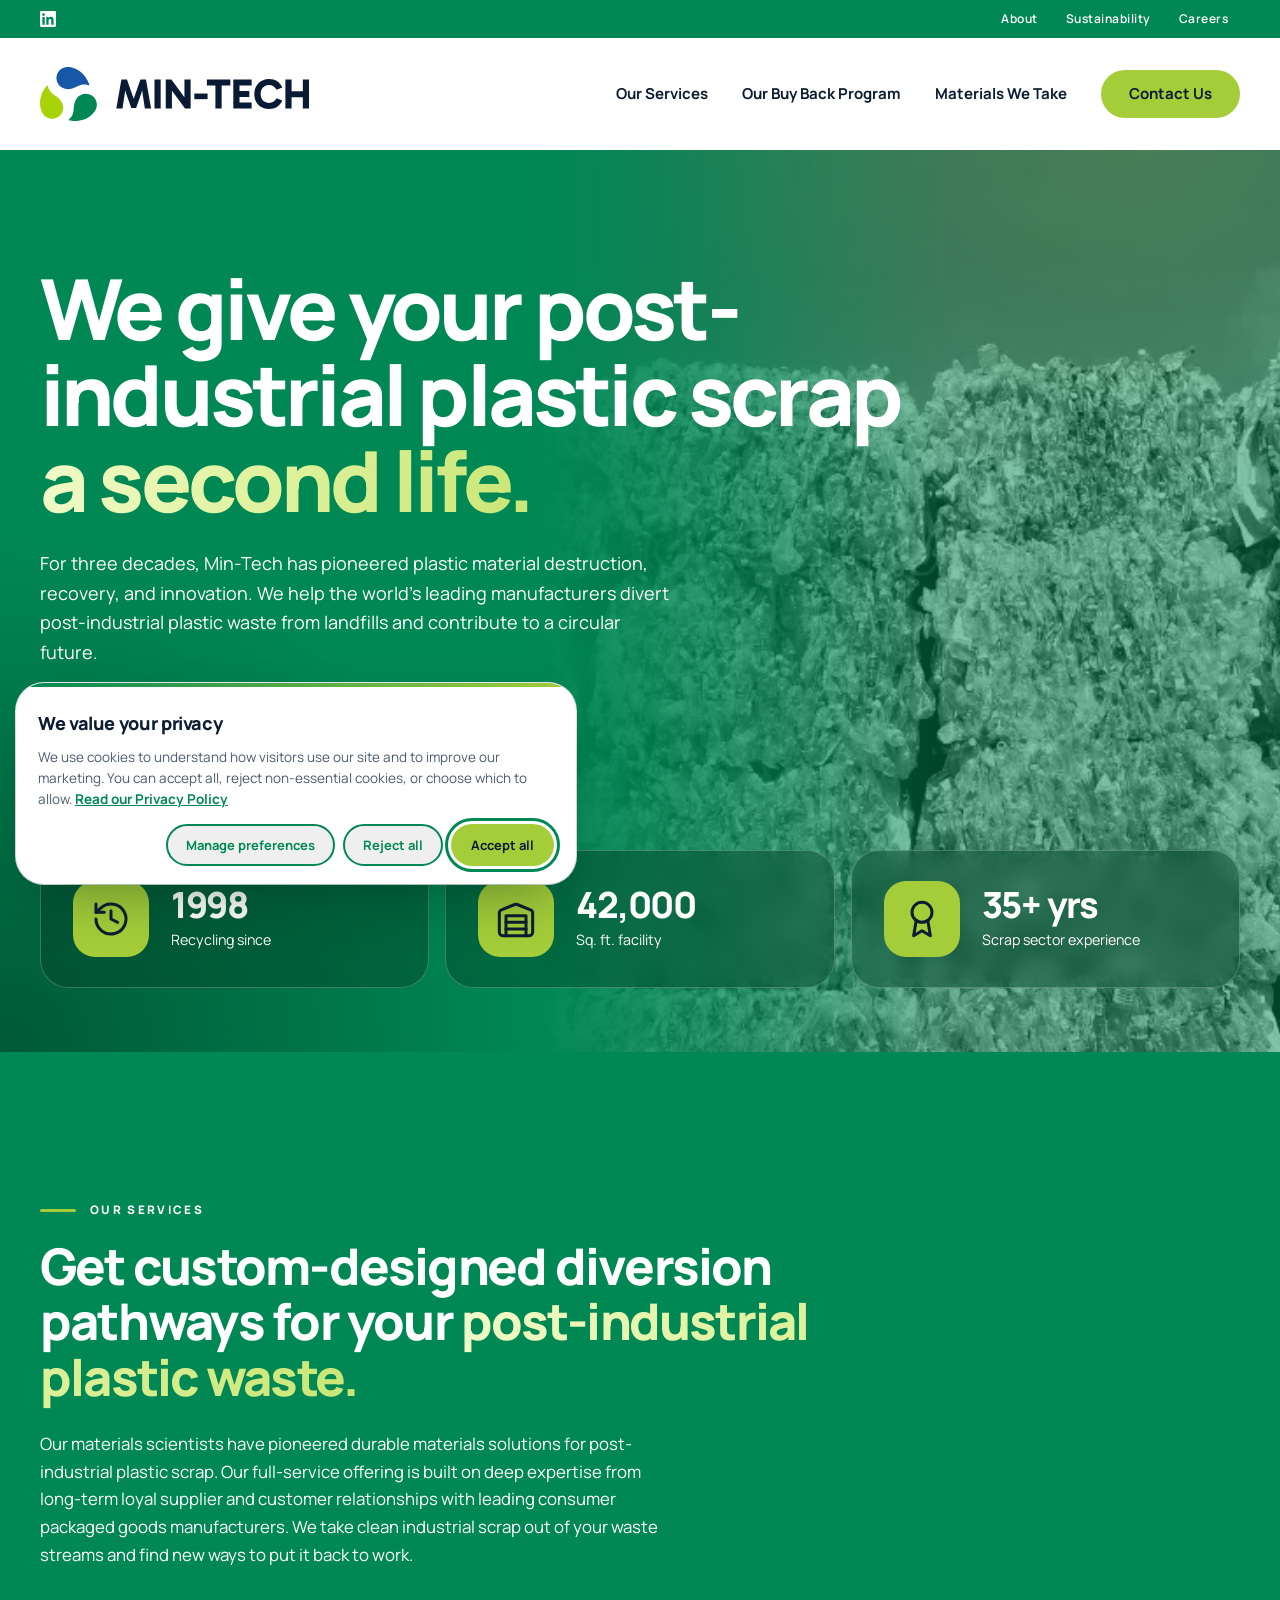
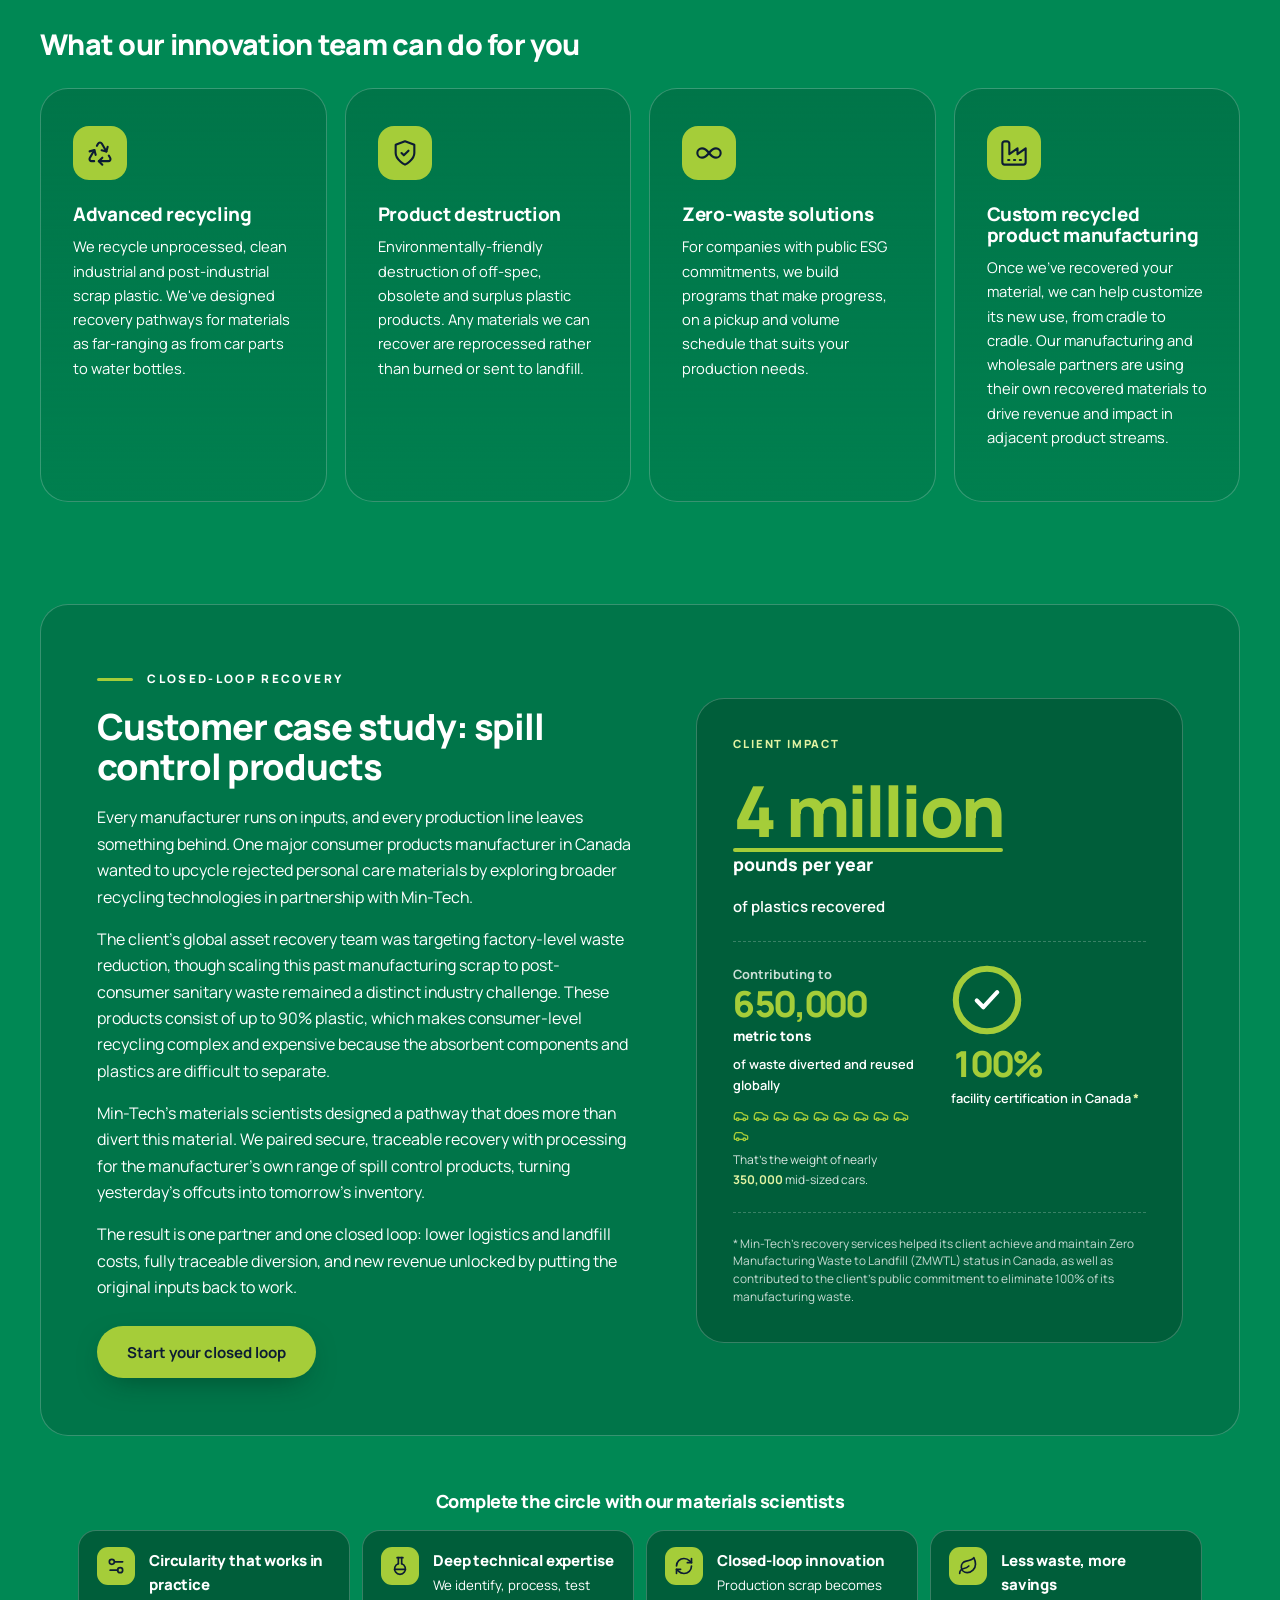
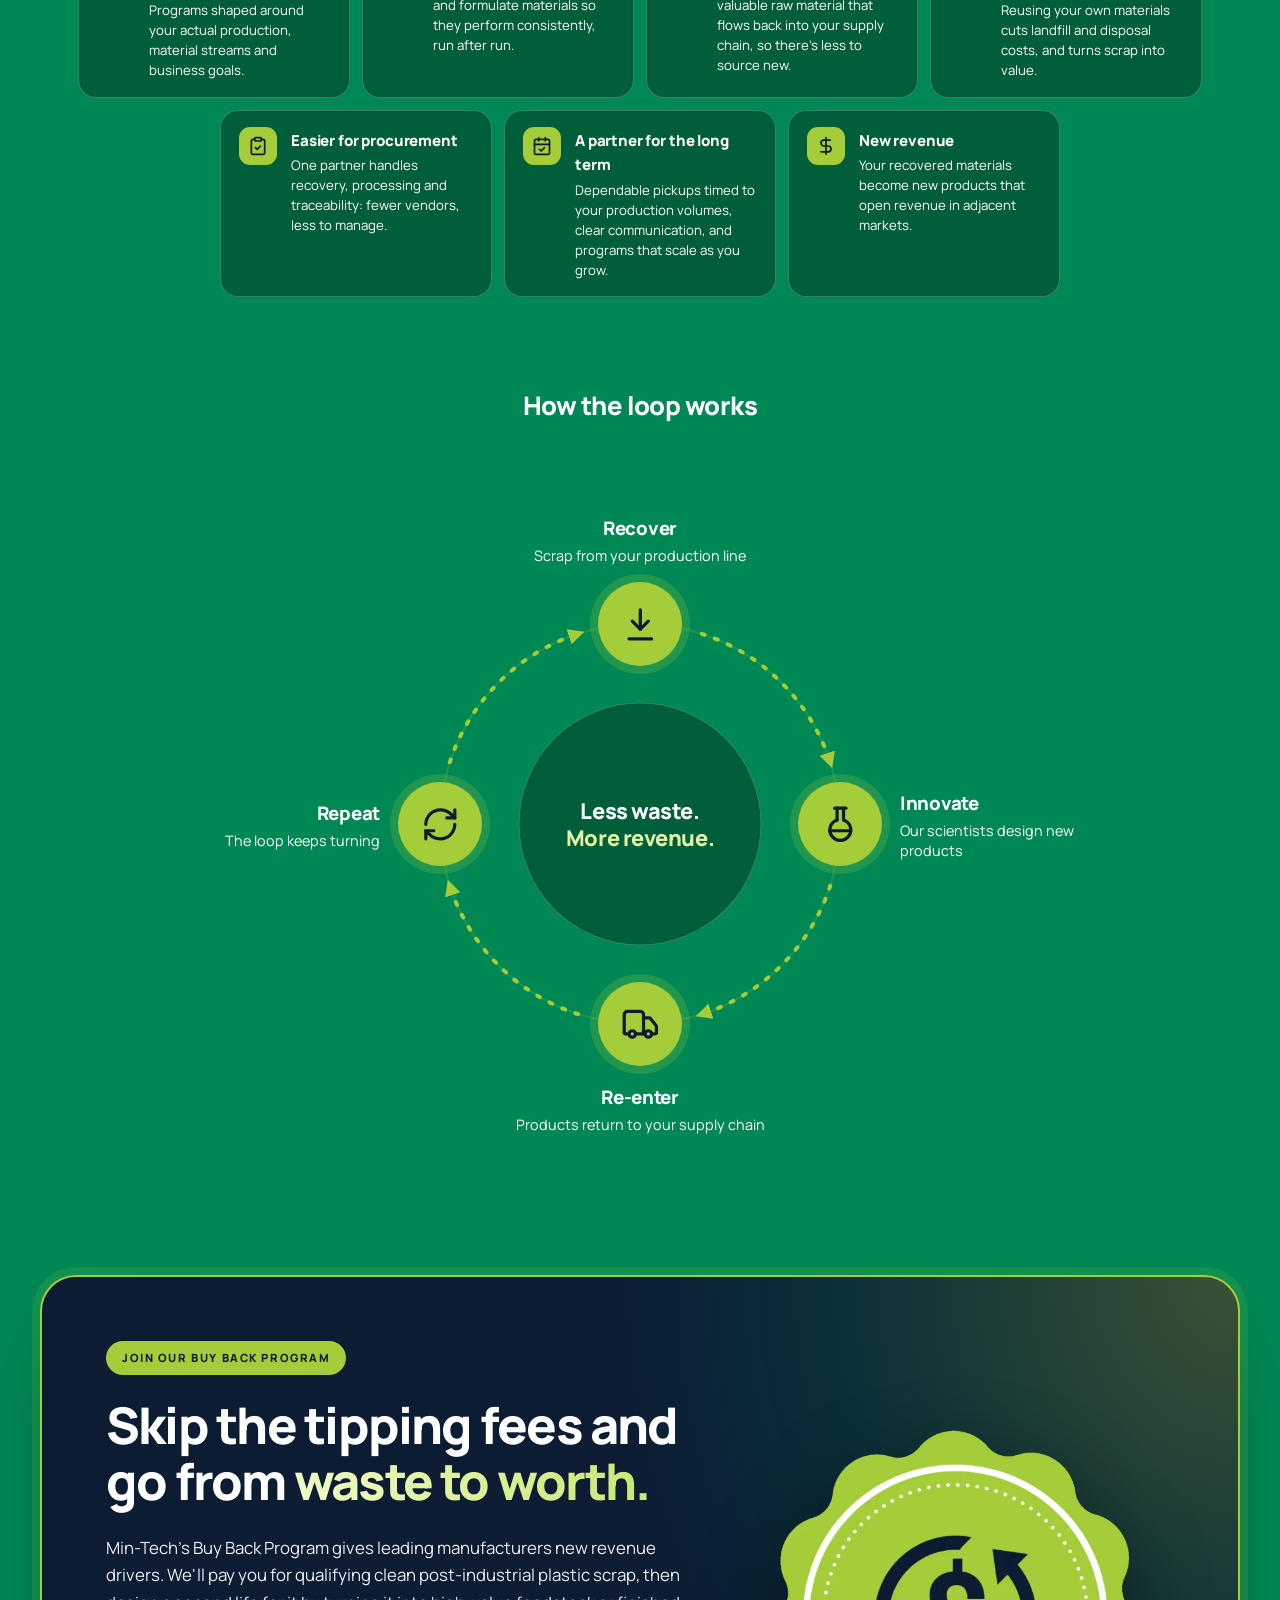
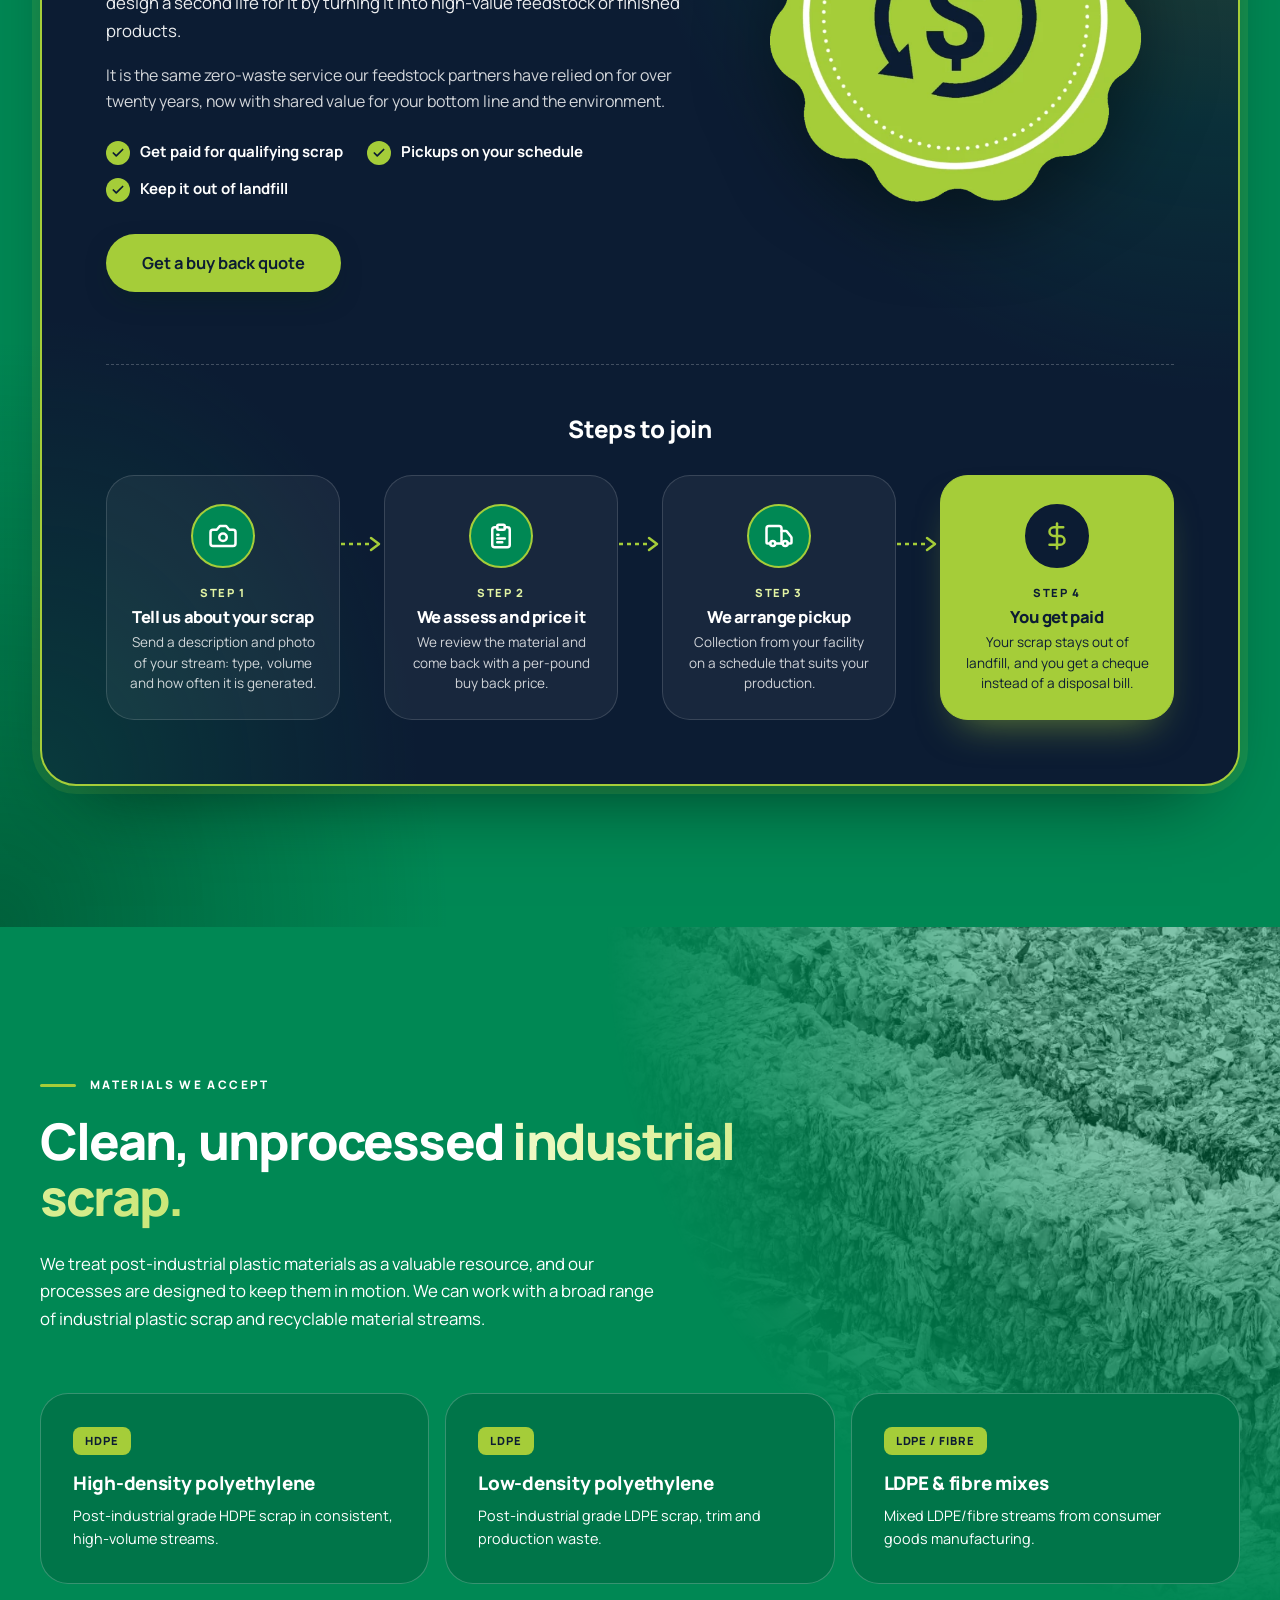
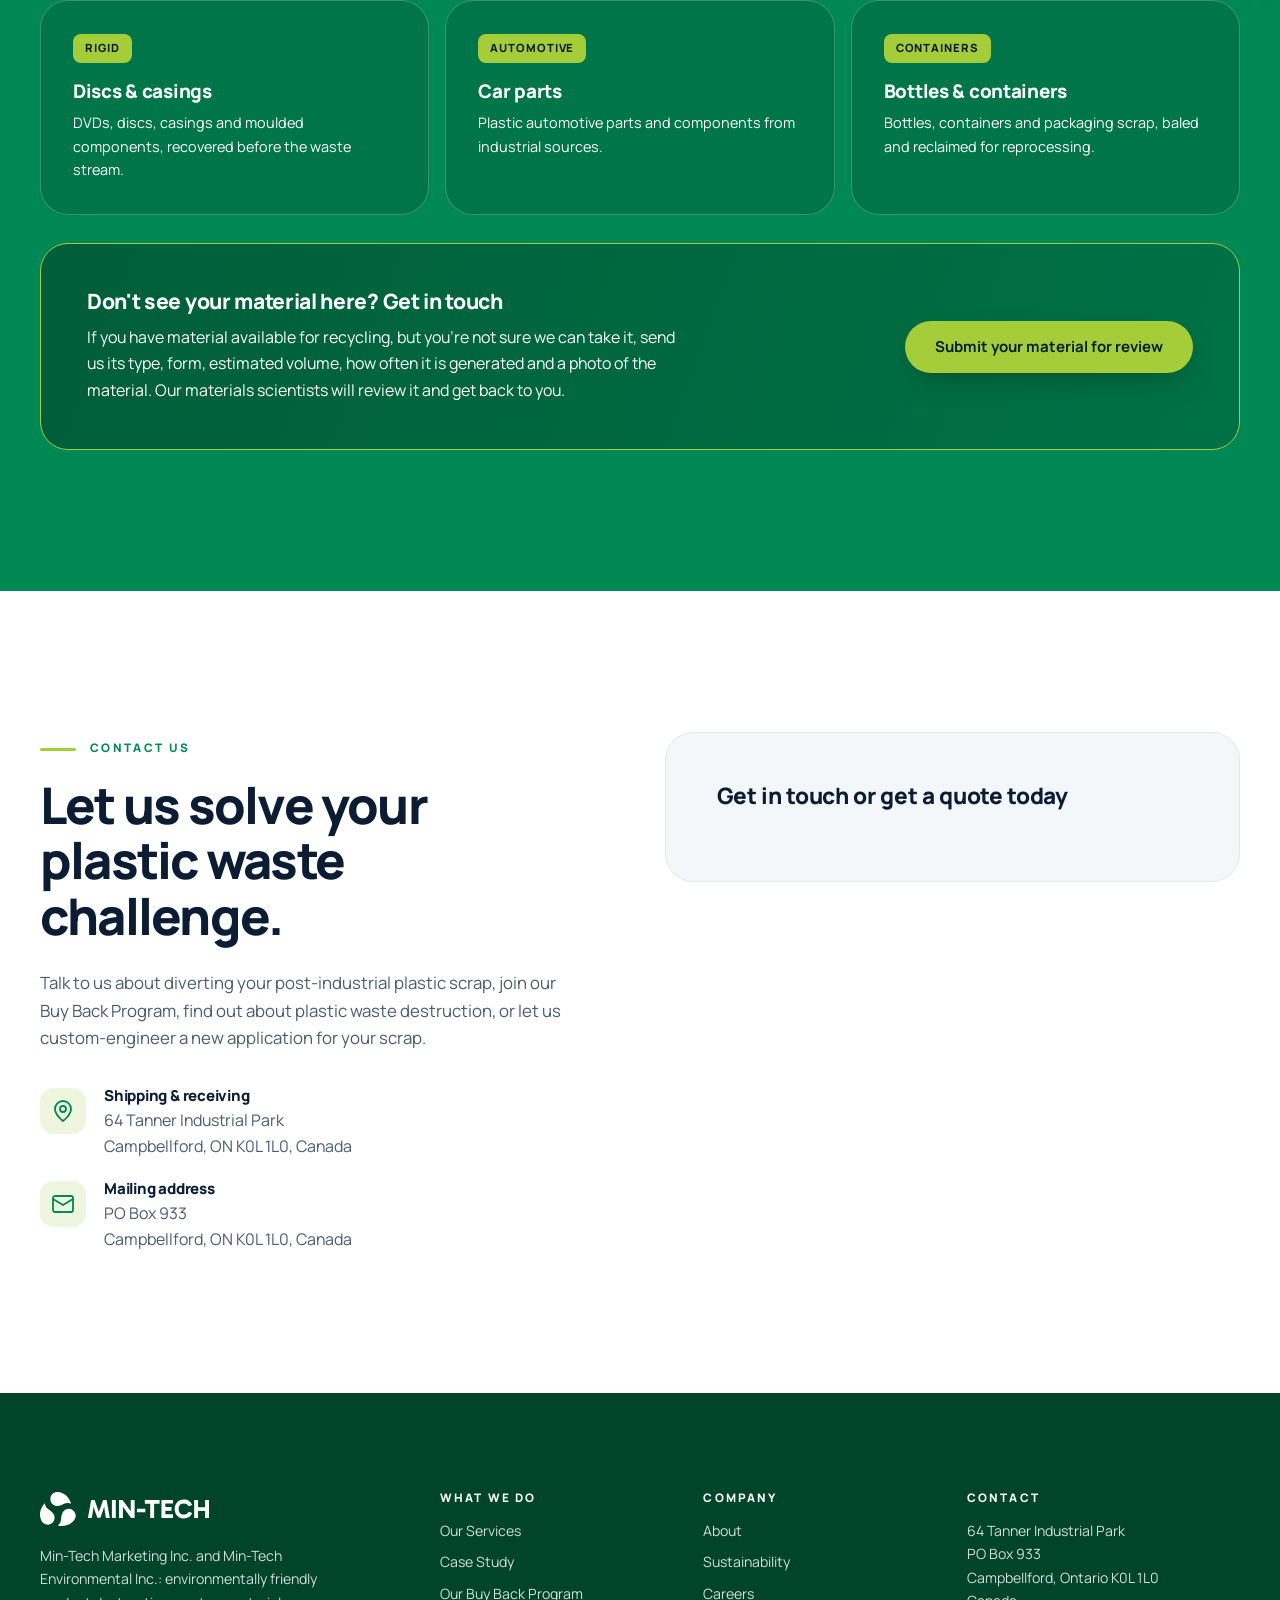
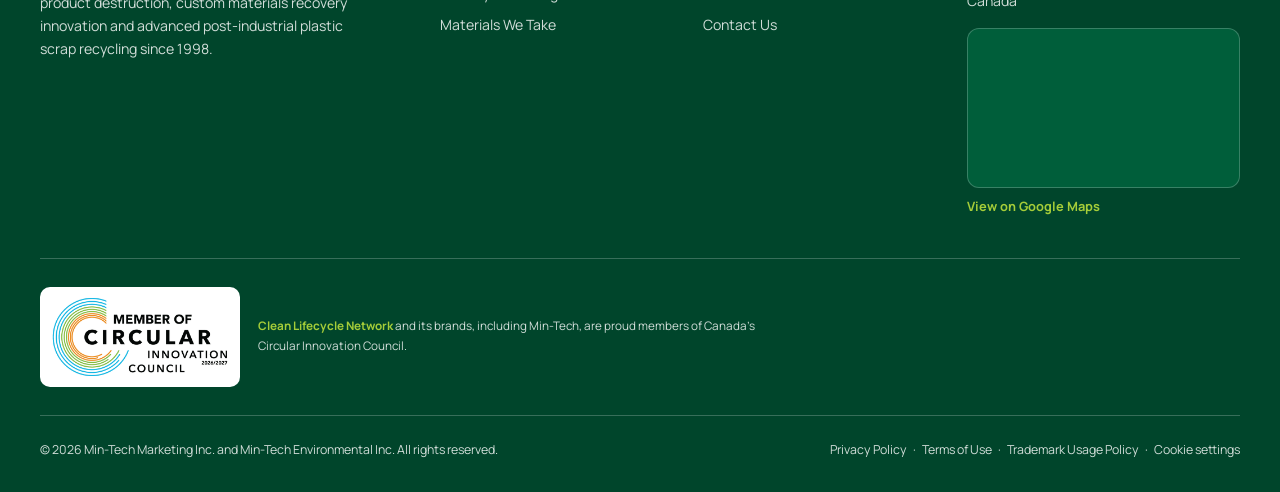
==== index.html @ 37ffe0da "Impact box: updated footnote wording Co-Authored-By: Claude Opus 5.5 <noreply@anthropic.com>" ====
<!DOCTYPE html>
<html lang="en">
<head>
<meta charset="utf-8">
<meta name="viewport" content="width=device-width, initial-scale=1">
<title>Min-Tech | Post-Industrial Plastic Recycling &amp; Buy Back Program</title>
<meta name="description" content="Min-Tech diverts post-industrial plastic scrap from landfill with advanced recycling, product destruction, custom materials recovery and a Buy Back Program.">
<link rel="canonical" href="https://www.min-tech.ca/">
<meta name="theme-color" content="#008854">
<meta property="og:type" content="website">
<meta property="og:site_name" content="Min-Tech">
<meta property="og:locale" content="en_CA">
<meta property="og:title" content="Min-Tech | Post-Industrial Plastic Recycling &amp; Buy Back Program">
<meta property="og:description" content="Min-Tech diverts post-industrial plastic scrap from landfill with advanced recycling, product destruction, custom materials recovery and a Buy Back Program.">
<meta property="og:url" content="https://www.min-tech.ca/">
<meta property="og:image" content="https://www.min-tech.ca/assets/img/og-image.jpg">
<meta property="og:image:width" content="1200">
<meta property="og:image:height" content="630">
<meta property="og:image:alt" content="Min-Tech: we give your post-industrial plastic scrap a second life.">
<meta name="twitter:card" content="summary_large_image">
<meta name="twitter:title" content="Min-Tech | Post-Industrial Plastic Recycling &amp; Buy Back Program">
<meta name="twitter:description" content="Min-Tech diverts post-industrial plastic scrap from landfill with advanced recycling, product destruction, custom materials recovery and a Buy Back Program.">
<meta name="twitter:image" content="https://www.min-tech.ca/assets/img/og-image.jpg">
<meta name="twitter:image:alt" content="Min-Tech: we give your post-industrial plastic scrap a second life.">
<script type="application/ld+json">
{
  "@context": "https://schema.org",
  "@graph": [
    {
      "@type": [
        "Organization",
        "LocalBusiness"
      ],
      "@id": "https://www.min-tech.ca/#organization",
      "name": "Min-Tech",
      "legalName": "Min-Tech Marketing Inc.",
      "alternateName": [
        "Min-Tech Marketing Inc.",
        "Min-Tech Environmental Inc."
      ],
      "url": "https://www.min-tech.ca/",
      "logo": "https://www.min-tech.ca/assets/img/icon-512.png",
      "image": "https://www.min-tech.ca/assets/img/og-image.jpg",
      "description": "Post-industrial plastic materials recovery and advanced recycling: diversion pathway design, product destruction, custom materials recovery and a Buy Back Program for manufacturers.",
      "foundingDate": "1998",
      "founder": {
        "@type": "Person",
        "name": "Dale McLellan"
      },
      "address": {
        "@type": "PostalAddress",
        "streetAddress": "64 Tanner Industrial Park",
        "addressLocality": "Campbellford",
        "addressRegion": "ON",
        "postalCode": "K0L 1L0",
        "addressCountry": "CA"
      },
      "geo": {
        "@type": "GeoCoordinates",
        "latitude": 44.3025667,
        "longitude": -77.8213663
      },
      "areaServed": "North America",
      "sameAs": [
        "https://maps.app.goo.gl/rVKnXMCXPVEDpiKJ8",
        "https://ca.indeed.com/cmp/Min-Tech",
        "https://linkedin.com/company/min-techmaterialsrecovery"
      ],
      "parentOrganization": {
        "@type": "Organization",
        "name": "CLN Global Inc.",
        "alternateName": "Clean Lifecycle Network",
        "url": "https://www.clnenv.com"
      }
    },
    {
      "@type": "WebSite",
      "@id": "https://www.min-tech.ca/#website",
      "url": "https://www.min-tech.ca/",
      "name": "Min-Tech",
      "inLanguage": "en-CA",
      "publisher": {
        "@id": "https://www.min-tech.ca/#organization"
      }
    }
  ]
}
</script>
<link rel="preconnect" href="https://fonts.googleapis.com">
<link rel="preconnect" href="https://fonts.gstatic.com" crossorigin>
<link href="https://fonts.googleapis.com/css2?family=Manrope:wght@400;500;600;700;800&display=swap" rel="stylesheet">
<link rel="stylesheet" href="assets/css/styles.css?v=24">
<link rel="icon" href="assets/img/favicon.svg" type="image/svg+xml">
<link rel="icon" href="assets/img/favicon-32.png" sizes="32x32" type="image/png">
<link rel="apple-touch-icon" href="assets/img/apple-touch-icon.png">
<!-- Cookie consent: must load before the Google tag. Clarity and HubSpot tracking load from here after opt-in. -->
<script src="assets/js/consent.js?v=4"></script>
<!-- Google tag (gtag.js) -->
<script async src="https://www.googletagmanager.com/gtag/js?id=G-H6K106D1BN"></script>
<script>
  window.dataLayer = window.dataLayer || [];
  function gtag(){dataLayer.push(arguments);}
  gtag('js', new Date());

  gtag('config', 'G-H6K106D1BN');
</script>
</head>
<body>

<a class="skip-link" href="#main">Skip to main content</a>

<!-- ================= HEADER ================= -->
<header class="site-header">
  <div class="topbar">
    <div class="wrap topbar__inner">
      <a class="topbar__social" href="https://linkedin.com/company/min-techmaterialsrecovery" target="_blank" rel="noopener" aria-label="Min-Tech on LinkedIn (opens in a new window)"><svg viewBox="0 0 24 24" aria-hidden="true"><path fill="currentColor" d="M20.447 20.452h-3.554v-5.569c0-1.328-.027-3.037-1.852-3.037-1.853 0-2.136 1.445-2.136 2.939v5.667H9.351V9h3.414v1.561h.046c.477-.9 1.637-1.85 3.37-1.85 3.601 0 4.267 2.37 4.267 5.455v6.286zM5.337 7.433a2.062 2.062 0 1 1 0-4.125 2.062 2.062 0 0 1 0 4.125zM7.119 20.452H3.555V9h3.564v11.452zM22.225 0H1.771C.792 0 0 .774 0 1.729v20.542C0 23.227.792 24 1.771 24h20.451C23.2 24 24 23.227 24 22.271V1.729C24 .774 23.2 0 22.222 0h.003z"/></svg></a>
      <nav class="topbar__nav" aria-label="Company">
        <ul>
          <li><a href="about.html">About</a></li>
          <li><a href="about.html#sustainability">Sustainability</a></li>
          <li><a href="about.html#careers">Careers</a></li>
        </ul>
      </nav>
    </div>
  </div>

  <div class="mainbar">
    <div class="wrap mainbar__inner">
      <a class="brand" href="index.html#home" aria-label="Min-Tech — home"><img src="assets/img/logo.svg" alt="Min-Tech" width="270" height="54"></a>

      <button class="nav__toggle" type="button" aria-expanded="false" aria-controls="site-nav" aria-label="Toggle navigation menu">
        <svg class="icon-open" viewBox="0 0 24 24" fill="none" stroke="currentColor" stroke-width="2" stroke-linecap="round" aria-hidden="true"><path d="M3 6h18M3 12h18M3 18h18"/></svg>
        <svg class="icon-close" viewBox="0 0 24 24" fill="none" stroke="currentColor" stroke-width="2" stroke-linecap="round" aria-hidden="true"><path d="M6 6l12 12M18 6L6 18"/></svg>
      </button>

      <nav class="site-nav" id="site-nav" aria-label="Main">
        <ul class="nav__list">
          <li><a href="#services">Our Services</a></li>
          <li><a href="#buy-back">Our Buy Back Program</a></li>
          <li><a href="#materials">Materials We Take</a></li>
        </ul>
        <ul class="nav__list nav__list--company">
          <li><a href="about.html">About</a></li>
          <li><a href="about.html#sustainability">Sustainability</a></li>
          <li><a href="about.html#careers">Careers</a></li>
        </ul>
        <a class="nav__social" href="https://linkedin.com/company/min-techmaterialsrecovery" target="_blank" rel="noopener"><svg viewBox="0 0 24 24" aria-hidden="true"><path fill="currentColor" d="M20.447 20.452h-3.554v-5.569c0-1.328-.027-3.037-1.852-3.037-1.853 0-2.136 1.445-2.136 2.939v5.667H9.351V9h3.414v1.561h.046c.477-.9 1.637-1.85 3.37-1.85 3.601 0 4.267 2.37 4.267 5.455v6.286zM5.337 7.433a2.062 2.062 0 1 1 0-4.125 2.062 2.062 0 0 1 0 4.125zM7.119 20.452H3.555V9h3.564v11.452zM22.225 0H1.771C.792 0 0 .774 0 1.729v20.542C0 23.227.792 24 1.771 24h20.451C23.2 24 24 23.227 24 22.271V1.729C24 .774 23.2 0 22.222 0h.003z"/></svg><span>Min-Tech on LinkedIn</span><span class="visually-hidden"> (opens in a new window)</span></a>
        <a class="btn btn--primary nav__cta" href="#contact">Contact Us</a>
      </nav>
    </div>
  </div>
</header>

<main id="main">

  <!-- ================= HERO ================= -->
  <section class="hero" id="home">
    <div class="hero__media" aria-hidden="true">
      <img src="assets/img/recycle-bales.webp" alt="" width="800" height="600">
    </div>
    <div class="wrap">
      <div class="hero__inner">
        <h1>We give your post-industrial plastic scrap <span class="grad">a second life.</span></h1>
        <p class="hero__sub">For three decades, Min-Tech has pioneered plastic material destruction, recovery, and innovation. We help the world's leading manufacturers divert post-industrial plastic waste from landfills and contribute to a circular future.</p>
        <div class="hero__actions">
          <a class="btn btn--primary" href="#services">See our Services</a>
          <a class="btn btn--ghost" href="#buy-back" data-topic="buyback">Join our Buy Back Program</a>
        </div>
      </div>

      <ul class="highlights">
        <li class="highlight">
          <span class="highlight__icon"><svg viewBox="0 0 24 24" fill="none" stroke="currentColor" stroke-width="1.8" stroke-linecap="round" stroke-linejoin="round" aria-hidden="true"><path d="M3 12a9 9 0 1 0 3-6.7L3 8"/><path d="M3 3v5h5"/><path d="M12 7v5l4 2"/></svg></span>
          <div><strong>1998</strong><span>Recycling since</span></div>
        </li>
        <li class="highlight">
          <span class="highlight__icon"><svg viewBox="0 0 24 24" fill="none" stroke="currentColor" stroke-width="1.8" stroke-linecap="round" stroke-linejoin="round" aria-hidden="true"><path d="M22 8.35V20a2 2 0 0 1-2 2H4a2 2 0 0 1-2-2V8.35A2 2 0 0 1 3.26 6.5l8-3.2a2 2 0 0 1 1.48 0l8 3.2A2 2 0 0 1 22 8.35Z"/><path d="M6 18h12M6 14h12"/><path d="M6 22V10h12v12"/></svg></span>
          <div><strong>42,000</strong><span>Sq. ft. facility</span></div>
        </li>
        <li class="highlight">
          <span class="highlight__icon"><svg viewBox="0 0 24 24" fill="none" stroke="currentColor" stroke-width="1.8" stroke-linecap="round" stroke-linejoin="round" aria-hidden="true"><circle cx="12" cy="8" r="6"/><path d="M15.477 12.89 17 22l-5-3-5 3 1.523-9.11"/></svg></span>
          <div><strong>35+ yrs</strong><span>Scrap sector experience</span></div>
        </li>
      </ul>
    </div>
  </section>

  <!-- ================= SERVICES ================= -->
  <section class="section" id="services">
    <div class="wrap">
      <div class="section-head">
        <span class="eyebrow">Our services</span>
        <h2>Get custom-designed diversion pathways for your <span class="grad">post-industrial plastic waste.</span></h2>
        <p class="lede">Our materials scientists have pioneered durable materials solutions for post-industrial plastic scrap. Our full-service offering is built on deep expertise from long-term loyal supplier and customer relationships with leading consumer packaged goods manufacturers. We take clean industrial scrap out of your waste streams and find new ways to put it back to work.</p>
      </div>

      <h3 class="subhead">What our innovation team can do for you</h3>
      <div class="service-grid">
        <article class="service">
          <div class="service__icon"><svg viewBox="0 0 24 24" fill="none" stroke="currentColor" stroke-width="1.8" stroke-linecap="round" stroke-linejoin="round" aria-hidden="true"><path d="M7 19H4.815a1.83 1.83 0 0 1-1.57-.881 1.785 1.785 0 0 1-.004-1.784L7.196 9.5"/><path d="M11 19h8.203a1.83 1.83 0 0 0 1.556-.89 1.784 1.784 0 0 0 0-1.775l-1.226-2.12"/><path d="m14 16-3 3 3 3"/><path d="M8.293 13.596 7.196 9.5 3.1 10.598"/><path d="m9.344 5.811 1.093-1.892A1.83 1.83 0 0 1 11.985 3a1.784 1.784 0 0 1 1.546.888l3.943 6.843"/><path d="m13.378 9.633 4.096 1.098 1.097-4.096"/></svg></div>
          <h3>Advanced recycling</h3>
          <p>We recycle unprocessed, clean industrial and post-industrial scrap plastic. We've designed recovery pathways for materials as far-ranging as from car parts to water bottles.</p>
        </article>

        <article class="service">
          <div class="service__icon"><svg viewBox="0 0 24 24" fill="none" stroke="currentColor" stroke-width="1.8" stroke-linecap="round" stroke-linejoin="round" aria-hidden="true"><path d="M12 22s8-4 8-10V5l-8-3-8 3v7c0 6 8 10 8 10z"/><path d="M9 12l2 2 4-4"/></svg></div>
          <h3>Product destruction</h3>
          <p>Environmentally-friendly destruction of off-spec, obsolete and surplus plastic products. Any materials we can recover are reprocessed rather than burned or sent to landfill.</p>
        </article>

        <article class="service">
          <div class="service__icon"><svg viewBox="0 0 24 24" fill="none" stroke="currentColor" stroke-width="1.8" stroke-linecap="round" stroke-linejoin="round" aria-hidden="true"><path d="M12 12c-2-2.67-4-4-6-4a4 4 0 1 0 0 8c2 0 4-1.33 6-4Zm0 0c2 2.67 4 4 6 4a4 4 0 0 0 0-8c-2 0-4 1.33-6 4Z"/></svg></div>
          <h3>Zero-waste solutions</h3>
          <p>For companies with public ESG commitments, we build programs that make progress, on a pickup and volume schedule that suits your production needs.</p>
        </article>

        <article class="service">
          <div class="service__icon"><svg viewBox="0 0 24 24" fill="none" stroke="currentColor" stroke-width="1.8" stroke-linecap="round" stroke-linejoin="round" aria-hidden="true"><path d="M2 20a2 2 0 0 0 2 2h16a2 2 0 0 0 2-2V8l-7 5V8l-7 5V4a2 2 0 0 0-2-2H4a2 2 0 0 0-2 2Z"/><path d="M17 18h1M12 18h1M7 18h1"/></svg></div>
          <h3>Custom recycled product manufacturing</h3>
          <p>Once we've recovered your material, we can help customize its new use, from cradle to cradle. Our manufacturing and wholesale partners are using their own recovered materials to drive revenue and impact in adjacent product streams.</p>
        </article>
      </div>

      <!-- Case study: closed loop -->
      <div class="case" id="case-study">
        <div class="case__intro">
          <div>
            <span class="eyebrow">Closed-loop recovery</span>
            <h3>Customer case study: spill control products</h3>
            <p>Every manufacturer runs on inputs, and every production line leaves something behind. One major consumer products manufacturer in Canada wanted to upcycle rejected personal care materials by exploring broader recycling technologies in partnership with Min-Tech.</p>
            <p>The client's global asset recovery team was targeting factory-level waste reduction, though scaling this past manufacturing scrap to post-consumer sanitary waste remained a distinct industry challenge. These products consist of up to 90% plastic, which makes consumer-level recycling complex and expensive because the absorbent components and plastics are difficult to separate.</p>
            <p>Min-Tech's materials scientists designed a pathway that does more than divert this material. We paired secure, traceable recovery with processing for the manufacturer's own range of spill control products, turning yesterday's offcuts into tomorrow's inventory.</p>
            <p>The result is one partner and one closed loop: lower logistics and landfill costs, fully traceable diversion, and new revenue unlocked by putting the original inputs back to work.</p>
            <a class="btn btn--primary" href="#contact" data-topic="custom">Start your closed loop</a>
          </div>

          <figure class="impact">
            <figcaption class="impact__kicker">Client impact</figcaption>
            <div class="impact__stat impact__stat--lead">
              <p class="impact__big"><strong data-count="4" data-decimals="1" data-suffix=" million">4 million</strong> <span>pounds per year</span></p>
              <p class="impact__label">of plastics recovered</p>
            </div>
            <div class="impact__row">
            <div class="impact__stat impact__stat--sm">
              <span class="impact__pre">Contributing to</span>
              <p class="impact__big"><strong data-count="650000">650,000</strong> <span>metric tons</span></p>
              <p class="impact__label">of waste diverted and reused globally</p>
              <div class="impact__cars" aria-hidden="true"><svg viewBox="0 0 24 24" fill="none" stroke="currentColor" stroke-width="2" stroke-linecap="round" stroke-linejoin="round"><path d="M19 17h2c.6 0 1-.4 1-1v-3c0-.9-.7-1.7-1.5-1.9C18.7 10.6 16 10 16 10s-1.3-1.4-2.2-2.3c-.5-.4-1.1-.7-1.8-.7H5c-.6 0-1.1.4-1.4.9l-1.4 2.9A3.7 3.7 0 0 0 2 12v4c0 .6.4 1 1 1h2"/><circle cx="7" cy="17" r="2"/><path d="M9 17h6"/><circle cx="17" cy="17" r="2"/></svg><svg viewBox="0 0 24 24" fill="none" stroke="currentColor" stroke-width="2" stroke-linecap="round" stroke-linejoin="round"><path d="M19 17h2c.6 0 1-.4 1-1v-3c0-.9-.7-1.7-1.5-1.9C18.7 10.6 16 10 16 10s-1.3-1.4-2.2-2.3c-.5-.4-1.1-.7-1.8-.7H5c-.6 0-1.1.4-1.4.9l-1.4 2.9A3.7 3.7 0 0 0 2 12v4c0 .6.4 1 1 1h2"/><circle cx="7" cy="17" r="2"/><path d="M9 17h6"/><circle cx="17" cy="17" r="2"/></svg><svg viewBox="0 0 24 24" fill="none" stroke="currentColor" stroke-width="2" stroke-linecap="round" stroke-linejoin="round"><path d="M19 17h2c.6 0 1-.4 1-1v-3c0-.9-.7-1.7-1.5-1.9C18.7 10.6 16 10 16 10s-1.3-1.4-2.2-2.3c-.5-.4-1.1-.7-1.8-.7H5c-.6 0-1.1.4-1.4.9l-1.4 2.9A3.7 3.7 0 0 0 2 12v4c0 .6.4 1 1 1h2"/><circle cx="7" cy="17" r="2"/><path d="M9 17h6"/><circle cx="17" cy="17" r="2"/></svg><svg viewBox="0 0 24 24" fill="none" stroke="currentColor" stroke-width="2" stroke-linecap="round" stroke-linejoin="round"><path d="M19 17h2c.6 0 1-.4 1-1v-3c0-.9-.7-1.7-1.5-1.9C18.7 10.6 16 10 16 10s-1.3-1.4-2.2-2.3c-.5-.4-1.1-.7-1.8-.7H5c-.6 0-1.1.4-1.4.9l-1.4 2.9A3.7 3.7 0 0 0 2 12v4c0 .6.4 1 1 1h2"/><circle cx="7" cy="17" r="2"/><path d="M9 17h6"/><circle cx="17" cy="17" r="2"/></svg><svg viewBox="0 0 24 24" fill="none" stroke="currentColor" stroke-width="2" stroke-linecap="round" stroke-linejoin="round"><path d="M19 17h2c.6 0 1-.4 1-1v-3c0-.9-.7-1.7-1.5-1.9C18.7 10.6 16 10 16 10s-1.3-1.4-2.2-2.3c-.5-.4-1.1-.7-1.8-.7H5c-.6 0-1.1.4-1.4.9l-1.4 2.9A3.7 3.7 0 0 0 2 12v4c0 .6.4 1 1 1h2"/><circle cx="7" cy="17" r="2"/><path d="M9 17h6"/><circle cx="17" cy="17" r="2"/></svg><svg viewBox="0 0 24 24" fill="none" stroke="currentColor" stroke-width="2" stroke-linecap="round" stroke-linejoin="round"><path d="M19 17h2c.6 0 1-.4 1-1v-3c0-.9-.7-1.7-1.5-1.9C18.7 10.6 16 10 16 10s-1.3-1.4-2.2-2.3c-.5-.4-1.1-.7-1.8-.7H5c-.6 0-1.1.4-1.4.9l-1.4 2.9A3.7 3.7 0 0 0 2 12v4c0 .6.4 1 1 1h2"/><circle cx="7" cy="17" r="2"/><path d="M9 17h6"/><circle cx="17" cy="17" r="2"/></svg><svg viewBox="0 0 24 24" fill="none" stroke="currentColor" stroke-width="2" stroke-linecap="round" stroke-linejoin="round"><path d="M19 17h2c.6 0 1-.4 1-1v-3c0-.9-.7-1.7-1.5-1.9C18.7 10.6 16 10 16 10s-1.3-1.4-2.2-2.3c-.5-.4-1.1-.7-1.8-.7H5c-.6 0-1.1.4-1.4.9l-1.4 2.9A3.7 3.7 0 0 0 2 12v4c0 .6.4 1 1 1h2"/><circle cx="7" cy="17" r="2"/><path d="M9 17h6"/><circle cx="17" cy="17" r="2"/></svg><svg viewBox="0 0 24 24" fill="none" stroke="currentColor" stroke-width="2" stroke-linecap="round" stroke-linejoin="round"><path d="M19 17h2c.6 0 1-.4 1-1v-3c0-.9-.7-1.7-1.5-1.9C18.7 10.6 16 10 16 10s-1.3-1.4-2.2-2.3c-.5-.4-1.1-.7-1.8-.7H5c-.6 0-1.1.4-1.4.9l-1.4 2.9A3.7 3.7 0 0 0 2 12v4c0 .6.4 1 1 1h2"/><circle cx="7" cy="17" r="2"/><path d="M9 17h6"/><circle cx="17" cy="17" r="2"/></svg><svg viewBox="0 0 24 24" fill="none" stroke="currentColor" stroke-width="2" stroke-linecap="round" stroke-linejoin="round"><path d="M19 17h2c.6 0 1-.4 1-1v-3c0-.9-.7-1.7-1.5-1.9C18.7 10.6 16 10 16 10s-1.3-1.4-2.2-2.3c-.5-.4-1.1-.7-1.8-.7H5c-.6 0-1.1.4-1.4.9l-1.4 2.9A3.7 3.7 0 0 0 2 12v4c0 .6.4 1 1 1h2"/><circle cx="7" cy="17" r="2"/><path d="M9 17h6"/><circle cx="17" cy="17" r="2"/></svg><svg viewBox="0 0 24 24" fill="none" stroke="currentColor" stroke-width="2" stroke-linecap="round" stroke-linejoin="round"><path d="M19 17h2c.6 0 1-.4 1-1v-3c0-.9-.7-1.7-1.5-1.9C18.7 10.6 16 10 16 10s-1.3-1.4-2.2-2.3c-.5-.4-1.1-.7-1.8-.7H5c-.6 0-1.1.4-1.4.9l-1.4 2.9A3.7 3.7 0 0 0 2 12v4c0 .6.4 1 1 1h2"/><circle cx="7" cy="17" r="2"/><path d="M9 17h6"/><circle cx="17" cy="17" r="2"/></svg></div>
              <p class="impact__equiv">That's the weight of nearly <strong>350,000</strong> mid-sized cars.</p>
            </div>
            <div class="impact__stat impact__stat--sm impact__stat--ring">
              <svg class="impact__ring" viewBox="0 0 120 120" aria-hidden="true">
                <circle cx="60" cy="60" r="52" class="impact__ring-track"/>
                <circle cx="60" cy="60" r="52" class="impact__ring-fill" pathLength="100"/>
                <path d="M43 61l11 11 23-25" class="impact__check"/>
              </svg>
              <div>
                <p class="impact__big"><strong data-count="100">100%</strong></p>
                <p class="impact__label">facility certification in Canada<a href="#impact-note" class="impact__ref">*</a></p>
              </div>
            </div>
            </div>
            <p class="impact__note" id="impact-note">* Min-Tech's recovery services helped its client achieve and maintain Zero Manufacturing Waste to Landfill (ZMWTL) status in Canada, as well as contributed to the client's public commitment to eliminate 100% of its manufacturing waste.</p>
          </figure>
        </div>
      </div>

      <div class="benefits">
        <h4>Complete the circle with our materials scientists</h4>
        <ul class="benefits__grid">
          <li class="benefit"><span class="benefit__icon"><svg viewBox="0 0 24 24" fill="none" stroke="currentColor" stroke-width="2" stroke-linecap="round" stroke-linejoin="round" aria-hidden="true"><path d="M20 7h-9"/><path d="M14 17H5"/><circle cx="17" cy="17" r="3"/><circle cx="7" cy="7" r="3"/></svg></span><div><h5>Circularity that works in practice</h5><p>Programs shaped around your actual production, material streams and business goals.</p></div></li>
          <li class="benefit"><span class="benefit__icon"><svg viewBox="0 0 24 24" fill="none" stroke="currentColor" stroke-width="2" stroke-linecap="round" stroke-linejoin="round" aria-hidden="true"><path d="M10 2v7.31"/><path d="M14 9.3V1.99"/><path d="M8.5 2h7"/><path d="M14 9.3a6.5 6.5 0 1 1-4 0"/><path d="M5.52 16h12.96"/></svg></span><div><h5>Deep technical expertise</h5><p>We identify, process, test and formulate materials so they perform consistently, run after run.</p></div></li>
          <li class="benefit"><span class="benefit__icon"><svg viewBox="0 0 24 24" fill="none" stroke="currentColor" stroke-width="2" stroke-linecap="round" stroke-linejoin="round" aria-hidden="true"><path d="M3 12a9 9 0 0 1 9-9 9.75 9.75 0 0 1 6.74 2.74L21 8"/><path d="M21 3v5h-5"/><path d="M21 12a9 9 0 0 1-9 9 9.75 9.75 0 0 1-6.74-2.74L3 16"/><path d="M8 16H3v5"/></svg></span><div><h5>Closed-loop innovation</h5><p>Production scrap becomes valuable raw material that flows back into your supply chain, so there's less to source new.</p></div></li>
          <li class="benefit"><span class="benefit__icon"><svg viewBox="0 0 24 24" fill="none" stroke="currentColor" stroke-width="2" stroke-linecap="round" stroke-linejoin="round" aria-hidden="true"><path d="M11 20A7 7 0 0 1 9.8 6.1C15.5 5 17 4.48 19 2c1 2 2 4.18 2 8 0 5.5-4.78 10-10 10Z"/><path d="M2 21c0-3 1.85-5.36 5.08-6C9.5 14.52 12 13 13 12"/></svg></span><div><h5>Less waste, more savings</h5><p>Reusing your own materials cuts landfill and disposal costs, and turns scrap into value.</p></div></li>
          <li class="benefit"><span class="benefit__icon"><svg viewBox="0 0 24 24" fill="none" stroke="currentColor" stroke-width="2" stroke-linecap="round" stroke-linejoin="round" aria-hidden="true"><rect x="8" y="2" width="8" height="4" rx="1"/><path d="M16 4h2a2 2 0 0 1 2 2v14a2 2 0 0 1-2 2H6a2 2 0 0 1-2-2V6a2 2 0 0 1 2-2h2"/><path d="m9 14 2 2 4-4"/></svg></span><div><h5>Easier for procurement</h5><p>One partner handles recovery, processing and traceability: fewer vendors, less to manage.</p></div></li>
          <li class="benefit"><span class="benefit__icon"><svg viewBox="0 0 24 24" fill="none" stroke="currentColor" stroke-width="2" stroke-linecap="round" stroke-linejoin="round" aria-hidden="true"><rect x="3" y="4" width="18" height="18" rx="2"/><path d="M16 2v4M8 2v4M3 10h18"/><path d="m9 16 2 2 4-4"/></svg></span><div><h5>A partner for the long term</h5><p>Dependable pickups timed to your production volumes, clear communication, and programs that scale as you grow.</p></div></li>
          <li class="benefit"><span class="benefit__icon"><svg viewBox="0 0 24 24" fill="none" stroke="currentColor" stroke-width="2" stroke-linecap="round" stroke-linejoin="round" aria-hidden="true"><path d="M12 2v20"/><path d="M17 5H9.5a3.5 3.5 0 0 0 0 7h5a3.5 3.5 0 0 1 0 7H6"/></svg></span><div><h5>New revenue</h5><p>Your recovered materials become new products that open revenue in adjacent markets.</p></div></li>
        </ul>
      </div>

      <figure class="loop">
        <figcaption class="loop__title">How the loop works</figcaption>
        <div class="loop__graphic">
          <svg class="loop__ring" viewBox="0 0 900 600" aria-hidden="true">
            <defs><marker id="loop-arrow" viewBox="0 0 10 10" refX="6" refY="5" markerWidth="4" markerHeight="4" orient="auto"><path d="M0 0 10 5 0 10z" fill="currentColor"/></marker></defs>
            <circle cx="450" cy="300" r="200" fill="none" stroke="currentColor" stroke-opacity=".18" stroke-width="2"/>
            <g fill="none" stroke="currentColor" stroke-width="4" stroke-linecap="round" stroke-dasharray="3 11" marker-end="url(#loop-arrow)">
              <path d="M511.8 109.8 A200 200 0 0 1 640.2 238.2"/>
              <path d="M640.2 361.8 A200 200 0 0 1 511.8 490.2"/>
              <path d="M388.2 490.2 A200 200 0 0 1 259.8 361.8"/>
              <path d="M259.8 238.2 A200 200 0 0 1 388.2 109.8"/>
            </g>
          </svg>
          <ol class="loop__nodes">
            <li class="loop__node loop__node--top">
              <span class="loop__icon"><svg viewBox="0 0 24 24" fill="none" stroke="currentColor" stroke-width="2" stroke-linecap="round" stroke-linejoin="round" aria-hidden="true"><path d="M12 3v12"/><path d="m7 10 5 5 5-5"/><path d="M5 21h14"/></svg></span>
              <div class="loop__text"><h5>Recover</h5><p>Scrap from your production line</p></div>
            </li>
            <li class="loop__node loop__node--right">
              <span class="loop__icon"><svg viewBox="0 0 24 24" fill="none" stroke="currentColor" stroke-width="2" stroke-linecap="round" stroke-linejoin="round" aria-hidden="true"><path d="M10 2v7.31"/><path d="M14 9.3V1.99"/><path d="M8.5 2h7"/><path d="M14 9.3a6.5 6.5 0 1 1-4 0"/><path d="M5.52 16h12.96"/></svg></span>
              <div class="loop__text"><h5>Innovate</h5><p>Our scientists design new products</p></div>
            </li>
            <li class="loop__node loop__node--bottom">
              <span class="loop__icon"><svg viewBox="0 0 24 24" fill="none" stroke="currentColor" stroke-width="2" stroke-linecap="round" stroke-linejoin="round" aria-hidden="true"><path d="M14 18V6a2 2 0 0 0-2-2H4a2 2 0 0 0-2 2v11a1 1 0 0 0 1 1h2"/><path d="M15 18H9"/><path d="M19 18h2a1 1 0 0 0 1-1v-3.65a1 1 0 0 0-.22-.62l-3.48-4.35A1 1 0 0 0 17.52 8H14"/><circle cx="17" cy="18" r="2"/><circle cx="7" cy="18" r="2"/></svg></span>
              <div class="loop__text"><h5>Re-enter</h5><p>Products return to your supply chain</p></div>
            </li>
            <li class="loop__node loop__node--left">
              <span class="loop__icon"><svg viewBox="0 0 24 24" fill="none" stroke="currentColor" stroke-width="2" stroke-linecap="round" stroke-linejoin="round" aria-hidden="true"><path d="M3 12a9 9 0 0 1 9-9 9.75 9.75 0 0 1 6.74 2.74L21 8"/><path d="M21 3v5h-5"/><path d="M21 12a9 9 0 0 1-9 9 9.75 9.75 0 0 1-6.74-2.74L3 16"/><path d="M8 16H3v5"/></svg></span>
              <div class="loop__text"><h5>Repeat</h5><p>The loop keeps turning</p></div>
            </li>
          </ol>
          <p class="loop__hub">Less waste.<br><span>More revenue.</span></p>
        </div>
      </figure>
    </div>
  </section>

  <!-- ================= BUY BACK PROGRAM ================= -->
  <section class="section buyback-section" id="buy-back">
    <div class="wrap">
      <div class="buyback-panel">
        <div class="buyback-panel__top">
          <div class="buyback-panel__copy">
            <span class="pill">Join our Buy Back Program</span>
            <h2>Skip the tipping fees and go from <span class="grad">waste to worth.</span></h2>
            <p class="lede">Min-Tech's Buy Back Program gives leading manufacturers new revenue drivers. We'll pay you for qualifying clean post-industrial plastic scrap, then design a second life for it by turning it into high-value feedstock or finished products.</p>
            <p>It is the same zero-waste service our feedstock partners have relied on for over twenty years, now with shared value for your bottom line and the environment.</p>
            <ul class="perks">
              <li><svg viewBox="0 0 24 24" fill="none" stroke="currentColor" stroke-width="3" stroke-linecap="round" stroke-linejoin="round" aria-hidden="true"><path d="M20 6 9 17l-5-5"/></svg>Get paid for qualifying scrap</li>
              <li><svg viewBox="0 0 24 24" fill="none" stroke="currentColor" stroke-width="3" stroke-linecap="round" stroke-linejoin="round" aria-hidden="true"><path d="M20 6 9 17l-5-5"/></svg>Pickups on your schedule</li>
              <li><svg viewBox="0 0 24 24" fill="none" stroke="currentColor" stroke-width="3" stroke-linecap="round" stroke-linejoin="round" aria-hidden="true"><path d="M20 6 9 17l-5-5"/></svg>Keep it out of landfill</li>
            </ul>
            <a class="btn btn--primary btn--lg" href="#contact" data-topic="buyback">Get a buy back quote</a>
          </div>
          <div class="buyback-panel__badge">
            <picture>
              <source srcset="assets/img/buyback-badge-v3.webp" type="image/webp">
              <img src="assets/img/buyback-badge-v3.png" alt="" width="579" height="600" loading="lazy">
            </picture>
          </div>
        </div>

        <div class="flow">
          <h3 class="flow__title">Steps to join</h3>
          <ol class="flow__steps">
            <li class="flow__step"><span class="flow__icon"><svg viewBox="0 0 24 24" fill="none" stroke="currentColor" stroke-width="2" stroke-linecap="round" stroke-linejoin="round" aria-hidden="true"><path d="M14.5 4h-5L7 7H4a2 2 0 0 0-2 2v9a2 2 0 0 0 2 2h16a2 2 0 0 0 2-2V9a2 2 0 0 0-2-2h-3l-2.5-3z"/><circle cx="12" cy="13" r="3"/></svg></span><b>Step 1</b><h4>Tell us about your scrap</h4><p>Send a description and photo of your stream: type, volume and how often it is generated.</p></li>
            <li class="flow__step"><span class="flow__icon"><svg viewBox="0 0 24 24" fill="none" stroke="currentColor" stroke-width="2" stroke-linecap="round" stroke-linejoin="round" aria-hidden="true"><path d="M9 5H7a2 2 0 0 0-2 2v12a2 2 0 0 0 2 2h10a2 2 0 0 0 2-2V7a2 2 0 0 0-2-2h-2"/><rect x="9" y="3" width="6" height="4" rx="1"/><path d="M9 14h6M9 17h4M9 11h1"/></svg></span><b>Step 2</b><h4>We assess and price it</h4><p>We review the material and come back with a per-pound buy back price.</p></li>
            <li class="flow__step"><span class="flow__icon"><svg viewBox="0 0 24 24" fill="none" stroke="currentColor" stroke-width="2" stroke-linecap="round" stroke-linejoin="round" aria-hidden="true"><path d="M14 18V6a2 2 0 0 0-2-2H4a2 2 0 0 0-2 2v11a1 1 0 0 0 1 1h2"/><path d="M15 18H9"/><path d="M19 18h2a1 1 0 0 0 1-1v-3.65a1 1 0 0 0-.22-.62l-3.48-4.35A1 1 0 0 0 17.52 8H14"/><circle cx="17" cy="18" r="2"/><circle cx="7" cy="18" r="2"/></svg></span><b>Step 3</b><h4>We arrange pickup</h4><p>Collection from your facility on a schedule that suits your production.</p></li>
            <li class="flow__step flow__step--goal"><span class="flow__icon"><svg viewBox="0 0 24 24" fill="none" stroke="currentColor" stroke-width="2" stroke-linecap="round" stroke-linejoin="round" aria-hidden="true"><path d="M12 2v20"/><path d="M17 5H9.5a3.5 3.5 0 0 0 0 7h5a3.5 3.5 0 0 1 0 7H6"/></svg></span><b>Step 4</b><h4>You get paid</h4><p>Your scrap stays out of landfill, and you get a cheque instead of a disposal bill.</p></li>
          </ol>
        </div>
      </div>
    </div>
  </section>

  <!-- ================= MATERIALS ================= -->
  <section class="section section--media" id="materials">
    <div class="section__media" aria-hidden="true">
      <img src="assets/img/plastic-bales.webp" alt="" width="1500" height="1125" loading="lazy" decoding="async">
    </div>
    <div class="wrap">
      <div class="section-head">
        <span class="eyebrow">Materials we accept</span>
        <h2>Clean, unprocessed <span class="grad">industrial scrap.</span></h2>
        <p class="lede">We treat post-industrial plastic materials as a valuable resource, and our processes are designed to keep them in motion. We can work with a broad range of industrial plastic scrap and recyclable material streams.</p>
      </div>

      <div class="material-grid">
        <article class="material"><span class="material__tag">HDPE</span><h3>High-density polyethylene</h3><p>Post-industrial grade HDPE scrap in consistent, high-volume streams.</p></article>
        <article class="material"><span class="material__tag">LDPE</span><h3>Low-density polyethylene</h3><p>Post-industrial grade LDPE scrap, trim and production waste.</p></article>
        <article class="material"><span class="material__tag">LDPE / Fibre</span><h3>LDPE &amp; fibre mixes</h3><p>Mixed LDPE/fibre streams from consumer goods manufacturing.</p></article>
        <article class="material"><span class="material__tag">Rigid</span><h3>Discs &amp; casings</h3><p>DVDs, discs, casings and moulded components, recovered before the waste stream.</p></article>
        <article class="material"><span class="material__tag">Automotive</span><h3>Car parts</h3><p>Plastic automotive parts and components from industrial sources.</p></article>
        <article class="material"><span class="material__tag">Containers</span><h3>Bottles &amp; containers</h3><p>Bottles, containers and packaging scrap, baled and reclaimed for reprocessing.</p></article>
      </div>

      <div class="callout">
        <div>
          <h3>Don't see your material here? Get in touch</h3>
          <p>If you have material available for recycling, but you're not sure we can take it, send us its type, form, estimated volume, how often it is generated and a photo of the material. Our materials scientists will review it and get back to you.</p>
        </div>
        <a class="btn btn--primary" href="#contact" data-topic="recycling">Submit your material for review</a>
      </div>
    </div>
  </section>

  <!-- ================= CONTACT ================= -->
  <section class="section section--light" id="contact">
    <div class="wrap">
      <div class="contact">
        <div class="contact__info">
          <span class="eyebrow">Contact us</span>
          <h2>Let us solve your plastic waste challenge.</h2>
          <p class="lede">Talk to us about diverting your post-industrial plastic scrap, join our Buy Back Program, find out about plastic waste destruction, or let us custom-engineer a new application for your scrap.</p>

          <ul class="info-list">
            <li><svg viewBox="0 0 24 24" fill="none" stroke="currentColor" stroke-width="1.8" stroke-linecap="round" stroke-linejoin="round" aria-hidden="true"><path d="M20 10c0 6-8 12-8 12s-8-6-8-12a8 8 0 0 1 16 0Z"/><circle cx="12" cy="10" r="3"/></svg><div><h3>Shipping &amp; receiving</h3><address>64 Tanner Industrial Park<br>Campbellford, ON K0L 1L0, Canada</address></div></li>
            <li><svg viewBox="0 0 24 24" fill="none" stroke="currentColor" stroke-width="1.8" stroke-linecap="round" stroke-linejoin="round" aria-hidden="true"><rect x="2" y="4" width="20" height="16" rx="2"/><path d="m22 7-10 6L2 7"/></svg><div><h3>Mailing address</h3><address>PO Box 933<br>Campbellford, ON K0L 1L0, Canada</address></div></li>
          </ul>
        </div>

        <div class="form-card">
          <h3>Get in touch or get a quote today</h3>
          <script charset="utf-8" type="text/javascript" src="//js-na3.hsforms.net/forms/embed/v2.js"></script>
          <div id="hubspot-contact-form">
            <script>
              hbspt.forms.create({
                portalId: "343635070",
                formId: "56630246-94c3-4225-bcff-4cb180966b48",
                region: "na3",
                // Let the site's buttons pre-select "How can we help?" (see main.js).
                onFormReady: function (form) {
                  if (window.mtContactFormReady) window.mtContactFormReady(form);
                },
                // Record each successful submission as a GA4 lead (mark generate_lead as a key event in GA4).
                onFormSubmitted: function () {
                  var prev = "";
                  try {
                    var ref = document.referrer && new URL(document.referrer);
                    if (ref && ref.hostname === location.hostname) prev = ref.pathname;
                  } catch (e) {}
                  if (window.gtag) {
                    gtag("event", "generate_lead", {
                      form_name: "contact",
                      form_id: "56630246-94c3-4225-bcff-4cb180966b48",
                      previous_page: prev || "(direct)"
                    });
                  }
                }
              });
            </script>
          </div>
        </div>
      </div>
    </div>
  </section>

</main>

<!-- ================= FOOTER ================= -->
<footer class="site-footer">
  <div class="wrap">
    <div class="footer__grid">
      <div class="footer__brand">
        <img src="assets/img/logo-white.svg" alt="Min-Tech" width="180" height="36" loading="lazy">
        <p>Min-Tech Marketing Inc. and Min-Tech Environmental Inc.: environmentally friendly product destruction, custom materials recovery innovation and advanced post-industrial plastic scrap recycling since 1998.</p>
      </div>
      <nav aria-label="Footer — services">
        <h4>What we do</h4>
        <ul>
          <li><a href="#services">Our Services</a></li>
          <li><a href="#case-study">Case Study</a></li>
          <li><a href="#buy-back">Our Buy Back Program</a></li>
          <li><a href="#materials">Materials We Take</a></li>
        </ul>
      </nav>
      <nav aria-label="Footer — company">
        <h4>Company</h4>
        <ul>
          <li><a href="about.html">About</a></li>
          <li><a href="about.html#sustainability">Sustainability</a></li>
          <li><a href="about.html#careers">Careers</a></li>
          <li><a href="#contact">Contact Us</a></li>
        </ul>
      </nav>
      <div>
        <h4>Contact</h4>
        <address>64 Tanner Industrial Park<br>PO Box 933<br>Campbellford, Ontario K0L 1L0<br>Canada</address>
        <iframe class="footer__map" title="Map of Min-Tech, 64 Tanner Industrial Park, Campbellford, Ontario" src="https://maps.google.com/maps?q=Min-Tech,+64+Tanner+Industrial+Park,+Campbellford,+ON+K0L+1L0&amp;ll=44.3025667,-77.8213663&amp;z=15&amp;output=embed" loading="lazy" referrerpolicy="no-referrer-when-downgrade"></iframe>
        <a class="footer__map-link" href="https://maps.app.goo.gl/rVKnXMCXPVEDpiKJ8" target="_blank" rel="noopener">View on Google Maps<span class="visually-hidden"> (opens in a new window)</span></a>
      </div>
    </div>

    <div class="footer__network">
      <img src="assets/img/circular-innovation-council-member.png" alt="Member of Circular Innovation Council 2026/2027" width="640" height="300" loading="lazy">
      <p><a href="https://clnenv.com" target="_blank" rel="noopener">Clean Lifecycle Network<span class="visually-hidden"> (opens in a new window)</span></a> and its brands, including Min-Tech, are proud members of Canada's Circular Innovation Council.</p>
    </div>

    <div class="footer__bottom">
      <span>&copy; <span id="year">2026</span> Min-Tech Marketing Inc. and Min-Tech Environmental Inc. All rights reserved.</span>
      <span class="footer__legal"><a href="privacy-policy.html">Privacy Policy</a> &middot; <a href="terms-of-use.html">Terms of Use</a> &middot; <a href="trademark-usage-policy.html">Trademark Usage Policy</a> &middot; <button type="button" class="footer__cookie-link" data-cookie-settings>Cookie settings</button></span>
    </div>
  </div>
</footer>

<script src="assets/js/main.js?v=5"></script>
</body>
</html>
---- assets/css/styles.css ----
/* Min-Tech — dark two-page site
   Core dark: green #008854 (with deeper shades for depth). Accent: lime #A5CD39. Navy #0C1C33 for ink.
   Lime text is too low-contrast on green, so on dark surfaces lime is used for fills, tags and rules,
   and accent text uses --lime-pale.
   White is reserved for the contact block and the About page sections. */
:root {
  --lime: #a5cd39;
  --green: #008854;
  --lime-pale: #e2f3a3;   /* accent text on dark green */
  --navy: #0c1c33;
  --core: #008854;        /* core dark surface */
  --core-2: #007549;      /* raised surfaces: cards */
  --core-deep: #005e3a;   /* deep bands, menus */
  --core-deepest: #00452b;/* footer */
  --on-dark: #fff;
  --on-dark-muted: #fff;  /* white is the only body colour with AA contrast on #008854 */
  --line-dark: rgba(255, 255, 255, .22);
  --ink: #0c1c33;
  --ink-muted: #4b5b70;
  --line-light: #e3e8ee;
  --surface-light: #f4f7f9;
  --grad: linear-gradient(95deg, #f0fac8 0%, var(--lime-pale) 40%, #c9e675 100%);
  --radius: 18px;
  --radius-lg: 28px;
  --header-h: 112px;      /* topbar + shrunk main bar */
  --font: "Manrope", system-ui, -apple-system, "Segoe UI", sans-serif;
}

*, *::before, *::after { box-sizing: border-box; }
html { scroll-padding-top: var(--header-h); -webkit-text-size-adjust: 100%; }
@media (prefers-reduced-motion: no-preference) { html { scroll-behavior: smooth; } }
body { margin: 0; font-family: var(--font); font-size: .999rem; line-height: 1.65; color: var(--on-dark); background: var(--core); -webkit-font-smoothing: antialiased; }
img { max-width: 100%; height: auto; display: block; }
a { color: #fff; }
h1, h2, h3, h4 { margin: 0 0 .5em; line-height: 1.1; font-weight: 800; letter-spacing: -.025em; }
h2 { font-size: clamp(1.88rem, 3.948vw, 3.196rem); letter-spacing: -.035em; }
h3 { font-size: 1.175rem; letter-spacing: -.015em; }
p { margin: 0 0 1em; }
address { font-style: normal; }
ul, ol { margin: 0; padding: 0; list-style: none; }
.visually-hidden { position: absolute !important; width: 1px; height: 1px; overflow: hidden; clip: rect(0 0 0 0); white-space: nowrap; }
.skip-link { position: absolute; left: 16px; top: -60px; z-index: 100; padding: 10px 16px; border-radius: 10px; background: var(--lime); color: var(--navy); font-weight: 700; }
.skip-link:focus { top: 12px; }
:focus-visible { outline: 3px solid #fff; outline-offset: 3px; }
.section--light :focus-visible { outline-color: var(--green); }

.wrap { width: min(1240px, 100% - 2 * clamp(16px, 4vw, 40px)); margin-inline: auto; }
.wrap--narrow { width: min(860px, 100% - 32px); }

/* ---------- Type helpers ---------- */
.eyebrow { display: inline-flex; align-items: center; gap: 14px; margin-bottom: 18px; font-size: .733rem; font-weight: 800; letter-spacing: .2em; text-transform: uppercase; color: #fff; }
.eyebrow::before { content: ""; width: 36px; height: 3px; border-radius: 2px; background: var(--lime); }
.grad { background: var(--grad); -webkit-background-clip: text; background-clip: text; color: transparent; }
.lede { font-size: clamp(.987rem, 1.316vw, 1.128rem); color: var(--on-dark-muted); max-width: 62ch; }

/* ---------- Buttons ---------- */
.btn { display: inline-flex; align-items: center; justify-content: center; gap: 8px; min-height: 52px; padding: 0 28px; border: 2px solid transparent; border-radius: 999px; font: 700 .94rem/1 var(--font); text-decoration: none; cursor: pointer; transition: transform .2s, background-color .2s, border-color .2s, color .2s, box-shadow .2s; }
.btn:hover { transform: translateY(-2px); }
.btn--primary { background: var(--lime); color: var(--navy); box-shadow: 0 10px 30px -12px rgba(0, 40, 24, .6); }
.btn--primary:hover { background: #b6dc4c; }
.btn--secondary { background: var(--green); color: #fff; }
.btn--secondary:hover { background: #00744a; }
.btn--ghost { border-color: rgba(255, 255, 255, .55); color: #fff; background: rgba(255, 255, 255, .06); }
.btn--ghost:hover { border-color: #fff; background: rgba(255, 255, 255, .14); }
.btn--outline { border-color: var(--lime); color: #fff; }
.btn--outline:hover { background: var(--lime); color: var(--navy); }
.section--light .btn--outline { border-color: var(--green); color: var(--green); }
.section--light .btn--outline:hover { background: var(--green); color: #fff; }
.btn--block { width: 100%; }

/* ---------- Header: green utility bar + white main bar ---------- */
/* The main bar starts large and shrinks once the page scrolls (.is-stuck, set in main.js).
   --header-h is the shrunk height (used for anchor offsets); --header-h-lg the arrival height. */
.site-header { position: fixed; inset: 0 0 auto; z-index: 50; }
.topbar { background: var(--core); color: #fff; font-size: .752rem; }
.topbar__inner { display: flex; align-items: center; justify-content: space-between; min-height: 38px; }
.topbar__social { display: grid; place-items: center; width: 28px; height: 28px; margin-left: -6px; border-radius: 6px; color: #fff; transition: color .2s, background-color .2s; }
.topbar__social:hover { color: var(--lime); background: rgba(255, 255, 255, .12); }
.topbar__social svg { width: 16px; height: 16px; }
.nav__social { display: none; }
.topbar__nav ul { display: flex; gap: 4px; }
.topbar__nav a { display: block; padding: 6px 12px; color: #fff; font-weight: 600; letter-spacing: .04em; text-decoration: none; border-radius: 999px; }
.topbar__nav a:hover { background: rgba(255, 255, 255, .14); }
.topbar__nav a[aria-current="page"] { box-shadow: inset 0 -2px 0 var(--lime); border-radius: 0; }
.mainbar { background: #fff; color: var(--ink); transition: box-shadow .3s; }
.site-header.is-stuck .mainbar { box-shadow: 0 12px 30px -18px rgba(0, 40, 24, .45); }
.mainbar :focus-visible { outline-color: var(--green); }
.mainbar__inner { display: flex; align-items: center; gap: 24px; min-height: var(--mainbar-lg); transition: min-height .3s ease; }
.site-header.is-stuck .mainbar__inner { min-height: var(--mainbar-sm); }
.brand img { height: var(--logo-lg); width: auto; transition: height .3s ease; }
.site-header.is-stuck .brand img { height: var(--logo-sm); }
.site-nav { display: flex; align-items: center; gap: 8px; margin-left: auto; }
.nav__list { display: flex; gap: 2px; }
.nav__list a { position: relative; display: block; padding: 12px 16px; color: var(--ink); font-weight: 700; font-size: .94rem; text-decoration: none; border-radius: 999px; transition: color .2s, background-color .2s; }
.nav__list a:hover { background: #eef6e0; color: var(--green); }
.nav__list a.is-active { color: var(--green); }
.nav__list a.is-active::after { content: ""; position: absolute; left: 50%; bottom: 4px; width: 6px; height: 6px; margin-left: -3px; border-radius: 50%; background: var(--lime); }
.nav__list--company { display: none; }
.nav__cta { margin-left: 10px; min-height: 48px; padding: 0 26px; box-shadow: none; }
.nav__toggle { display: none; margin-left: auto; width: 46px; height: 46px; padding: 10px; border: 1px solid var(--line-light); border-radius: 12px; background: transparent; color: var(--ink); cursor: pointer; }
.nav__toggle svg { width: 100%; height: 100%; }
.nav__toggle .icon-close, .nav__toggle[aria-expanded="true"] .icon-open { display: none; }
.nav__toggle[aria-expanded="true"] .icon-close { display: block; }
:root { --mainbar-lg: 112px; --mainbar-sm: 74px; --logo-lg: 54px; --logo-sm: 38px; --header-h-lg: 150px; }

@media (max-width: 1060px) {
  :root { --mainbar-lg: 88px; --mainbar-sm: 66px; --logo-lg: 40px; --logo-sm: 30px; --header-h: 66px; --header-h-lg: 88px; }
  .topbar { display: none; }
  .nav__toggle { display: block; }
  .site-nav { display: none; position: absolute; top: 100%; left: 0; right: 0; flex-direction: column; align-items: stretch; gap: 0; max-height: calc(100vh - var(--mainbar-sm)); overflow-y: auto; padding: 8px clamp(16px, 4vw, 40px) 28px; background: #fff; border-top: 1px solid var(--line-light); box-shadow: 0 24px 40px -20px rgba(0, 40, 24, .45); }
  .site-nav.is-open { display: flex; }
  .nav__list { flex-direction: column; }
  .nav__list a { padding: 15px 4px; border-radius: 0; border-bottom: 1px solid var(--line-light); font-size: .987rem; }
  .nav__list a:hover { background: none; }
  .nav__list a.is-active::after { display: none; }
  .nav__list--company { display: flex; margin-top: 10px; }
  .nav__list--company a { padding: 11px 4px; font-size: .865rem; font-weight: 600; color: var(--ink-muted); border: 0; }
  .nav__cta { margin: 18px 0 0; }
  .nav__social { display: inline-flex; align-items: center; gap: 10px; padding: 11px 4px; font-size: .865rem; font-weight: 600; color: var(--ink-muted); text-decoration: none; }
  .nav__social svg { width: 18px; height: 18px; color: #0a66c2; }
}

/* ---------- Hero ---------- */
.hero, .page-hero { position: relative; overflow: hidden; isolation: isolate; background:
  radial-gradient(55% 55% at 88% 12%, rgba(165, 205, 57, .28), transparent 70%),
  radial-gradient(60% 70% at 0% 100%, rgba(0, 50, 30, .55), transparent 70%),
  var(--core); }
.hero { padding: calc(var(--header-h-lg) + clamp(56px, 9vw, 120px)) 0 clamp(40px, 6vw, 64px); }
.hero__media { position: absolute; inset: 0 0 0 42%; z-index: -1; opacity: .5; -webkit-mask: linear-gradient(90deg, transparent, #000 55%); mask: linear-gradient(90deg, transparent, #000 55%); }
.hero__media img { width: 100%; height: 100%; object-fit: cover; filter: grayscale(1) contrast(1.1); mix-blend-mode: multiply; }
.hero__inner { max-width: 900px; }
.hero h1 { font-size: clamp(2.444rem, 6.58vw, 5.264rem); line-height: 1.02; letter-spacing: -.045em; margin-bottom: 26px; }
.hero__sub { max-width: 640px; font-size: clamp(.987rem, 1.41vw, 1.147rem); color: var(--on-dark-muted); }
.hero__actions { display: flex; flex-wrap: wrap; gap: 14px; margin-top: 34px; }
.highlights { display: grid; grid-template-columns: repeat(3, 1fr); gap: 16px; margin-top: clamp(56px, 8vw, 96px); }
.highlight { display: flex; align-items: center; gap: 22px; padding: 30px 32px; border: 1px solid var(--line-dark); border-radius: var(--radius-lg); background: rgba(0, 70, 43, .45); -webkit-backdrop-filter: blur(10px); backdrop-filter: blur(10px); }
.highlight__icon { flex: none; display: grid; place-items: center; width: 76px; height: 76px; border-radius: 22px; background: var(--lime); color: var(--navy); }
.highlight__icon svg { width: 40px; height: 40px; }
.highlight strong { display: block; font-size: clamp(1.692rem, 2.82vw, 2.35rem); font-weight: 800; letter-spacing: -.035em; line-height: 1.05; }
.highlight span:not(.highlight__icon) { display: block; margin-top: 4px; font-size: .893rem; }
.stat-row dt { font-size: clamp(1.41rem, 2.444vw, 1.974rem); font-weight: 800; letter-spacing: -.03em; line-height: 1.1; }
.stat-row dd { margin: 4px 0 0; font-size: .846rem; color: var(--on-dark-muted); }
.page-hero { padding: calc(var(--header-h-lg) + clamp(48px, 7vw, 96px)) 0 clamp(56px, 7vw, 88px); }
.page-hero h1 { max-width: 900px; font-size: clamp(2.256rem, 5.64vw, 4.324rem); line-height: 1.04; letter-spacing: -.045em; margin-bottom: 22px; }
@media (max-width: 960px) { .highlights { grid-template-columns: 1fr; max-width: 520px; } }
@media (max-width: 720px) {
  .hero__media { inset: 0; opacity: .25; -webkit-mask: none; mask: none; }
  .highlight { padding: 20px 22px; gap: 18px; }
  .highlight__icon { width: 60px; height: 60px; border-radius: 18px; }
  .highlight__icon svg { width: 32px; height: 32px; }
}

/* ---------- Sections ---------- */
.section { position: relative; padding: clamp(83px, 11vw, 147px) 0; }
.section--deep { background: radial-gradient(60% 80% at 100% 0%, rgba(165, 205, 57, .16), transparent 70%), var(--core-deep); }
/* Background photo treated like the hero: greyscale, multiplied into the green, fading from the top-right corner */
.section--media { overflow: hidden; isolation: isolate; background: var(--core); }
.section__media { position: absolute; top: 0; right: 0; z-index: -1; width: 64%; height: min(920px, 100%); opacity: .5;
  -webkit-mask: radial-gradient(110% 100% at 100% 0%, #000 30%, transparent 75%); mask: radial-gradient(110% 100% at 100% 0%, #000 30%, transparent 75%); }
.section__media img { width: 100%; height: 100%; object-fit: cover; filter: grayscale(1) contrast(1.1); mix-blend-mode: multiply; }
@media (max-width: 720px) { .section__media { width: 100%; height: 640px; opacity: .3; } }
/* Light version for white sections: the photo keeps its colour (softened) and fades to white toward the copy */
.section--light.section--media { background: #fff; }
.section__media--light { width: 64%; height: 100%; opacity: .7;
  -webkit-mask: linear-gradient(90deg, transparent 0%, rgba(0, 0, 0, .5) 28%, #000 62%), linear-gradient(180deg, #000 65%, transparent 100%);
  -webkit-mask-composite: source-in; mask: linear-gradient(90deg, transparent 0%, rgba(0, 0, 0, .5) 28%, #000 62%), linear-gradient(180deg, #000 65%, transparent 100%); mask-composite: intersect; }
.section__media--light img { filter: saturate(.75) contrast(.95); mix-blend-mode: normal; }
.section--light .about-intro { position: relative; }
@media (max-width: 720px) { .section__media--light { width: 100%; height: 420px; opacity: .3; } }
/* Buy Back follows Our Services on the same green, so drop the stacked padding: the gap above the panel matches the one below it */
#services { padding-bottom: 0; }
.section--light { background: #fff; color: var(--ink); }
.section--light .eyebrow { color: var(--green); }
.section--light .lede { color: var(--ink-muted); }
.section--light a:not(.btn) { color: var(--green); }
.section--light .grad { background-image: linear-gradient(95deg, #6f9a12, var(--green)); }
.section--rule { padding-top: 0; }
.section--rule > .wrap { padding-top: clamp(83px, 11vw, 147px); border-top: 1px solid var(--line-light); }
.section-head { max-width: 780px; margin-bottom: clamp(40px, 5vw, 60px); }

/* ---------- Services ---------- */
.subhead { margin-bottom: 28px; font-size: clamp(1.316rem, 2.256vw, 1.786rem); letter-spacing: -.025em; }
.service-grid { display: grid; grid-template-columns: repeat(4, 1fr); gap: 18px; }
.service { display: flex; flex-direction: column; padding: 37px 32px; border: 1px solid var(--line-dark); border-radius: var(--radius-lg); background: linear-gradient(180deg, var(--core-2), rgba(0, 117, 73, .45)); transition: border-color .25s, transform .25s; }
.service:hover { border-color: var(--lime); transform: translateY(-4px); }
.service__icon { display: grid; place-items: center; width: 54px; height: 54px; margin-bottom: 24px; border-radius: 16px; background: var(--lime); color: var(--navy); }
.service__icon svg { width: 28px; height: 28px; }
.service p { color: var(--on-dark-muted); font-size: .921rem; }
@media (max-width: 1060px) { .service-grid { grid-template-columns: repeat(2, 1fr); } }
@media (max-width: 600px) { .service-grid { grid-template-columns: 1fr; } }

/* Case study + closed-loop diagram */
.case { margin-top: clamp(64px, 8vw, 104px); padding: clamp(32px, 4.4vw, 64px); border: 1px solid var(--line-dark); border-radius: var(--radius-lg); background: var(--core-2); scroll-margin-top: calc(var(--header-h) + 16px); }
.case__intro { display: grid; grid-template-columns: 1.1fr 1fr; gap: clamp(32px, 5vw, 72px); align-items: start; }
.case__intro h3 { font-size: clamp(1.598rem, 2.82vw, 2.256rem); letter-spacing: -.03em; }
.case__intro .btn { margin-top: 10px; }
.case__intro { align-items: center; }
/* Case study impact infographic */
.impact { display: grid; gap: 22px; margin: 0; padding: clamp(24px, 3vw, 36px); border: 1px solid var(--line-dark); border-radius: var(--radius-lg); background: var(--core-deep); }
.impact__kicker { font-size: .705rem; font-weight: 800; letter-spacing: .16em; text-transform: uppercase; color: var(--lime-pale); }
.impact__stat { padding-bottom: 22px; border-bottom: 1px dashed rgba(255, 255, 255, .22); }
.impact__pre { display: block; font-size: .8rem; font-weight: 700; color: rgba(255, 255, 255, .8); }
.impact__big { display: flex; flex-wrap: wrap; align-items: baseline; gap: 4px 10px; margin: 0; }
.impact__big strong { font-size: clamp(2.6rem, 5vw, 3.8rem); font-weight: 800; line-height: 1; letter-spacing: -.04em; color: var(--lime); font-variant-numeric: tabular-nums; }
.impact__big span { font-size: 1.1rem; font-weight: 800; }
.impact__label { margin: 6px 0 0; font-size: .94rem; font-weight: 600; }
.impact__cars { display: flex; flex-wrap: wrap; gap: 6px; margin: 18px 0 8px; color: var(--lime); }
.impact__cars svg { width: 28px; height: 28px; }
.impact__equiv { margin: 0; font-size: .846rem; color: rgba(255, 255, 255, .85); }
.impact__equiv strong { color: var(--lime-pale); }
.impact__stat--ring { display: grid; grid-template-columns: 104px 1fr; gap: 20px; align-items: center; }
.impact__ring { width: 104px; height: 104px; transform: rotate(-90deg); }
.impact__ring circle { fill: none; stroke-width: 10; }
.impact__ring-track { stroke: rgba(255, 255, 255, .15); }
.impact__ring-fill { stroke: var(--lime); stroke-linecap: round; stroke-dasharray: 100; stroke-dashoffset: 0; transition: stroke-dashoffset 1.4s ease-out; }
.impact__check { fill: none; stroke: #fff; stroke-width: 7; stroke-linecap: round; stroke-linejoin: round; transform: rotate(90deg); transform-origin: 60px 60px; }
.impact__ref { margin-left: 2px; color: var(--lime-pale); font-weight: 800; text-decoration: none; }
.impact__note { margin: 0; font-size: .74rem; line-height: 1.5; color: rgba(255, 255, 255, .78); }
/* Lead stat on top, the two supporting stats side by side and smaller beneath it */
.impact__stat--lead .impact__big strong { position: relative; font-size: clamp(3rem, 6vw, 4.4rem); }
.impact__stat--lead .impact__big strong::after { content: ""; position: absolute; left: 0; right: 0; bottom: -6px; height: 4px; border-radius: 2px; background: var(--lime); transform-origin: left; }
.impact__stat--lead .impact__label { margin-top: 16px; }
.impact__row { display: grid; grid-template-columns: 1fr 1fr; gap: 22px; padding-bottom: 22px; border-bottom: 1px dashed rgba(255, 255, 255, .22); }
.impact__row .impact__stat { padding-bottom: 0; border-bottom: 0; }
.impact__stat--sm .impact__big strong { font-size: clamp(1.8rem, 2.8vw, 2.3rem); }
.impact__stat--sm .impact__big span { font-size: .85rem; }
.impact__stat--sm .impact__label { font-size: .8rem; }
.impact__stat--sm .impact__cars { gap: 4px; margin: 12px 0 6px; }
.impact__stat--sm .impact__cars svg { width: 16px; height: 16px; }
.impact__stat--sm .impact__equiv { font-size: .75rem; }
.impact__stat--sm.impact__stat--ring { display: flex; flex-direction: column; align-items: flex-start; gap: 10px; }
.impact__stat--sm .impact__ring { width: 72px; height: 72px; }
.impact__check { stroke-dasharray: 60; stroke-dashoffset: 0; transition: stroke-dashoffset .5s ease-out 1.5s; }
@media (max-width: 420px) { .impact__row { grid-template-columns: 1fr; } }

/* animated state, switched on by main.js only when motion is allowed */
.impact--animate .impact__stat { transition: opacity .6s ease, transform .6s ease; }
.impact--animate .impact__stat--lead { transition-delay: .05s; }
.impact--animate .impact__row .impact__stat:first-child { transition-delay: .25s; }
.impact--animate .impact__row .impact__stat:last-child { transition-delay: .45s; }
.impact--animate:not(.is-visible) .impact__stat { opacity: 0; transform: translateY(16px); }
.impact--animate .impact__stat--lead .impact__big strong::after { transition: transform 1.2s cubic-bezier(.2, .7, .2, 1) .3s; }
.impact--animate:not(.is-visible) .impact__stat--lead .impact__big strong::after { transform: scaleX(0); }
.impact--animate:not(.is-visible) .impact__check { stroke-dashoffset: 60; }
.impact--animate .impact__cars svg { transition: opacity .3s ease, transform .3s ease; }
.impact--animate:not(.is-visible) .impact__cars svg { opacity: 0; transform: translateY(6px); }
.impact--animate:not(.is-visible) .impact__ring-fill { stroke-dashoffset: 100; }
/* Benefits: compact cards, smaller than the cards elsewhere on the site */
.benefits { margin-top: clamp(40px, 5vw, 56px); }
.benefits h4 { margin-bottom: 18px; font-size: 1.128rem; text-align: center; }
/* cards wrap and stay centred, so a short last row sits in the middle */
.benefits__grid { display: flex; flex-wrap: wrap; justify-content: center; gap: 12px; }
.benefits__grid .benefit { flex: 0 1 272px; }
@media (max-width: 620px) { .benefits__grid .benefit { flex-basis: 100%; } }
.benefit { display: flex; gap: 14px; padding: 16px 18px; border: 1px solid var(--line-dark); border-radius: var(--radius); background: var(--core-deep); }
.benefit__icon { flex: none; display: grid; place-items: center; width: 38px; height: 38px; border-radius: 11px; background: var(--lime); color: var(--navy); }
.benefit__icon svg { width: 20px; height: 20px; }
.benefit h5 { margin: 2px 0 3px; font-size: .94rem; font-weight: 800; letter-spacing: -.01em; }
.benefit p { margin: 0; font-size: .827rem; line-height: 1.5; }

.loop { margin: clamp(56px, 7vw, 88px) 0 0; }
.loop__title { margin-bottom: 20px; text-align: center; font-size: clamp(1.222rem, 2.068vw, 1.598rem); font-weight: 800; letter-spacing: -.02em; }
/* Circular graphic: ring drawn in a 900x600 SVG; nodes sit on its four points (top, right, bottom, left)
   and their labels sit outside the ring. Sizes use container units so it all scales together. */
.loop__graphic { position: relative; max-width: 900px; margin: clamp(70px, 9vw, 96px) auto clamp(4px, .8vw, 12px); aspect-ratio: 3 / 2; container-type: inline-size; }
.loop__ring { position: absolute; inset: 0; width: 100%; height: 100%; color: var(--lime); }
.loop__node { --s: clamp(56px, 9.4cqw, 84px); position: absolute; width: var(--s); height: var(--s); margin: calc(var(--s) / -2) 0 0 calc(var(--s) / -2); }
.loop__node--top { left: 50%; top: 16.667%; }
.loop__node--right { left: 72.222%; top: 50%; }
.loop__node--bottom { left: 50%; top: 83.333%; }
.loop__node--left { left: 27.778%; top: 50%; }
.loop__icon { display: grid; place-items: center; width: 100%; height: 100%; border-radius: 50%; background: var(--lime); color: var(--navy); box-shadow: 0 0 0 8px rgba(165, 205, 57, .2); }
.loop__icon svg { width: 46%; height: 46%; }
.loop__text { position: absolute; width: 22cqw; }
.loop__node--top .loop__text { bottom: calc(100% + 16px); left: 50%; transform: translateX(-50%); text-align: center; }
.loop__node--bottom .loop__text { top: calc(100% + 16px); left: 50%; transform: translateX(-50%); text-align: center; }
.loop__node--right .loop__text { left: calc(100% + 18px); top: 50%; transform: translateY(-50%); }
.loop__node--left .loop__text { right: calc(100% + 18px); top: 50%; transform: translateY(-50%); text-align: right; }
.loop__node--top .loop__text, .loop__node--bottom .loop__text { width: 40cqw; }
.loop__text h5 { margin: 0; font-size: clamp(.987rem, 2.068cqw, 1.222rem); font-weight: 800; letter-spacing: -.015em; }
.loop__text p { margin: 2px 0 0; font-size: clamp(.799rem, 1.598cqw, .921rem); line-height: 1.4; }
.loop__hub { position: absolute; left: 50%; top: 50%; display: grid; place-content: center; width: 27cqw; aspect-ratio: 1; margin: 0; transform: translate(-50%, -50%); border-radius: 50%; background: var(--core-deep); border: 1px solid var(--line-dark); text-align: center; font-size: clamp(.94rem, 2.444cqw, 1.363rem); font-weight: 800; line-height: 1.2; letter-spacing: -.02em; }
.loop__hub span { color: var(--lime-pale); }
@media (prefers-reduced-motion: no-preference) {
  .loop__ring g { animation: loop-flow 1.6s linear infinite; }
}
@keyframes loop-flow { to { stroke-dashoffset: -28; } }
/* Narrow screens: same graphic as a vertical track */
@media (max-width: 720px) {
  .loop__graphic { aspect-ratio: auto; margin: 28px 0 0; display: flex; flex-direction: column; gap: 24px; }
  .loop__ring { display: none; }
  .loop__nodes { position: relative; display: grid; gap: 22px; }
  .loop__nodes::before { content: ""; position: absolute; left: 30px; top: 30px; bottom: 30px; border-left: 3px dotted var(--lime); }
  .loop__node, .loop__node--top, .loop__node--right, .loop__node--bottom, .loop__node--left { --s: 60px; position: relative; left: auto; top: auto; display: flex; align-items: center; gap: 18px; width: auto; height: auto; margin: 0; }
  .loop__icon { flex: none; width: var(--s); height: var(--s); box-shadow: 0 0 0 6px rgba(165, 205, 57, .2); }
  .loop__node .loop__text, .loop__node--top .loop__text, .loop__node--bottom .loop__text { position: static; width: auto; transform: none; text-align: left; }
  .loop__text h5 { font-size: 1.034rem; }
  .loop__text p { font-size: .893rem; }
  .loop__hub { position: static; width: auto; aspect-ratio: auto; transform: none; padding: 16px 20px; border-radius: var(--radius); font-size: 1.034rem; }
  .loop__hub br { display: none; }
}
@media (max-width: 860px) {
  .case__intro { grid-template-columns: 1fr; }
}

/* ---------- Buy back: a navy, lime-outlined panel so it stands apart from the green blocks ---------- */
.buyback-section { background: radial-gradient(50% 60% at 0% 100%, rgba(0, 50, 30, .45), transparent 70%), var(--core); }
.buyback-panel { position: relative; overflow: hidden; padding: clamp(32px, 5vw, 72px); border: 2px solid var(--lime); border-radius: 36px;
  /* soft light from the top-right corner toward the middle, behind the badge */
  background: radial-gradient(75% 90% at 100% 0%, rgba(165, 205, 57, .3) 0%, rgba(0, 136, 84, .18) 45%, transparent 72%), radial-gradient(45% 60% at 0% 100%, rgba(0, 136, 84, .28), transparent 70%), var(--navy);
  box-shadow: 0 0 0 8px rgba(165, 205, 57, .12), 0 40px 80px -40px rgba(0, 30, 18, .8); }
.buyback-panel__top { display: grid; grid-template-columns: 1.35fr 1fr; gap: clamp(32px, 5vw, 72px); align-items: center; }
.buyback-panel p { color: rgba(255, 255, 255, .82); }
.buyback-panel .lede { color: rgba(255, 255, 255, .92); }
.pill { display: inline-flex; margin-bottom: 22px; padding: 8px 16px; border-radius: 999px; background: var(--lime); color: var(--navy); font-size: .705rem; font-weight: 800; letter-spacing: .14em; text-transform: uppercase; }
.perks { display: flex; flex-wrap: wrap; gap: 12px 24px; margin: 26px 0 32px; }
.perks li { display: inline-flex; align-items: center; gap: 10px; font-weight: 700; font-size: .94rem; }
.perks svg { flex: none; width: 24px; height: 24px; padding: 5px; border-radius: 50%; background: var(--lime); color: var(--navy); }
.btn--lg { min-height: 58px; padding: 0 34px; font-size: 1.03rem; }
.buyback-panel__badge picture { display: block; width: 100%; }
.buyback-panel__badge img { display: block; margin-inline: auto; }
.buyback-panel__badge img { width: min(380px, 100%); filter: drop-shadow(0 24px 40px rgba(0, 0, 0, .45)); }
@media (prefers-reduced-motion: no-preference) { .buyback-panel__badge img { animation: badge-float 6s ease-in-out infinite; } }
@keyframes badge-float { 0%, 100% { transform: translateY(0) rotate(-3deg); } 50% { transform: translateY(-12px) rotate(3deg); } }

/* Steps to join: a left-to-right flow chart that ends on the payout */
.flow { margin-top: clamp(48px, 6vw, 72px); padding-top: clamp(36px, 4vw, 52px); border-top: 1px dashed rgba(255, 255, 255, .22); }
.flow__title { margin-bottom: 32px; text-align: center; font-size: clamp(1.222rem, 2.068vw, 1.504rem); }
.flow__steps { display: grid; grid-template-columns: repeat(4, 1fr); gap: 44px; }
.flow__step { position: relative; padding: 28px 22px 26px; border: 1px solid rgba(255, 255, 255, .14); border-radius: var(--radius-lg); background: rgba(255, 255, 255, .05); text-align: center; }
.flow__step:not(:last-child)::after { content: ""; position: absolute; top: 60px; right: -42px; width: 40px; height: 16px; background: url("data:image/svg+xml,%3Csvg xmlns='http://www.w3.org/2000/svg' viewBox='0 0 40 16'%3E%3Cpath d='M0 8h31' stroke='%23a5cd39' stroke-width='2.5' stroke-dasharray='4 4'/%3E%3Cpath d='M30 2l8 6-8 6' fill='none' stroke='%23a5cd39' stroke-width='2.5' stroke-linecap='round' stroke-linejoin='round'/%3E%3C/svg%3E") center / contain no-repeat; }
.flow__icon { display: grid; place-items: center; width: 64px; height: 64px; margin: 0 auto 16px; border: 2px solid var(--lime); border-radius: 50%; background: var(--core); color: #fff; }
.flow__icon svg { width: 30px; height: 30px; }
.flow__step b { display: block; margin-bottom: 6px; font-size: .705rem; font-weight: 800; letter-spacing: .14em; text-transform: uppercase; color: var(--lime-pale); }
.flow__step h4 { margin-bottom: 6px; font-size: 1.034rem; }
.flow__step p { margin: 0; font-size: .846rem; line-height: 1.5; color: rgba(255, 255, 255, .8); }
.flow__step--goal { border-color: var(--lime); background: var(--lime); color: var(--navy); box-shadow: 0 20px 40px -20px rgba(165, 205, 57, .6); }
.flow__step--goal .flow__icon { border-color: var(--navy); background: var(--navy); color: var(--lime); }
.flow__step--goal b, .flow__step--goal p { color: var(--navy); }
@media (max-width: 1000px) {
  .flow__steps { grid-template-columns: 1fr; max-width: 520px; margin-inline: auto; gap: 46px; }
  .flow__step:not(:last-child)::after { top: auto; right: auto; bottom: -38px; left: 50%; transform: translateX(-50%) rotate(90deg); }
}
@media (max-width: 860px) {
  .buyback-panel__top { grid-template-columns: 1fr; }
  .buyback-panel__badge { order: -1; }
  .buyback-panel__badge img { width: min(200px, 60%); }
}

/* ---------- Materials ---------- */
.material-grid { display: grid; grid-template-columns: repeat(3, 1fr); gap: 16px; }
.material { padding: 32px; border-radius: var(--radius-lg); border: 1px solid var(--line-dark); background: var(--core-2); transition: border-color .25s, transform .25s; }
.material:hover { border-color: var(--lime); transform: translateY(-3px); }
.material__tag { display: inline-block; margin-bottom: 18px; padding: 5px 12px; border-radius: 8px; background: var(--lime); color: var(--navy); font-size: .705rem; font-weight: 800; letter-spacing: .08em; text-transform: uppercase; }
.material p { margin: 0; color: var(--on-dark-muted); font-size: .902rem; }
.callout { display: flex; align-items: center; justify-content: space-between; gap: 28px; margin-top: 28px; padding: clamp(30px, 4.4vw, 46px); border-radius: var(--radius-lg); background: linear-gradient(110deg, var(--core-deep), rgba(0, 94, 58, .55)); border: 1px solid var(--lime); }
.callout h3 { font-size: 1.316rem; }
.callout p { margin: 0; color: var(--on-dark-muted); max-width: 60ch; }
.callout .btn { flex: none; }
@media (max-width: 960px) { .material-grid { grid-template-columns: repeat(2, 1fr); } }
@media (max-width: 760px) { .callout { flex-direction: column; align-items: flex-start; } }
@media (max-width: 560px) { .material-grid { grid-template-columns: 1fr; } }

/* ---------- Contact (white) ---------- */
.contact { display: grid; grid-template-columns: 1fr 1.05fr; gap: clamp(40px, 6vw, 88px); align-items: start; }
.info-list { display: grid; gap: 22px; margin-top: 36px; }
.info-list li { display: flex; gap: 18px; }
.info-list svg { flex: none; width: 46px; height: 46px; padding: 11px; border-radius: 14px; background: #eef6e0; color: var(--green); }
.info-list h3 { margin-bottom: 2px; font-size: .94rem; }
.info-list address, .info-list p { margin: 0; color: var(--ink-muted); }
.form-card { padding: clamp(30px, 4.4vw, 51px); border-radius: var(--radius-lg); background: var(--surface-light); border: 1px solid var(--line-light); }
.form-card h3 { font-size: 1.41rem; margin-bottom: 22px; }
@media (max-width: 900px) { .contact { grid-template-columns: 1fr; } }
/* HubSpot contact form (embedded raw HTML), styled to match the site */
#hubspot-contact-form .hs-form { font-family: var(--font); }
#hubspot-contact-form fieldset { max-width: none !important; }
#hubspot-contact-form .form-columns-1, #hubspot-contact-form .form-columns-2 { display: flex; gap: 16px; }
#hubspot-contact-form .form-columns-2 .hs-form-field { flex: 1 1 0; }
#hubspot-contact-form .form-columns-1 .hs-form-field { flex: 1 1 auto; width: 100%; }
/* The checkbox group needs the full width, so stack the row it sits in */
#hubspot-contact-form .form-columns-2:has(.hs-fieldtype-checkbox) { flex-direction: column; gap: 0; }
#hubspot-contact-form .form-columns-2:has(.hs-fieldtype-checkbox) .hs-form-field { flex: none; width: 100% !important; }
#hubspot-contact-form .form-columns-2 .hs-form-field, #hubspot-contact-form .form-columns-1 .hs-form-field { float: none !important; padding: 0 !important; }
#hubspot-contact-form .hs-form-field { margin-bottom: 18px; }
#hubspot-contact-form .input { margin: 0 !important; }
#hubspot-contact-form .hs-form-field > label { display: block; margin-bottom: 6px; font-size: .827rem; font-weight: 700; color: var(--ink); }
#hubspot-contact-form .hs-form-required { color: var(--green); }
#hubspot-contact-form input.hs-input:not([type="checkbox"]):not([type="radio"]), #hubspot-contact-form textarea.hs-input, #hubspot-contact-form select.hs-input {
  width: 100% !important; padding: 13px 16px; border: 1px solid #cfd8e2; border-radius: 12px; background: #fff; color: var(--ink); font: inherit; font-size: 1rem; transition: border-color .2s, box-shadow .2s;
}
#hubspot-contact-form input.hs-input:focus, #hubspot-contact-form textarea.hs-input:focus, #hubspot-contact-form select.hs-input:focus { outline: none; border-color: var(--green); box-shadow: 0 0 0 4px rgba(0, 136, 84, .15); }
#hubspot-contact-form textarea.hs-input { min-height: 130px; resize: vertical; }
/* "I'm Interested In" checkboxes */
/* "I'm Interested In": checkbox + label pairs run inline across the form and wrap when out of room;
   a label too long for one line wraps with its text indented past the checkbox */
#hubspot-contact-form .inputs-list { display: flex; flex-wrap: wrap; gap: 10px 22px; margin: 0; padding: 0; list-style: none; }
#hubspot-contact-form .hs-form-checkbox, #hubspot-contact-form .hs-form-booleancheckbox { margin: 0; }
#hubspot-contact-form .hs-form-checkbox-display { display: flex; align-items: flex-start; gap: 8px; margin: 0; font-size: .827rem; font-weight: 500; line-height: 1.4; color: var(--ink); cursor: pointer; }
#hubspot-contact-form .hs-form-checkbox-display:hover { color: var(--green); }
#hubspot-contact-form .hs-form-checkbox-display:has(input:checked) { color: var(--green); font-weight: 700; }
#hubspot-contact-form input.hs-input[type="checkbox"] { width: 16px; height: 16px; flex-shrink: 0; margin: 1px 0 0; accent-color: var(--green); }
#hubspot-contact-form .hs-form-checkbox-display > span, #hubspot-contact-form .hs-form-booleancheckbox-display > span { margin: 0 !important; }
#hubspot-contact-form .hs-error-msgs { margin: 6px 0 0; padding: 0; list-style: none; }
#hubspot-contact-form .hs-error-msgs label { color: #b42318; font-size: .78rem; font-weight: 600; }
/* Consent block */
#hubspot-contact-form .legal-consent-container { margin-top: 4px; font-size: .8rem; line-height: 1.55; color: var(--ink-muted); }
#hubspot-contact-form .legal-consent-container .hs-richtext p { margin: 0 0 10px; }
#hubspot-contact-form .legal-consent-container .hs-form-field { margin-bottom: 14px; }
#hubspot-contact-form .hs-form-booleancheckbox-display { display: flex; align-items: flex-start; gap: 10px; margin: 0; font-weight: 400; cursor: pointer; }
#hubspot-contact-form .hs-form-booleancheckbox-display input.hs-input[type="checkbox"] { margin-top: 2px; }
#hubspot-contact-form .hs_submit { margin-top: 8px; }
#hubspot-contact-form input.hs-button { width: 100%; min-height: 52px; padding: 0 28px; border: 0; border-radius: 999px; background: var(--green); color: #fff; font: 700 .94rem/1 var(--font); cursor: pointer; transition: background-color .2s, transform .2s; }
#hubspot-contact-form input.hs-button:hover { background: #00744a; transform: translateY(-2px); }
#hubspot-contact-form .submitted-message { padding: 24px; border-radius: var(--radius); background: #eef6e0; color: var(--ink); font-weight: 600; }
@media (max-width: 520px) { #hubspot-contact-form .form-columns-2 { flex-direction: column; gap: 0; } }

/* ---------- About page (white sections) ---------- */
.split { display: grid; grid-template-columns: 1.1fr 1fr; gap: clamp(36px, 6vw, 80px); align-items: center; }
.split p:not(.lede) { color: var(--ink-muted); }
.split__media img { width: 100%; border-radius: var(--radius-lg); aspect-ratio: 4 / 5; object-fit: cover; }
.about-intro { max-width: 860px; }
.about-intro h2 { font-size: clamp(1.645rem, 3.008vw, 2.444rem); letter-spacing: -.03em; line-height: 1.15; }
.about-intro p:not(.lede) { color: var(--ink-muted); }
.stat-row { display: grid; grid-template-columns: repeat(4, 1fr); gap: 24px; margin: clamp(48px, 6vw, 80px) 0 0; padding-top: 30px; border-top: 1px solid var(--line-light); }
.stat-row dt { color: var(--green); }
.stat-row dd { color: var(--ink-muted); }
.pillars { display: grid; grid-template-columns: repeat(3, 1fr); gap: 18px; }
.pillar { padding: 37px 32px; border-radius: var(--radius-lg); background: var(--surface-light); border: 1px solid var(--line-light); }
.pillar__icon { display: grid; place-items: center; width: 64px; height: 64px; margin-bottom: 22px; border-radius: 18px; background: var(--green); color: #fff; }
.pillar__icon svg { width: 32px; height: 32px; }
.pillar p { margin: 0; color: var(--ink-muted); }
.quote { display: flex; align-items: center; gap: clamp(24px, 4vw, 48px); margin: clamp(48px, 6vw, 80px) 0 0; padding: clamp(30px, 4.4vw, 51px); border-radius: var(--radius-lg); background: var(--core); color: var(--on-dark); }
.quote img { flex: none; width: 150px; border-radius: var(--radius); }
.quote__title { margin-bottom: 12px; font-size: clamp(1.222rem, 2.068vw, 1.598rem); color: var(--lime-pale); }
.quote blockquote { margin: 0 0 14px; font-size: clamp(1.034rem, 1.692vw, 1.316rem); font-weight: 600; line-height: 1.45; letter-spacing: -.01em; }
.quote figcaption { color: var(--on-dark-muted); }
.quote figcaption b { color: var(--lime-pale); }
/* Sustainability: green block between the white About and Careers sections */
.sustain { background: radial-gradient(60% 80% at 100% 0%, rgba(165, 205, 57, .2), transparent 70%), var(--core); }
.sustain .pillar { background: var(--core-2); border-color: var(--line-dark); }
.sustain .pillar p { color: #fff; }
.sustain .pillar__icon { background: var(--lime); color: var(--navy); }
.sustain .quote { background: var(--core-deep); border: 1px solid var(--line-dark); }
.careers { display: grid; grid-template-columns: 1.2fr 1fr; gap: clamp(32px, 6vw, 80px); align-items: center; }
.careers h2 { font-size: clamp(1.645rem, 3.008vw, 2.444rem); letter-spacing: -.03em; line-height: 1.15; }
.careers .btn { margin-top: 12px; }
.checklist { display: grid; gap: 12px; padding: clamp(28px, 4.4vw, 46px); border-radius: var(--radius-lg); background: var(--core); color: var(--on-dark); }
.checklist li { display: flex; gap: 14px; align-items: flex-start; line-height: 1.5; padding: 10px 0; font-weight: 600; }
.checklist li + li { border-top: 1px solid var(--line-dark); padding-top: 18px; }
.checklist li::before { content: ""; flex: none; width: 26px; height: 26px; border-radius: 50%; background: var(--lime) url("data:image/svg+xml,%3Csvg xmlns='http://www.w3.org/2000/svg' viewBox='0 0 24 24' fill='none' stroke='%230c1c33' stroke-width='3.4' stroke-linecap='round' stroke-linejoin='round'%3E%3Cpath d='M20 6L9 17l-5-5'/%3E%3C/svg%3E") center / 15px no-repeat; }
@media (max-width: 900px) {
  .split, .careers { grid-template-columns: 1fr; }
  .split__media img { aspect-ratio: 16 / 10; }
  .pillars { grid-template-columns: 1fr; }
  .stat-row { grid-template-columns: repeat(2, 1fr); }
}
@media (max-width: 560px) { .quote { flex-direction: column; align-items: flex-start; } .quote img { width: 110px; } }

/* CLN network block (shared with the other CLN sites) */
.network { overflow: hidden; isolation: isolate; text-align: center; background: #fff; border-top: 1px solid var(--line-light); }
.network::before, .network::after { content: ""; position: absolute; z-index: -1; pointer-events: none; aspect-ratio: 1; background: url("../img/cln-network.webp") center / contain no-repeat; }
.network { --net-a: min(640px, 88vw); --net-b: min(520px, 72vw); }
.network::before { width: var(--net-a); left: calc(var(--net-a) * -.18); top: calc(var(--net-a) * -.45); transform: rotate(-14deg); }
.network::after { width: var(--net-b); right: calc(var(--net-b) * -.17); bottom: calc(var(--net-b) * -.6); transform: rotate(12deg) scaleX(-1); }
.network__card { padding: clamp(32px, 5.5vw, 64px); border-radius: var(--radius-lg); background: rgba(255, 255, 255, .86); border: 1px solid #fff; box-shadow: 0 30px 60px -30px rgba(12, 28, 51, .35); -webkit-backdrop-filter: blur(10px); backdrop-filter: blur(10px); }
.network__card .eyebrow { justify-content: center; }
.network__card .lede { margin-inline: auto; }
@media (prefers-reduced-motion: no-preference) {
  .network::before { animation: net-drift-a 26s ease-in-out infinite alternate; }
  .network::after { animation: net-drift-b 32s ease-in-out infinite alternate; }
}
@keyframes net-drift-a { from { transform: rotate(-14deg) translate(0, 0); } to { transform: rotate(-10deg) translate(14px, 10px); } }
@keyframes net-drift-b { from { transform: rotate(12deg) scaleX(-1) translate(0, 0); } to { transform: rotate(8deg) scaleX(-1) translate(14px, -10px); } }

/* CTA band (dark) */
.cta-band { padding: clamp(83px, 11vw, 138px) 0; text-align: center; background:
  radial-gradient(50% 80% at 50% 0%, rgba(165, 205, 57, .26), transparent 70%), var(--core); }
.cta-band h2 { font-size: clamp(1.88rem, 3.76vw, 2.82rem); }
.cta-band p { max-width: 58ch; margin-inline: auto; color: var(--on-dark-muted); }
.cta-band .hero__actions { justify-content: center; }

/* ---------- Footer ---------- */
.site-footer { padding: clamp(64px, 7.7vw, 101px) 0 32px; background: var(--core-deepest); color: rgba(255, 255, 255, .82); font-size: .884rem; }
.footer__grid { display: grid; grid-template-columns: 1.6fr 1fr 1fr 1.2fr; gap: 36px; padding-bottom: 40px; }
.footer__brand img { height: 34px; width: auto; margin-bottom: 18px; }
.footer__brand p { max-width: 36ch; }
.site-footer h4 { margin-bottom: 14px; color: var(--on-dark); font-size: .733rem; letter-spacing: .18em; text-transform: uppercase; }
.site-footer li { margin-bottom: 8px; }
.site-footer a { color: rgba(255, 255, 255, .82); text-decoration: none; }
.site-footer a:hover { color: var(--lime); }
.footer__map { display: block; width: 100%; height: 160px; margin-top: 16px; border: 1px solid var(--line-dark); border-radius: 12px; background: var(--core-deep); }
.footer__map-link { display: inline-block; margin-top: 8px; font-size: .8rem; font-weight: 700; color: var(--lime) !important; }
.footer__map-link:hover { text-decoration: underline; }
.footer__network { display: flex; align-items: center; gap: 18px; padding: 28px 0; border-top: 1px solid var(--line-dark); }
.footer__network img { flex: none; width: 200px; padding: 8px 10px; border-radius: 10px; background: #fff; }
.footer__network p { margin: 0; max-width: 520px; font-size: .733rem; }
.footer__network p a { color: var(--lime); font-weight: 700; }
.footer__bottom { display: flex; flex-wrap: wrap; justify-content: space-between; gap: 12px; padding-top: 24px; border-top: 1px solid var(--line-dark); font-size: .771rem; }
@media (max-width: 900px) { .footer__grid { grid-template-columns: 1fr 1fr; } .footer__brand { grid-column: 1 / -1; } }
@media (max-width: 520px) { .footer__grid { grid-template-columns: 1fr; } .footer__network { flex-direction: column; align-items: flex-start; } }

/* ---------- Footer legal links ---------- */
.footer__legal { display: inline-flex; flex-wrap: wrap; gap: 4px 6px; align-items: center; }
.footer__cookie-link { padding: 0; border: 0; background: none; font: inherit; color: rgba(255, 255, 255, .82); cursor: pointer; }
.footer__cookie-link:hover { color: var(--lime); }

/* ---------- Cookie consent (same pattern as the other CLN sites) ---------- */
.cookie-consent { position: fixed; left: 16px; right: 16px; bottom: 16px; z-index: 1000; display: flex; justify-content: flex-start; pointer-events: none; }
.cookie-consent[hidden] { display: none; }
.cookie-consent__panel { position: relative; overflow: hidden; pointer-events: auto; width: 100%; max-width: 560px; padding: 26px 22px 18px; background: #fff; color: var(--ink); border-radius: var(--radius-lg); box-shadow: 0 24px 60px -20px rgba(0, 40, 24, .45), 0 0 0 1px var(--line-light); animation: cookie-in .35s ease-out; }
.cookie-consent__panel::before { content: ""; position: absolute; inset: 0 0 auto 0; height: 4px; background: linear-gradient(90deg, var(--green), var(--lime)); }
@keyframes cookie-in { from { opacity: 0; transform: translateY(12px); } to { opacity: 1; transform: none; } }
@media (prefers-reduced-motion: reduce) { .cookie-consent__panel { animation: none; } }
.cookie-consent__title { margin: 0 0 8px; font-size: 1.13rem; font-weight: 800; letter-spacing: -.02em; }
.cookie-consent__text { margin: 0 0 14px; font-size: .846rem; line-height: 1.55; color: var(--ink-muted); }
.cookie-consent__text a { color: var(--green); font-weight: 700; }
.cookie-consent__prefs { display: grid; gap: 8px; margin: 0 0 14px; }
.cookie-consent__prefs[hidden] { display: none; }
.cookie-consent__option { display: flex; gap: 10px; align-items: flex-start; padding: 10px 12px; border: 1px solid var(--line-light); border-radius: 12px; font-size: .8rem; line-height: 1.45; color: var(--ink-muted); cursor: pointer; }
.cookie-consent__option input { margin-top: 3px; accent-color: var(--green); width: 16px; height: 16px; flex-shrink: 0; }
.cookie-consent__option strong { display: block; color: var(--ink); }
.cookie-consent__actions { display: flex; flex-wrap: wrap; gap: 8px; justify-content: flex-end; }
.cookie-consent__actions .btn { min-height: 42px; padding: 0 18px; font-size: .81rem; }
.cookie-consent__actions .btn--outline { border-color: var(--green); color: var(--green); }
.cookie-consent__actions .btn--outline:hover { background: var(--green); color: #fff; }
.cookie-consent__actions .btn--primary { box-shadow: none; }
.cookie-consent__actions [hidden] { display: none; }
.cookie-consent :focus-visible { outline-color: var(--green); }
@media (max-width: 480px) { .cookie-consent { left: 8px; right: 8px; bottom: 8px; } .cookie-consent__actions .btn { flex: 1 1 auto; } }

/* ---------- Legal pages ---------- */
.link-button { padding: 0; border: 0; background: none; font: inherit; color: var(--green); font-weight: 600; text-decoration: underline; cursor: pointer; }
.legal { max-width: 820px; font-size: .94rem; line-height: 1.7; color: var(--ink-muted); }
.legal h2 { margin: 2.2em 0 .6em; font-size: clamp(1.15rem, 1.6vw, 1.4rem); letter-spacing: -.015em; color: var(--ink); }
.legal h2:first-of-type { margin-top: 1.4em; }
.legal p, .legal ul { margin: 0 0 1em; }
.legal ul { padding-left: 1.2em; list-style: disc; }
.legal li { margin-bottom: .5em; }
.legal a { color: var(--green); font-weight: 600; }
.legal strong { color: var(--ink); }
.legal code { font-size: .88em; padding: 1px 6px; border-radius: 6px; background: var(--surface-light); border: 1px solid var(--line-light); white-space: nowrap; }
.legal__updated { font-size: .85rem; }
.legal__notice { margin: 0 0 1.6em; padding: 16px 18px; border-radius: var(--radius); background: #f3f8e6; border: 1px solid #d7e9a8; color: var(--ink); font-size: .9rem; }
.legal__table { margin: 0 0 1.4em; overflow-x: auto; border: 1px solid var(--line-light); border-radius: var(--radius); }
.legal__table table { width: 100%; min-width: 640px; border-collapse: collapse; font-size: .83rem; line-height: 1.5; }
.legal__table th, .legal__table td { padding: 10px 12px; text-align: left; vertical-align: top; border-bottom: 1px solid var(--line-light); }
.legal__table th { background: var(--surface-light); color: var(--ink); font-weight: 700; }
.legal__table tr:last-child td { border-bottom: 0; }
.legal__table td code { white-space: normal; }
@media (max-width: 700px) {
  .legal__table { border: 0; overflow: visible; }
  .legal__table table, .legal__table tbody, .legal__table tr, .legal__table td { display: block; min-width: 0; width: 100%; }
  .legal__table thead { display: none; }
  .legal__table tr { margin-bottom: 12px; padding: 10px 14px; border: 1px solid var(--line-light); border-radius: var(--radius); }
  .legal__table td { position: relative; padding: 5px 0 5px 98px; border: 0; }
  .legal__table td::before { content: attr(data-label); position: absolute; left: 0; top: 5px; font-weight: 700; color: var(--ink); }
}
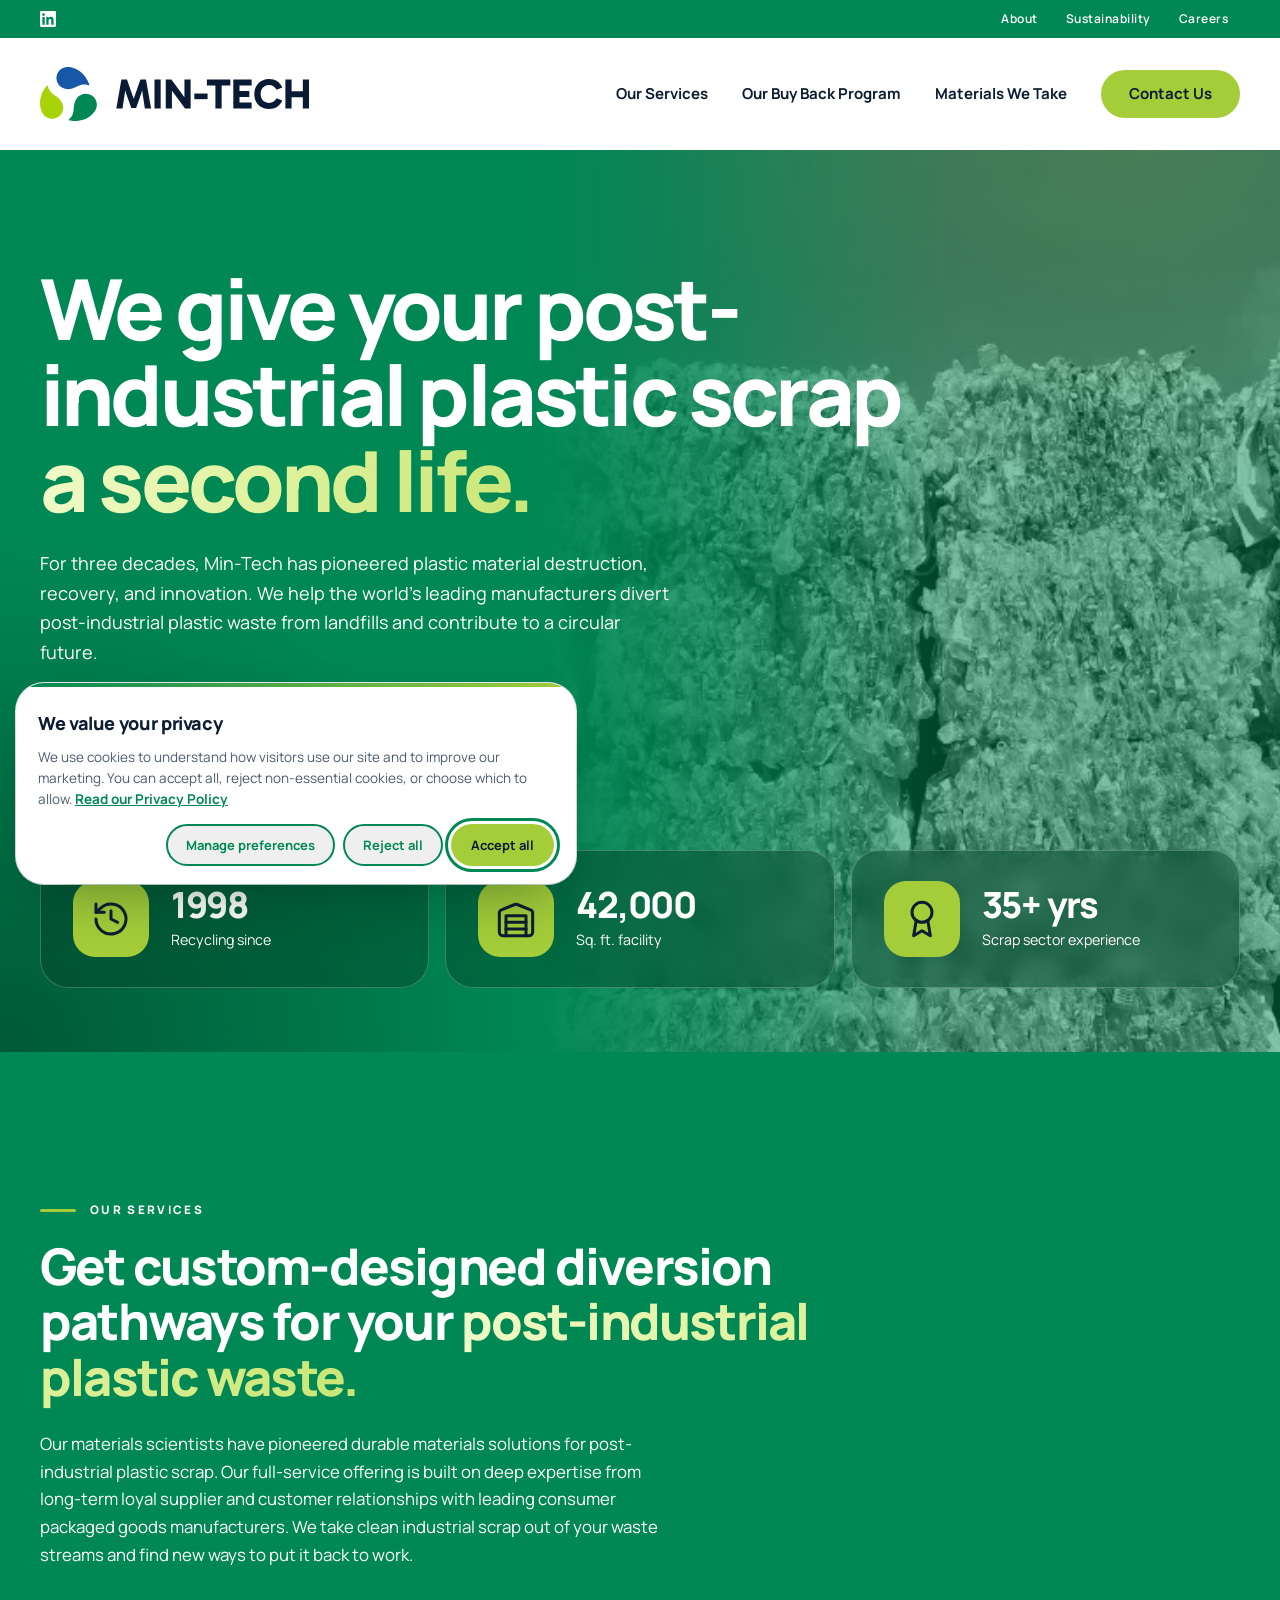
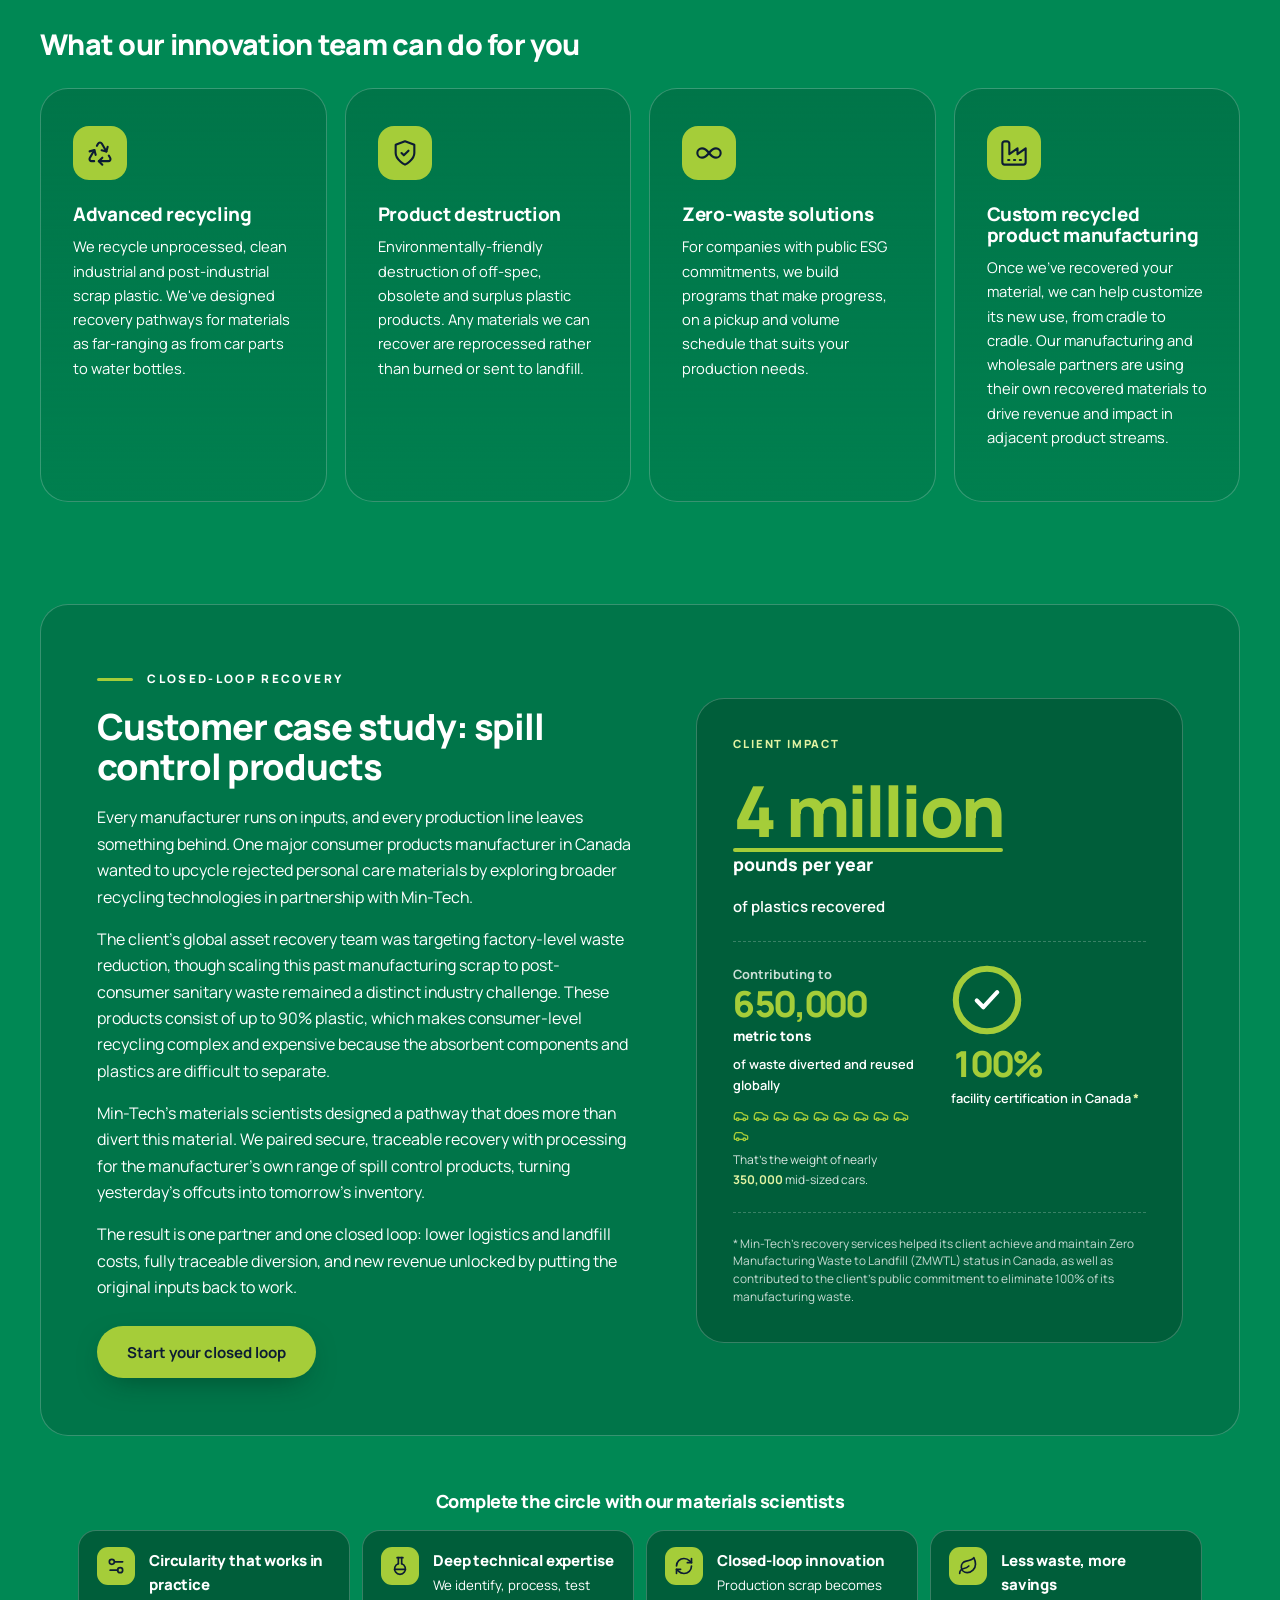
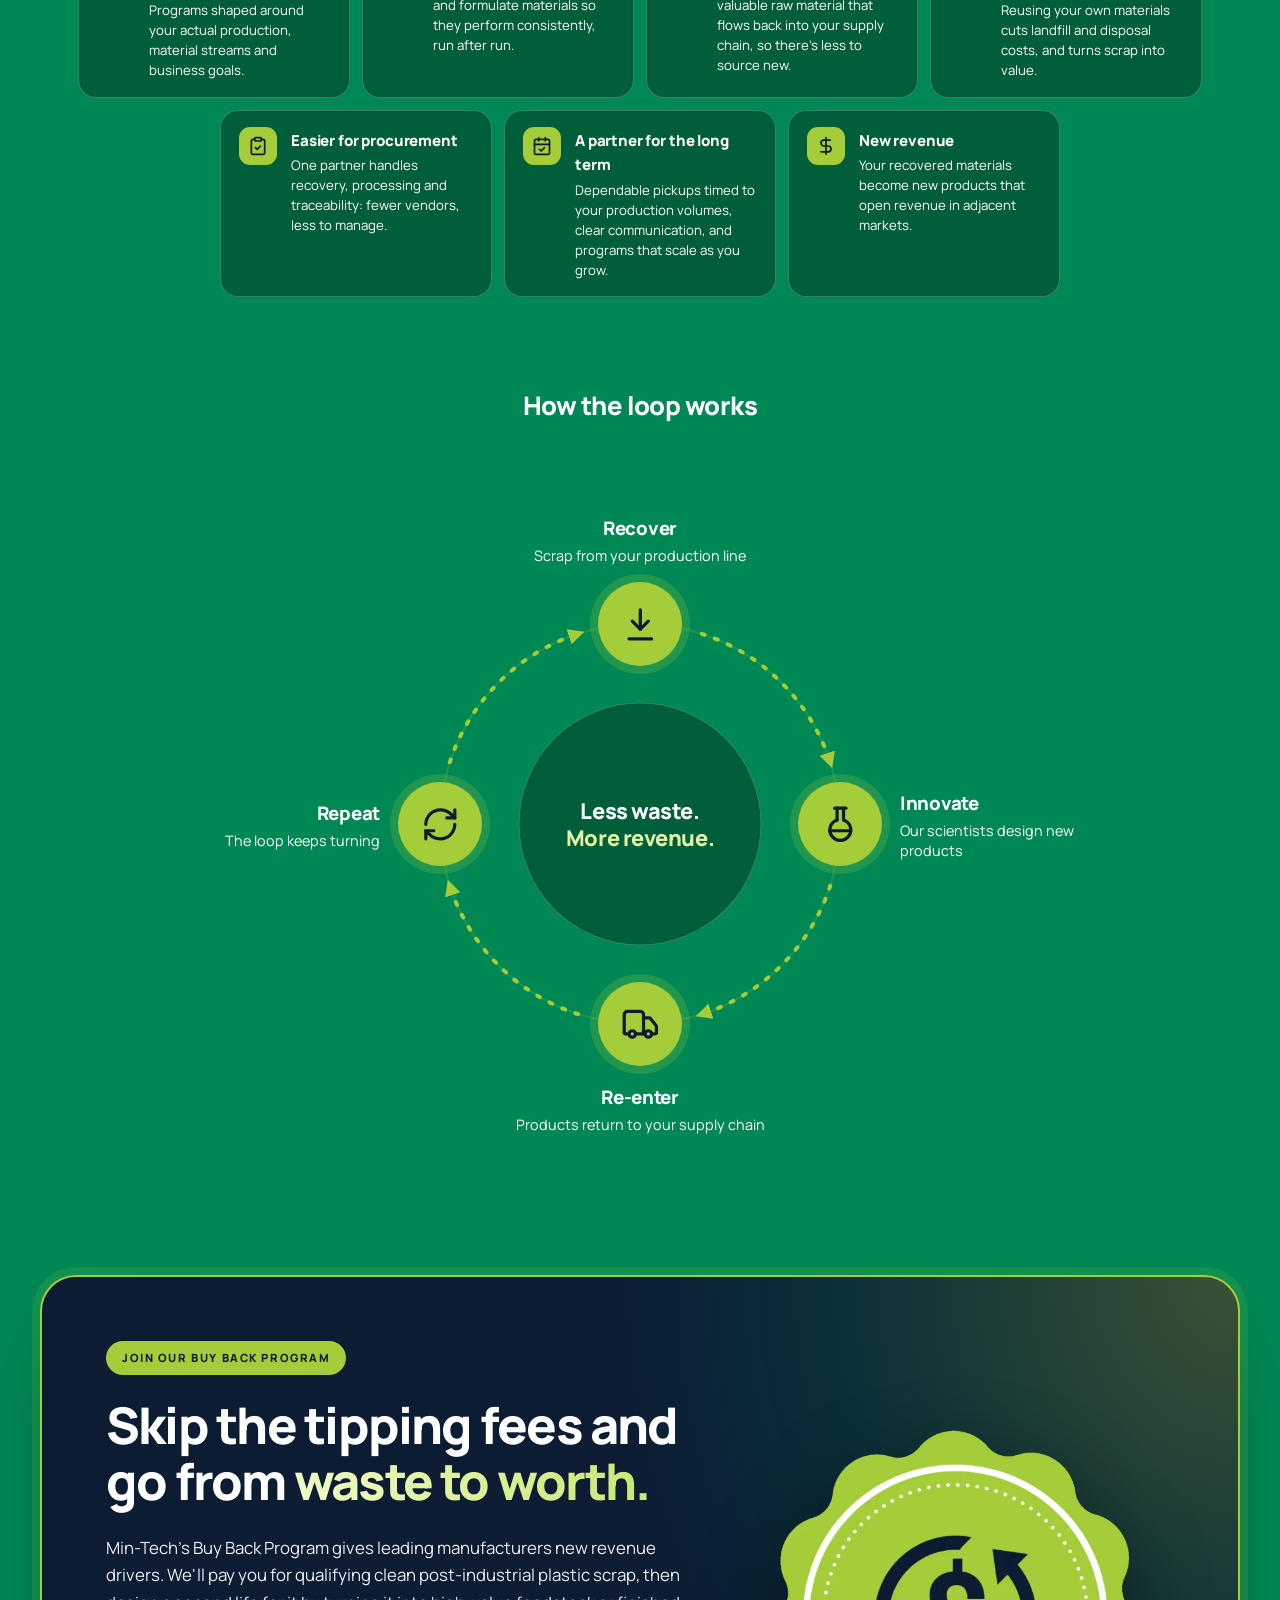
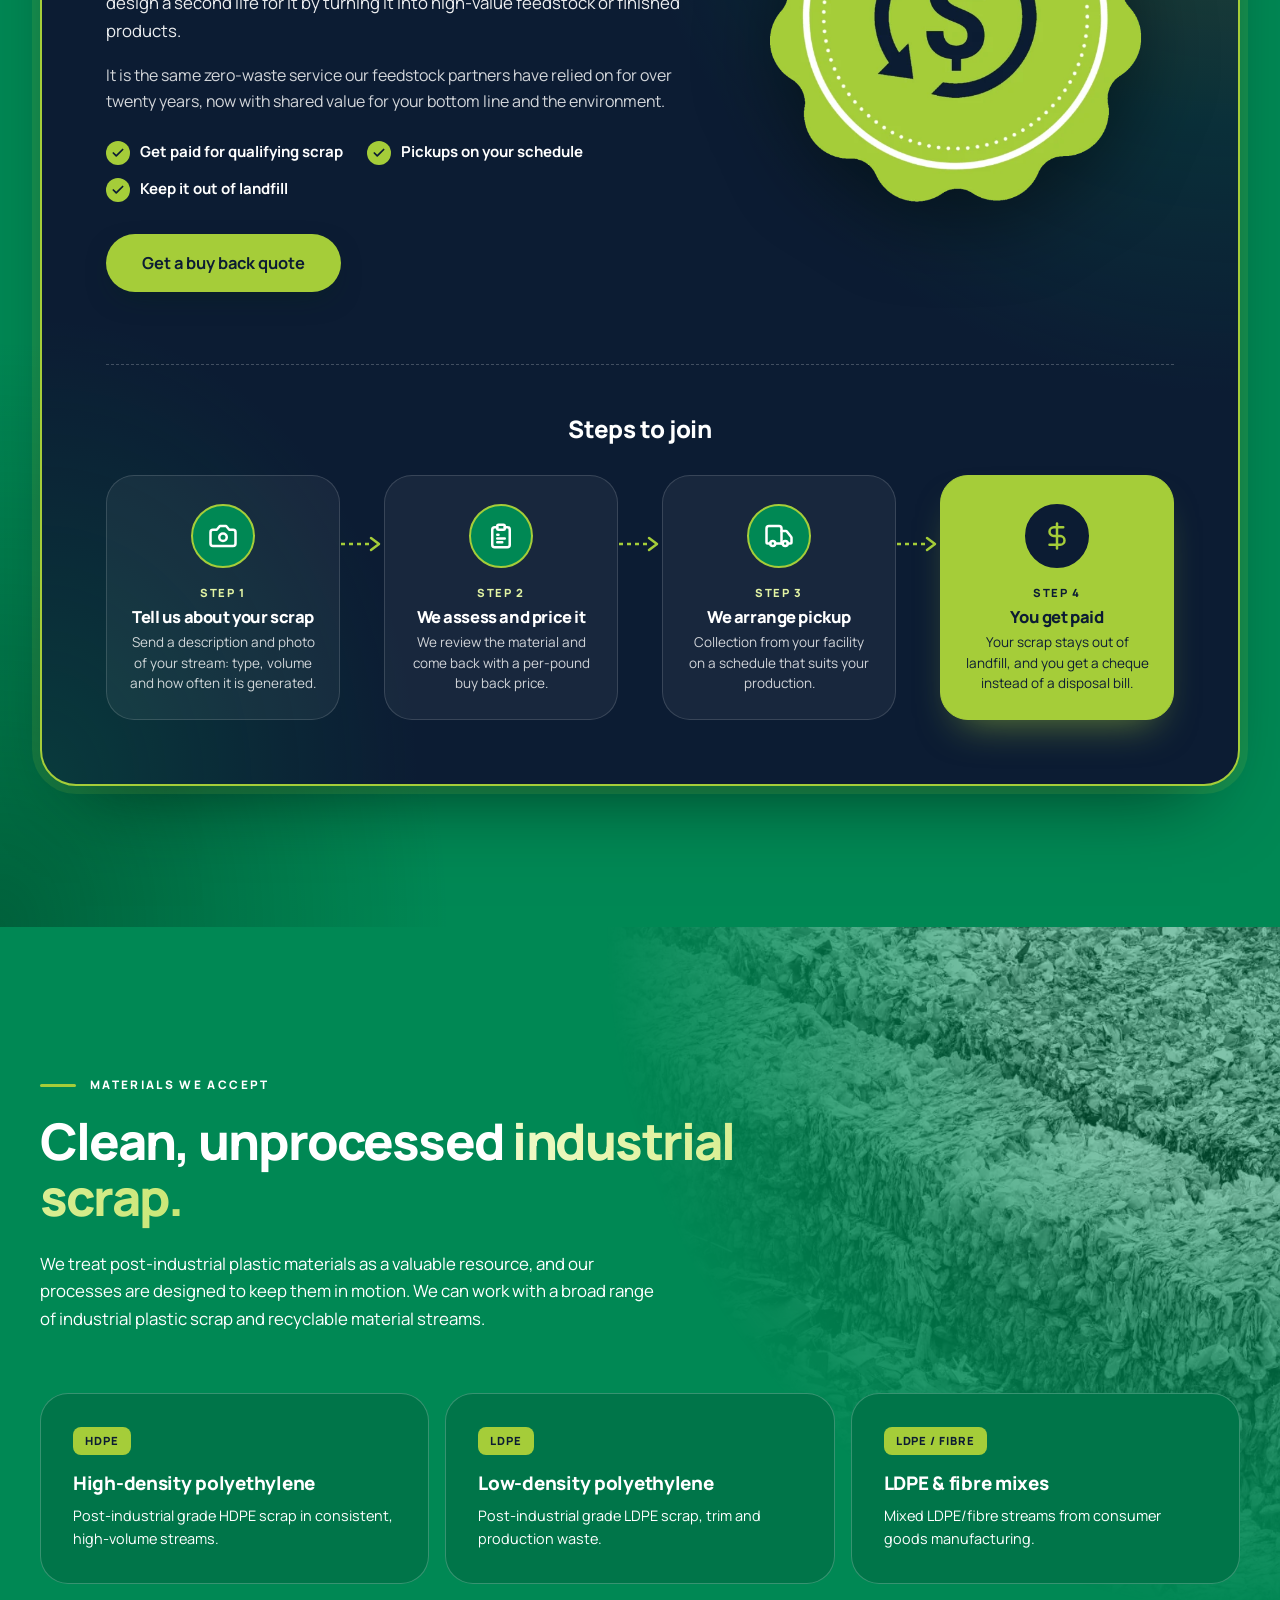
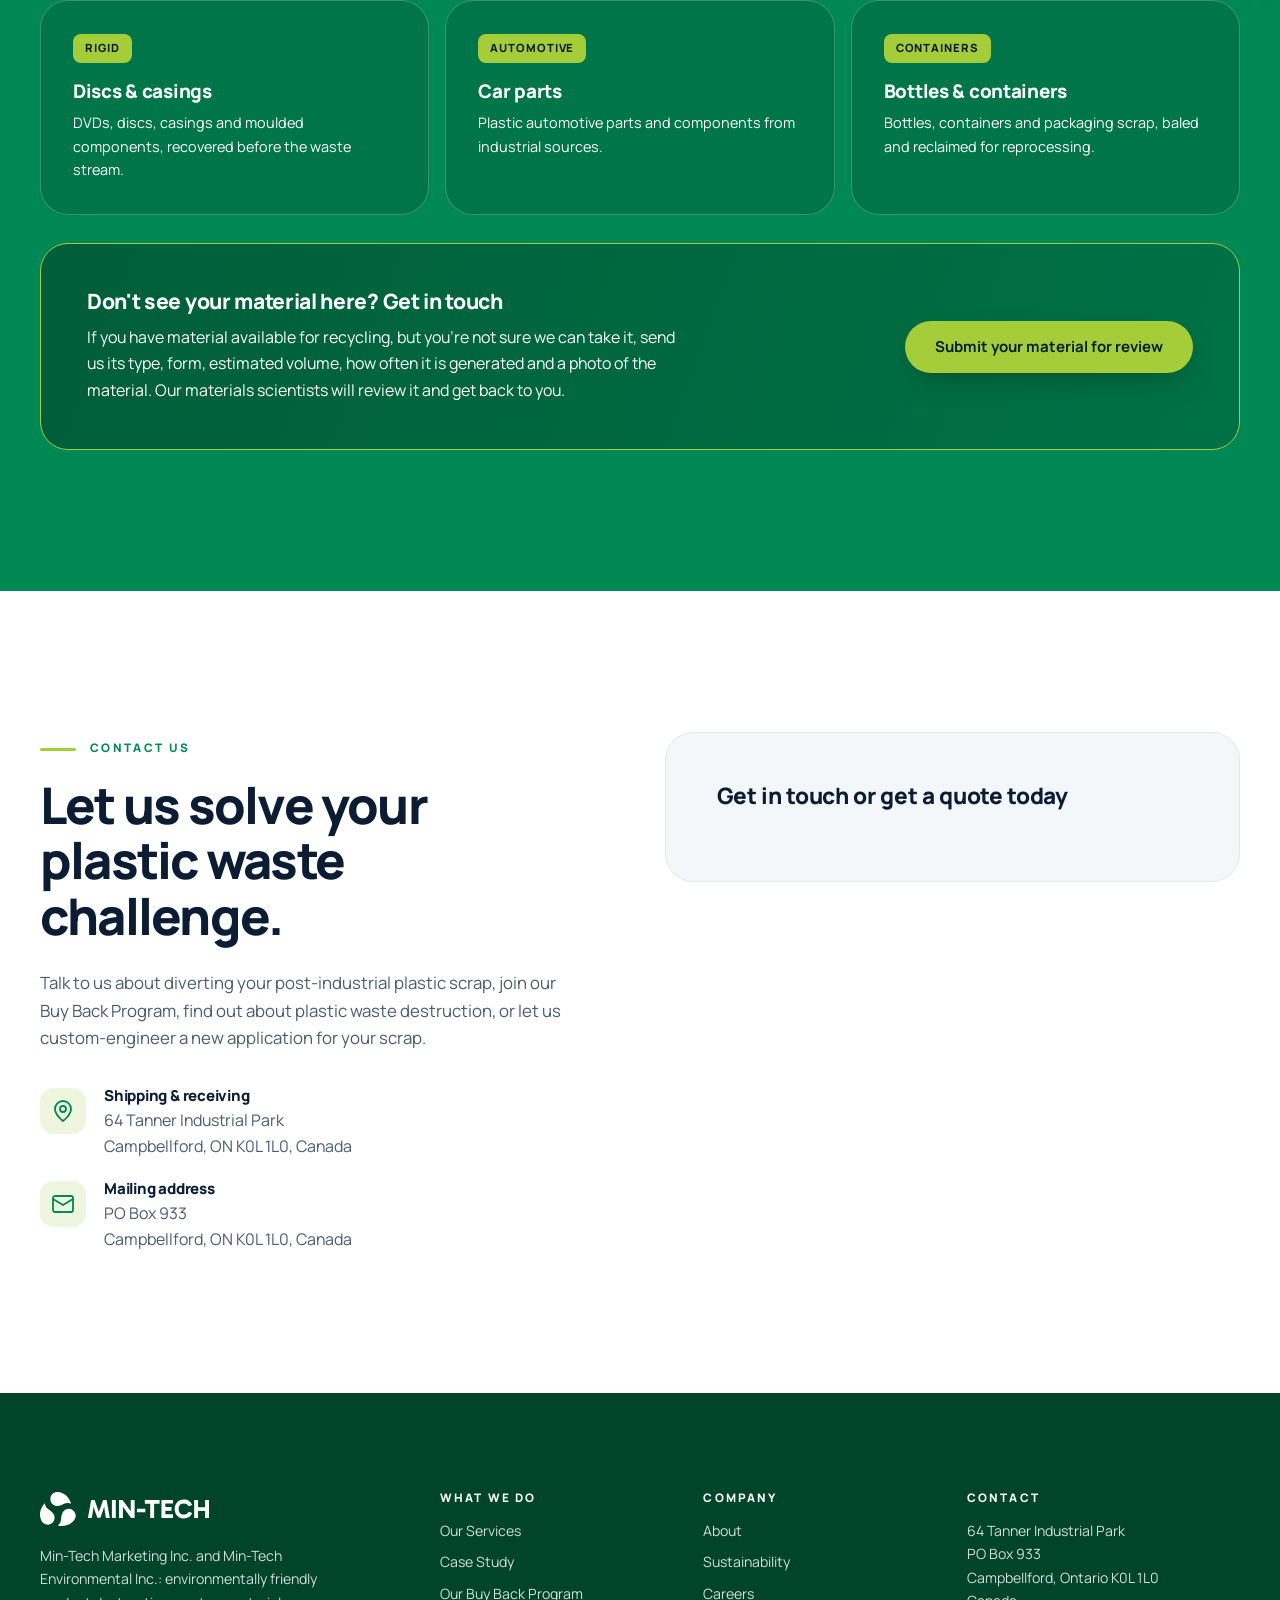
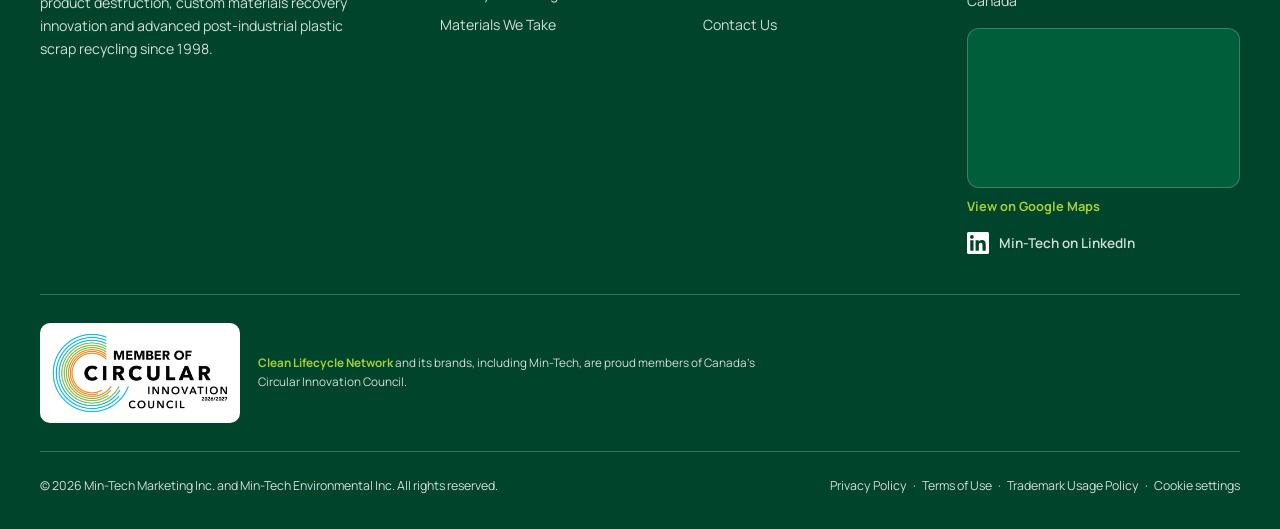
==== commit d80adf89: "LinkedIn: drop from phone menu, add to footer Contact Co-Authored-By: Claude Opus 5.5 <noreply@anthr" ====
--- a/index.html
+++ b/index.html
@@ -89,7 +89,7 @@
 <link rel="preconnect" href="https://fonts.googleapis.com">
 <link rel="preconnect" href="https://fonts.gstatic.com" crossorigin>
 <link href="https://fonts.googleapis.com/css2?family=Manrope:wght@400;500;600;700;800&display=swap" rel="stylesheet">
-<link rel="stylesheet" href="assets/css/styles.css?v=24">
+<link rel="stylesheet" href="assets/css/styles.css?v=25">
 <link rel="icon" href="assets/img/favicon.svg" type="image/svg+xml">
 <link rel="icon" href="assets/img/favicon-32.png" sizes="32x32" type="image/png">
 <link rel="apple-touch-icon" href="assets/img/apple-touch-icon.png">
@@ -144,7 +144,6 @@
           <li><a href="about.html#sustainability">Sustainability</a></li>
           <li><a href="about.html#careers">Careers</a></li>
         </ul>
-        <a class="nav__social" href="https://linkedin.com/company/min-techmaterialsrecovery" target="_blank" rel="noopener"><svg viewBox="0 0 24 24" aria-hidden="true"><path fill="currentColor" d="M20.447 20.452h-3.554v-5.569c0-1.328-.027-3.037-1.852-3.037-1.853 0-2.136 1.445-2.136 2.939v5.667H9.351V9h3.414v1.561h.046c.477-.9 1.637-1.85 3.37-1.85 3.601 0 4.267 2.37 4.267 5.455v6.286zM5.337 7.433a2.062 2.062 0 1 1 0-4.125 2.062 2.062 0 0 1 0 4.125zM7.119 20.452H3.555V9h3.564v11.452zM22.225 0H1.771C.792 0 0 .774 0 1.729v20.542C0 23.227.792 24 1.771 24h20.451C23.2 24 24 23.227 24 22.271V1.729C24 .774 23.2 0 22.222 0h.003z"/></svg><span>Min-Tech on LinkedIn</span><span class="visually-hidden"> (opens in a new window)</span></a>
         <a class="btn btn--primary nav__cta" href="#contact">Contact Us</a>
       </nav>
     </div>
@@ -468,6 +467,7 @@
         <address>64 Tanner Industrial Park<br>PO Box 933<br>Campbellford, Ontario K0L 1L0<br>Canada</address>
         <iframe class="footer__map" title="Map of Min-Tech, 64 Tanner Industrial Park, Campbellford, Ontario" src="https://maps.google.com/maps?q=Min-Tech,+64+Tanner+Industrial+Park,+Campbellford,+ON+K0L+1L0&amp;ll=44.3025667,-77.8213663&amp;z=15&amp;output=embed" loading="lazy" referrerpolicy="no-referrer-when-downgrade"></iframe>
         <a class="footer__map-link" href="https://maps.app.goo.gl/rVKnXMCXPVEDpiKJ8" target="_blank" rel="noopener">View on Google Maps<span class="visually-hidden"> (opens in a new window)</span></a>
+        <a class="footer__social" href="https://linkedin.com/company/min-techmaterialsrecovery" target="_blank" rel="noopener"><svg viewBox="0 0 24 24" aria-hidden="true"><path fill="currentColor" d="M20.447 20.452h-3.554v-5.569c0-1.328-.027-3.037-1.852-3.037-1.853 0-2.136 1.445-2.136 2.939v5.667H9.351V9h3.414v1.561h.046c.477-.9 1.637-1.85 3.37-1.85 3.601 0 4.267 2.37 4.267 5.455v6.286zM5.337 7.433a2.062 2.062 0 1 1 0-4.125 2.062 2.062 0 0 1 0 4.125zM7.119 20.452H3.555V9h3.564v11.452zM22.225 0H1.771C.792 0 0 .774 0 1.729v20.542C0 23.227.792 24 1.771 24h20.451C23.2 24 24 23.227 24 22.271V1.729C24 .774 23.2 0 22.222 0h.003z"/></svg><span>Min-Tech on LinkedIn</span><span class="visually-hidden"> (opens in a new window)</span></a>
       </div>
     </div>
 
--- a/assets/css/styles.css
+++ b/assets/css/styles.css
@@ -77,7 +77,6 @@
 .topbar__social { display: grid; place-items: center; width: 28px; height: 28px; margin-left: -6px; border-radius: 6px; color: #fff; transition: color .2s, background-color .2s; }
 .topbar__social:hover { color: var(--lime); background: rgba(255, 255, 255, .12); }
 .topbar__social svg { width: 16px; height: 16px; }
-.nav__social { display: none; }
 .topbar__nav ul { display: flex; gap: 4px; }
 .topbar__nav a { display: block; padding: 6px 12px; color: #fff; font-weight: 600; letter-spacing: .04em; text-decoration: none; border-radius: 999px; }
 .topbar__nav a:hover { background: rgba(255, 255, 255, .14); }
@@ -116,8 +115,6 @@
   .nav__list--company { display: flex; margin-top: 10px; }
   .nav__list--company a { padding: 11px 4px; font-size: .865rem; font-weight: 600; color: var(--ink-muted); border: 0; }
   .nav__cta { margin: 18px 0 0; }
-  .nav__social { display: inline-flex; align-items: center; gap: 10px; padding: 11px 4px; font-size: .865rem; font-weight: 600; color: var(--ink-muted); text-decoration: none; }
-  .nav__social svg { width: 18px; height: 18px; color: #0a66c2; }
 }
 
 /* ---------- Hero ---------- */
@@ -491,6 +488,9 @@
 .footer__map { display: block; width: 100%; height: 160px; margin-top: 16px; border: 1px solid var(--line-dark); border-radius: 12px; background: var(--core-deep); }
 .footer__map-link { display: inline-block; margin-top: 8px; font-size: .8rem; font-weight: 700; color: var(--lime) !important; }
 .footer__map-link:hover { text-decoration: underline; }
+.footer__social { display: flex; align-items: center; gap: 10px; width: fit-content; margin-top: 14px; font-size: .846rem; font-weight: 600; }
+.footer__social svg { width: 22px; height: 22px; color: #fff; transition: color .2s; }
+.footer__social:hover svg { color: var(--lime); }
 .footer__network { display: flex; align-items: center; gap: 18px; padding: 28px 0; border-top: 1px solid var(--line-dark); }
 .footer__network img { flex: none; width: 200px; padding: 8px 10px; border-radius: 10px; background: #fff; }
 .footer__network p { margin: 0; max-width: 520px; font-size: .733rem; }
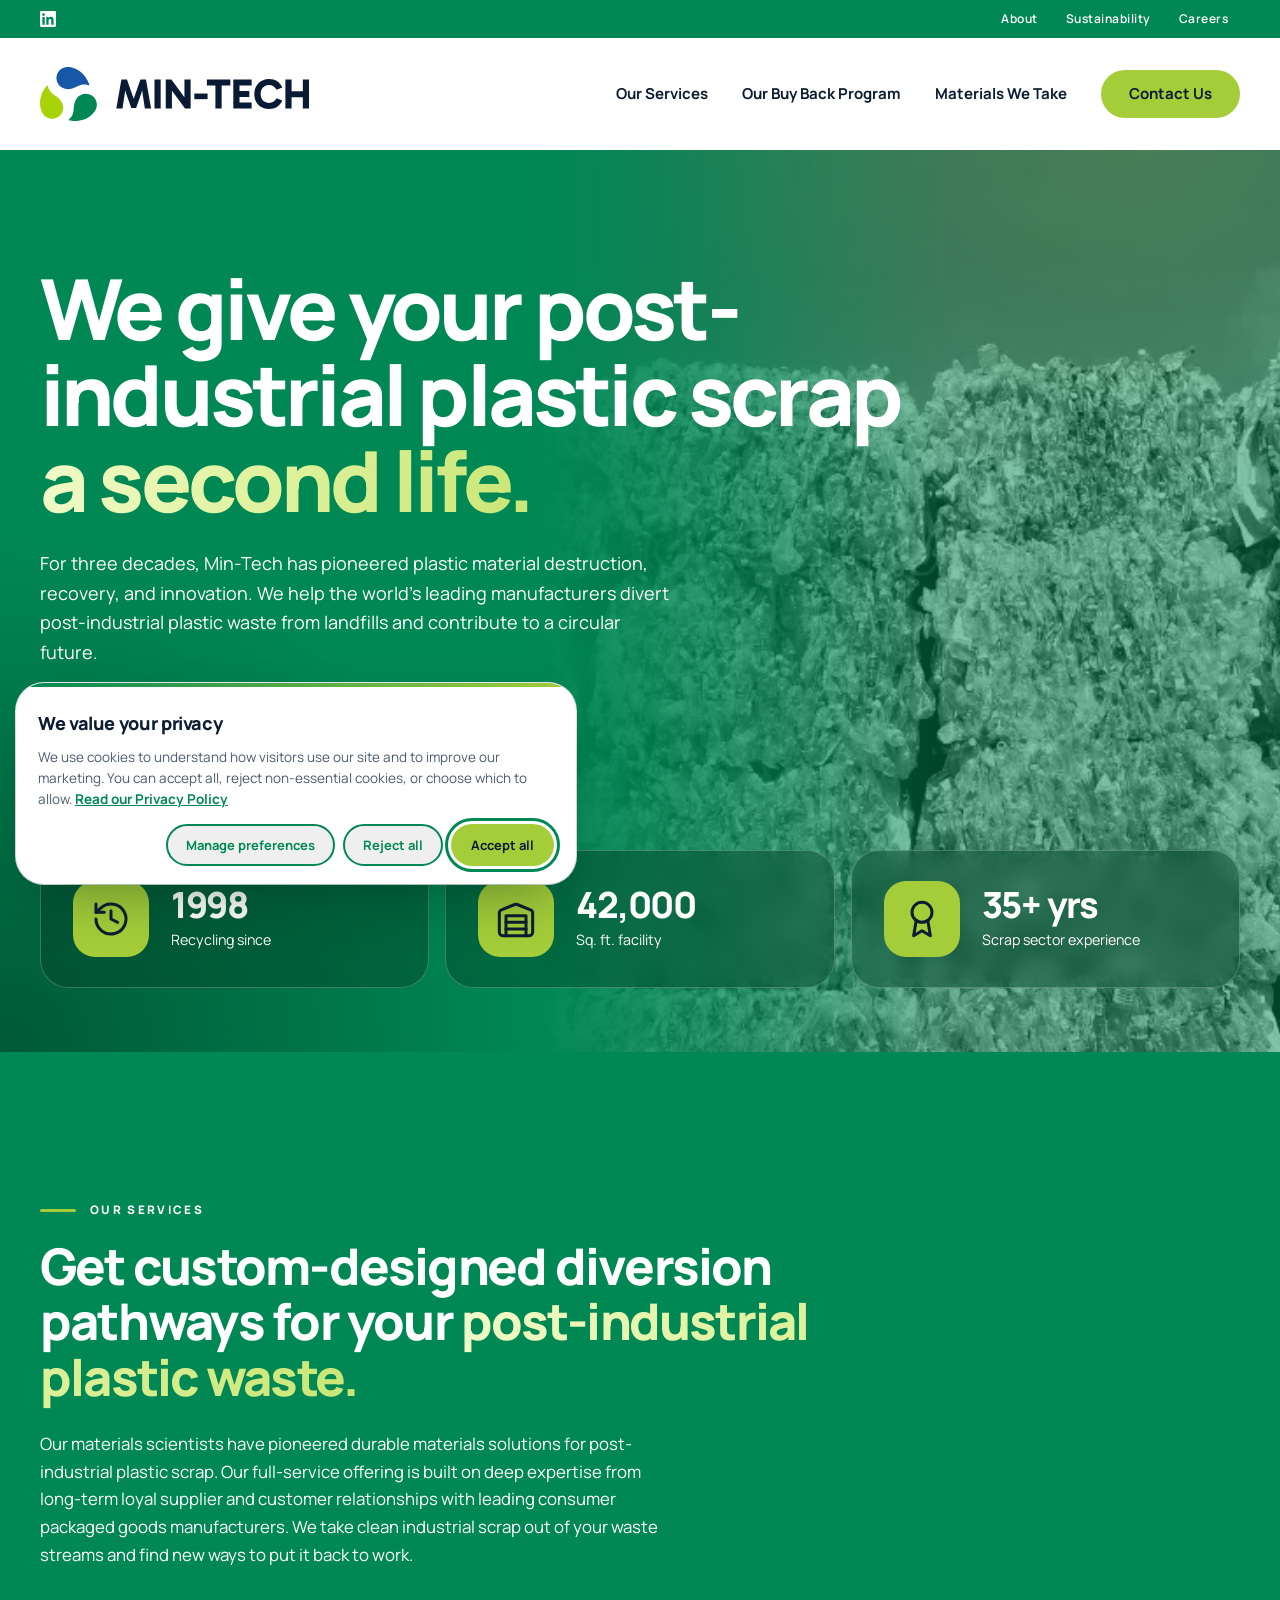
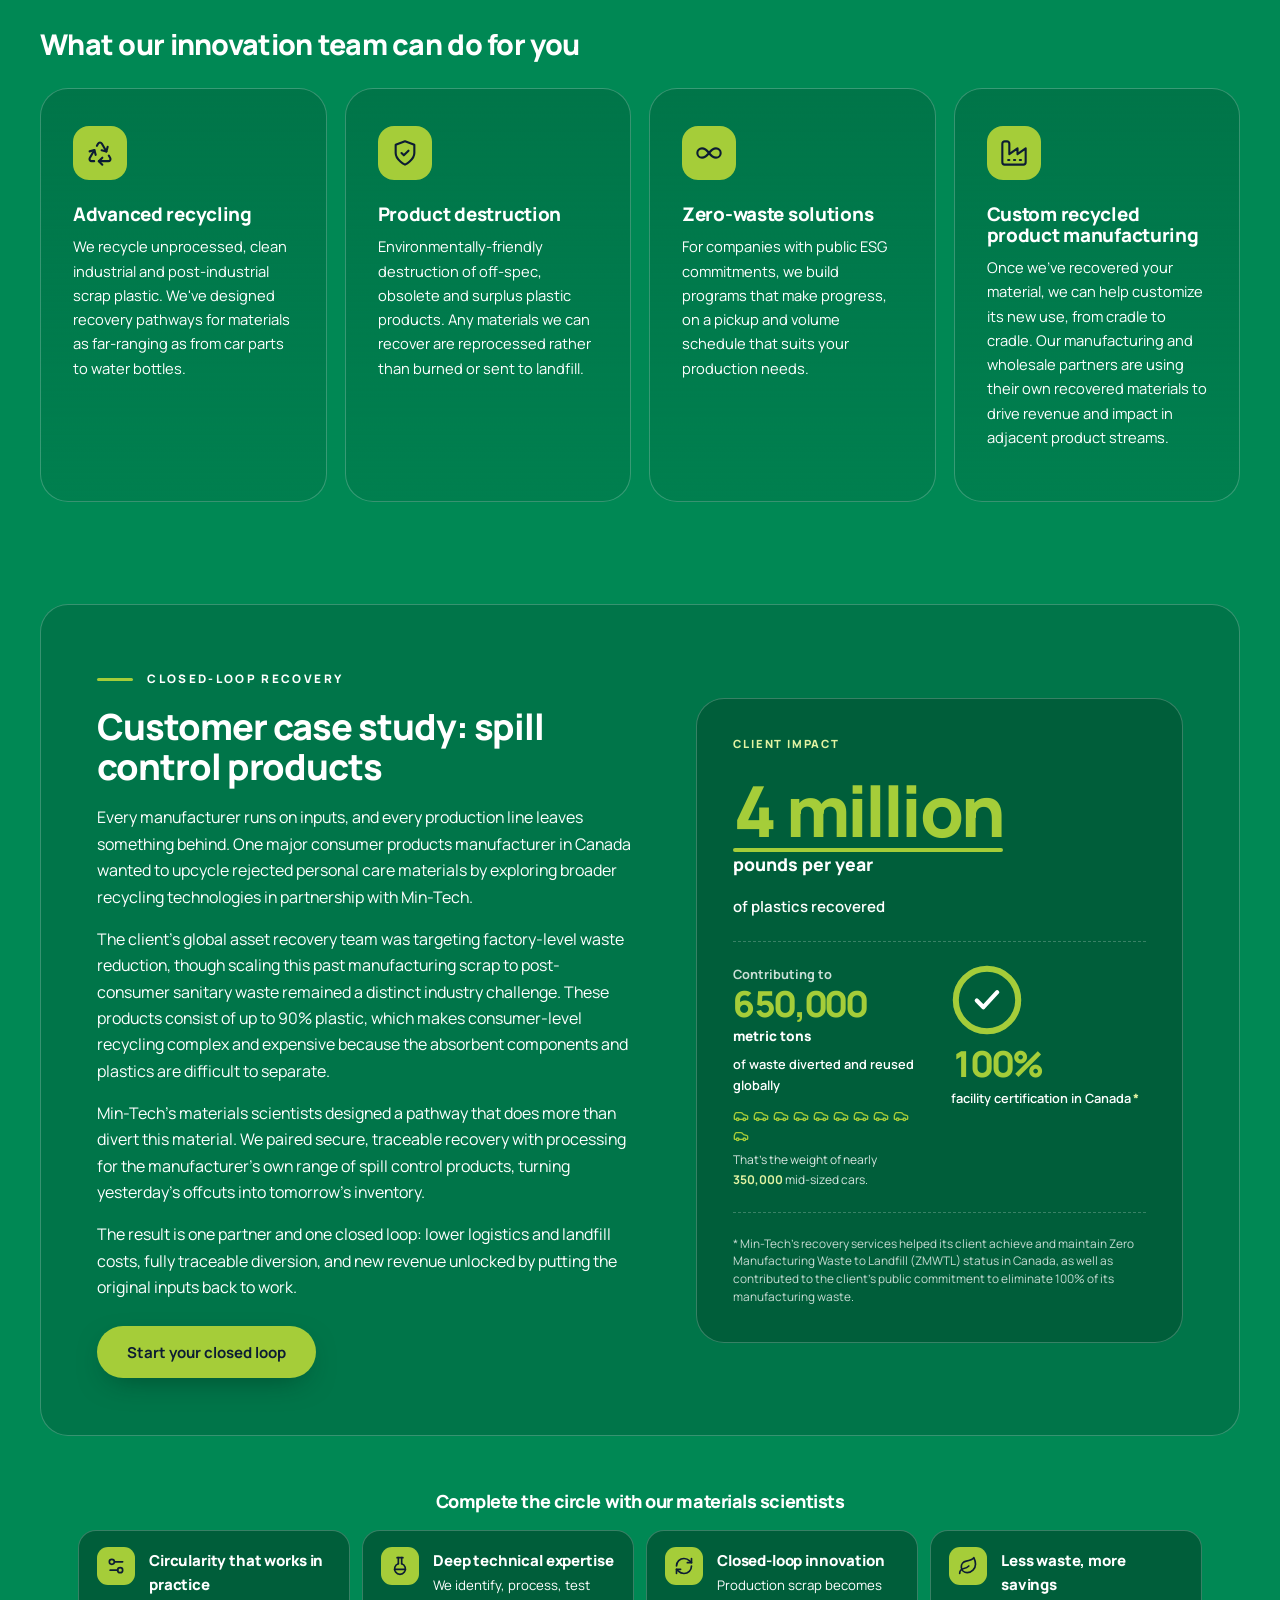
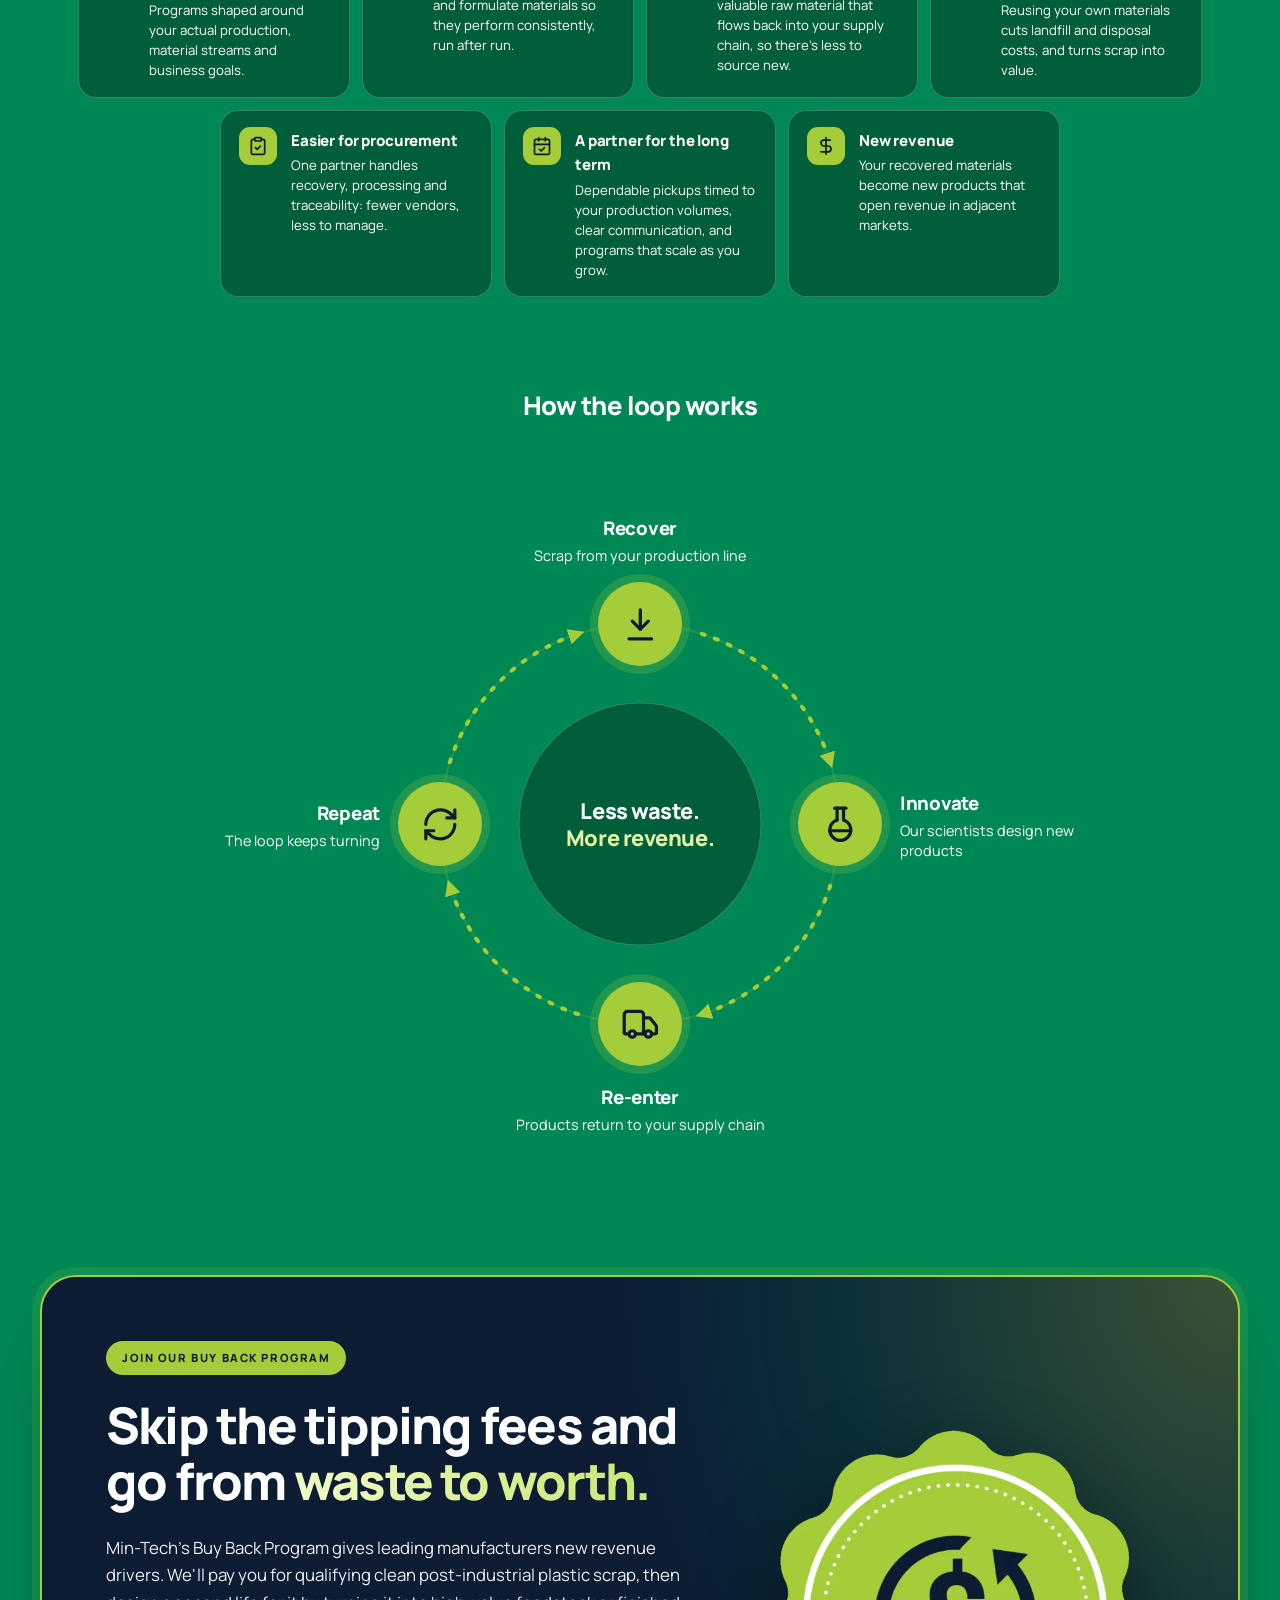
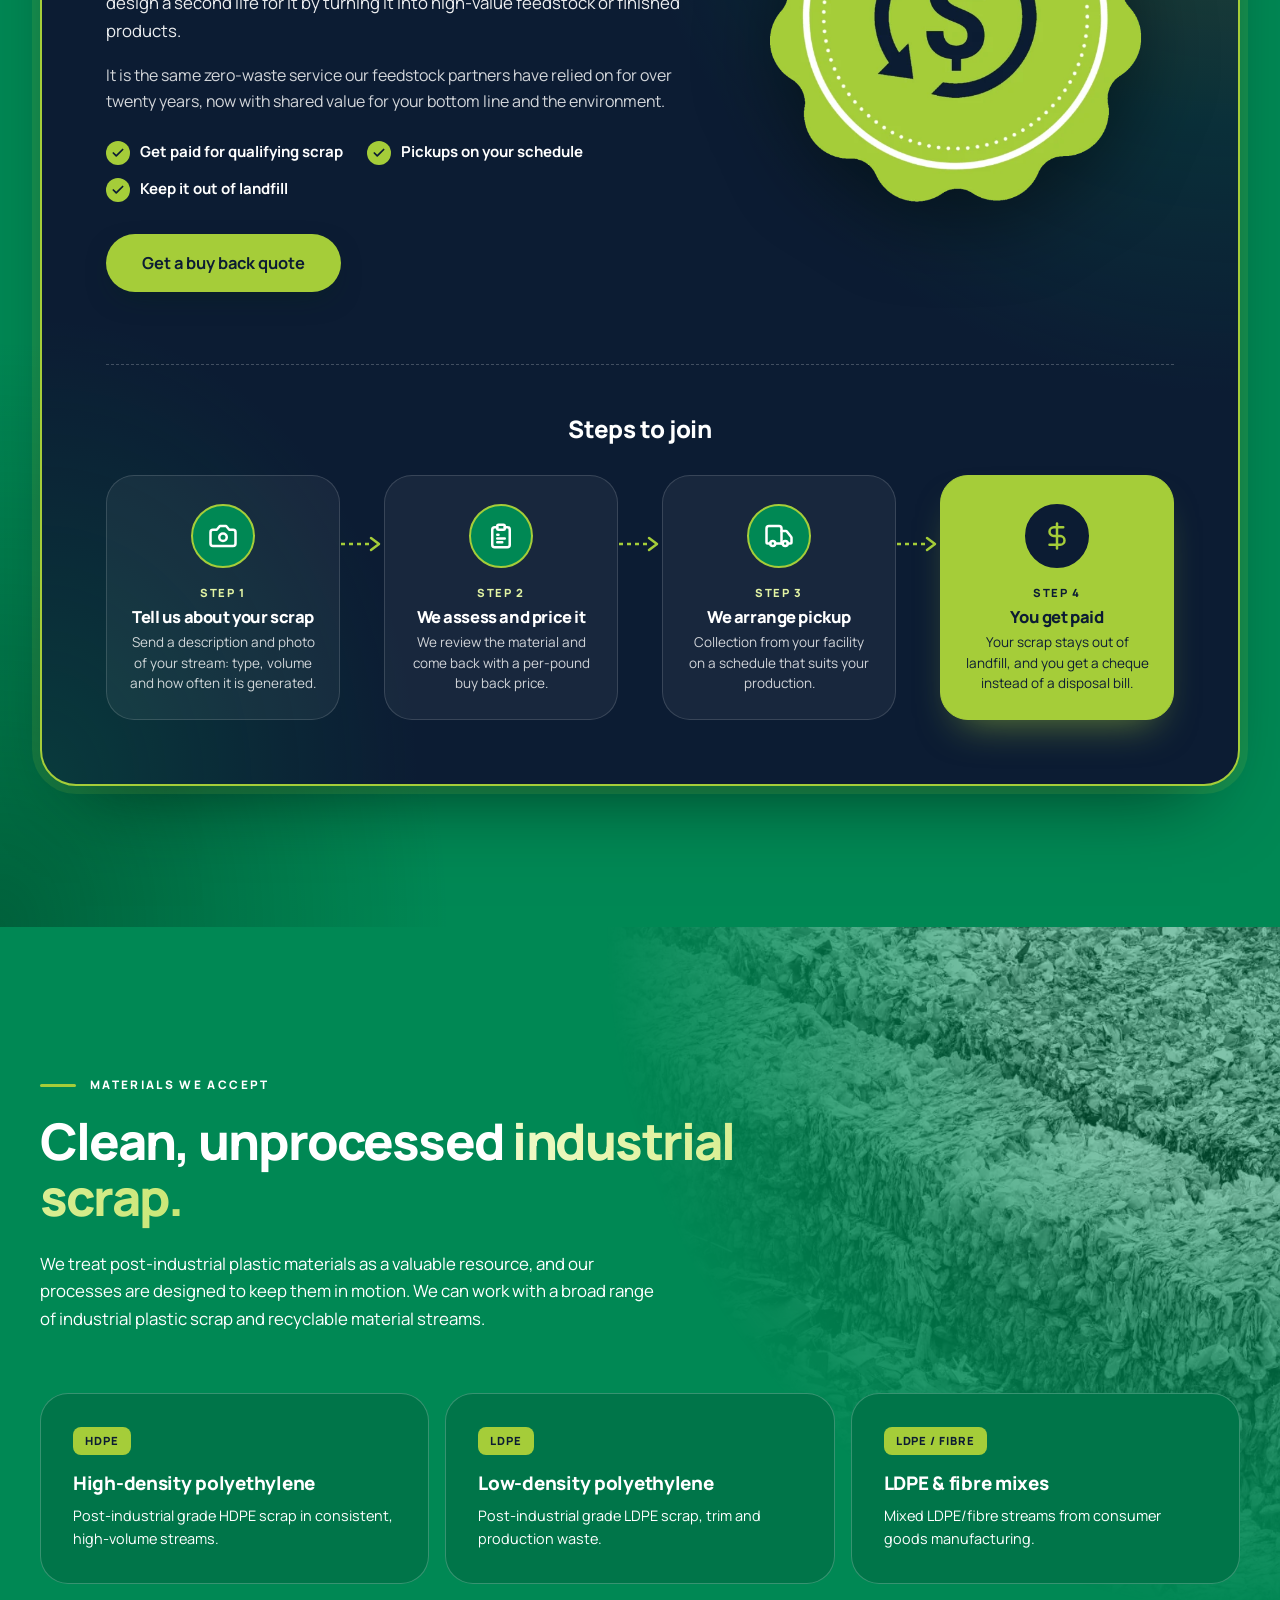
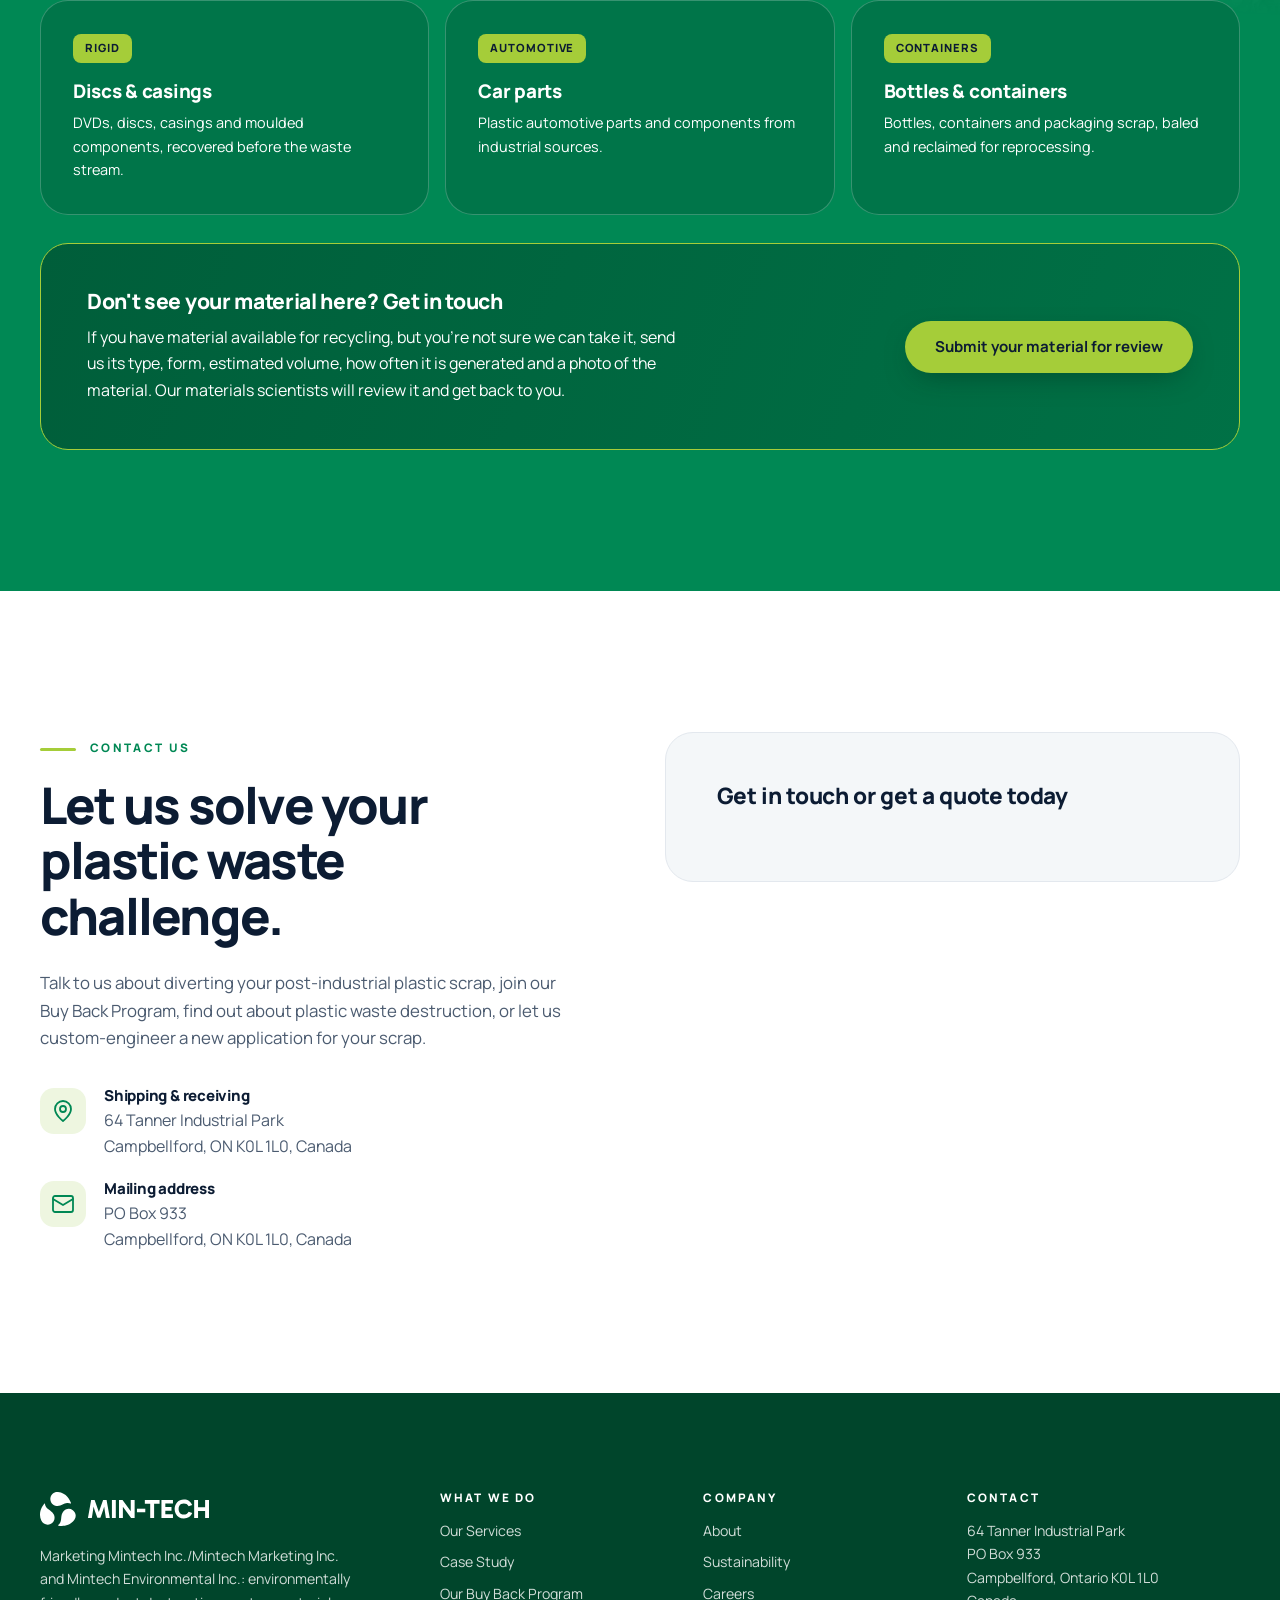
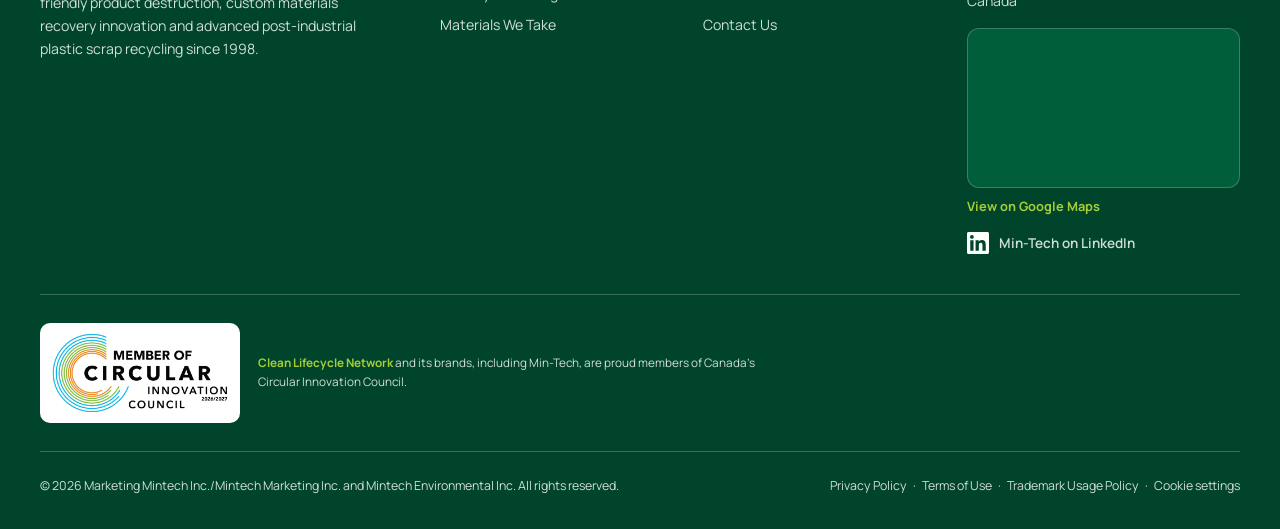
==== commit 5018ac61: "Final policies (Nov 6, 2026) and verbatim legal entity names Replace the interim Privacy Policy, Ter" ====
--- a/index.html
+++ b/index.html
@@ -33,10 +33,10 @@
       ],
       "@id": "https://www.min-tech.ca/#organization",
       "name": "Min-Tech",
-      "legalName": "Min-Tech Marketing Inc.",
+      "legalName": "Marketing Mintech Inc./Mintech Marketing Inc.",
       "alternateName": [
-        "Min-Tech Marketing Inc.",
-        "Min-Tech Environmental Inc."
+        "Marketing Mintech Inc./Mintech Marketing Inc.",
+        "Mintech Environmental Inc."
       ],
       "url": "https://www.min-tech.ca/",
       "logo": "https://www.min-tech.ca/assets/img/icon-512.png",
@@ -442,7 +442,7 @@
     <div class="footer__grid">
       <div class="footer__brand">
         <img src="assets/img/logo-white.svg" alt="Min-Tech" width="180" height="36" loading="lazy">
-        <p>Min-Tech Marketing Inc. and Min-Tech Environmental Inc.: environmentally friendly product destruction, custom materials recovery innovation and advanced post-industrial plastic scrap recycling since 1998.</p>
+        <p>Marketing Mintech Inc./Mintech Marketing Inc. and Mintech Environmental Inc.: environmentally friendly product destruction, custom materials recovery innovation and advanced post-industrial plastic scrap recycling since 1998.</p>
       </div>
       <nav aria-label="Footer — services">
         <h4>What we do</h4>
@@ -477,7 +477,7 @@
     </div>
 
     <div class="footer__bottom">
-      <span>&copy; <span id="year">2026</span> Min-Tech Marketing Inc. and Min-Tech Environmental Inc. All rights reserved.</span>
+      <span>&copy; <span id="year">2026</span> Marketing Mintech Inc./Mintech Marketing Inc. and Mintech Environmental Inc. All rights reserved.</span>
       <span class="footer__legal"><a href="privacy-policy.html">Privacy Policy</a> &middot; <a href="terms-of-use.html">Terms of Use</a> &middot; <a href="trademark-usage-policy.html">Trademark Usage Policy</a> &middot; <button type="button" class="footer__cookie-link" data-cookie-settings>Cookie settings</button></span>
     </div>
   </div>
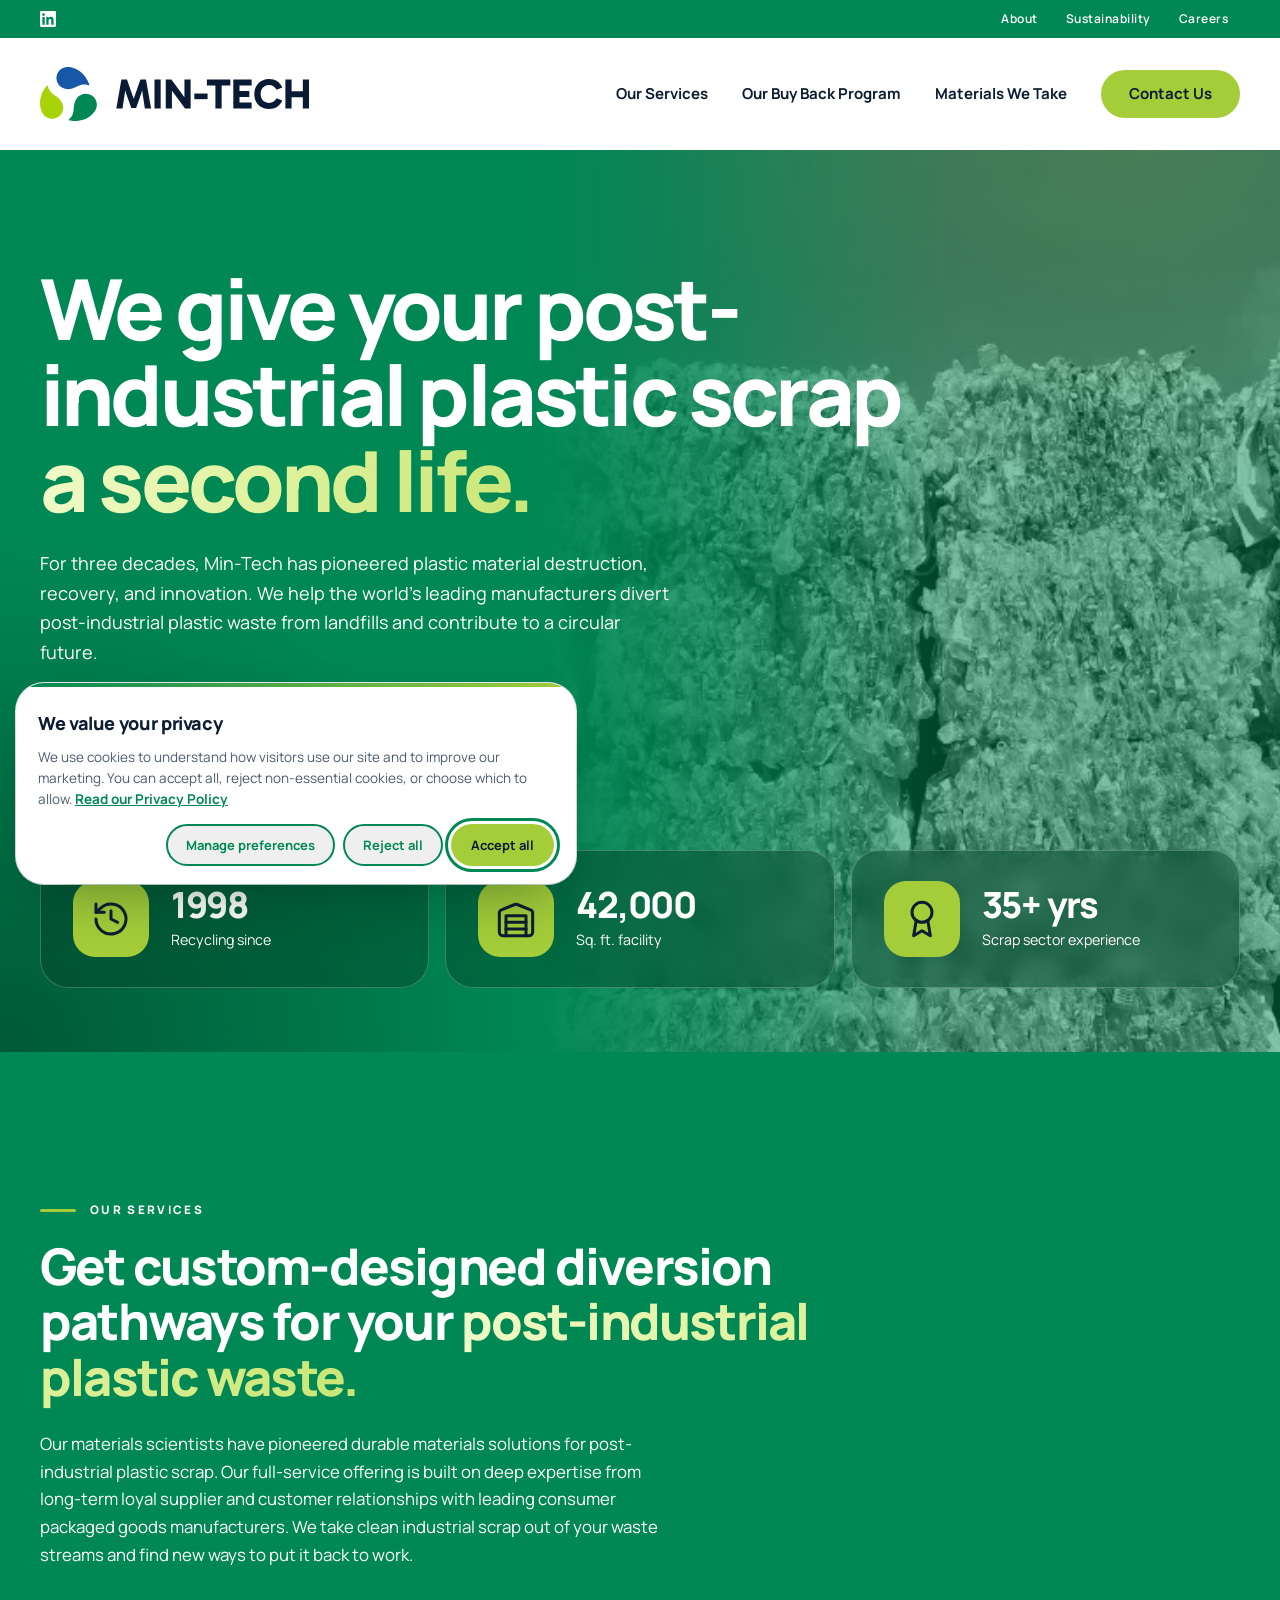
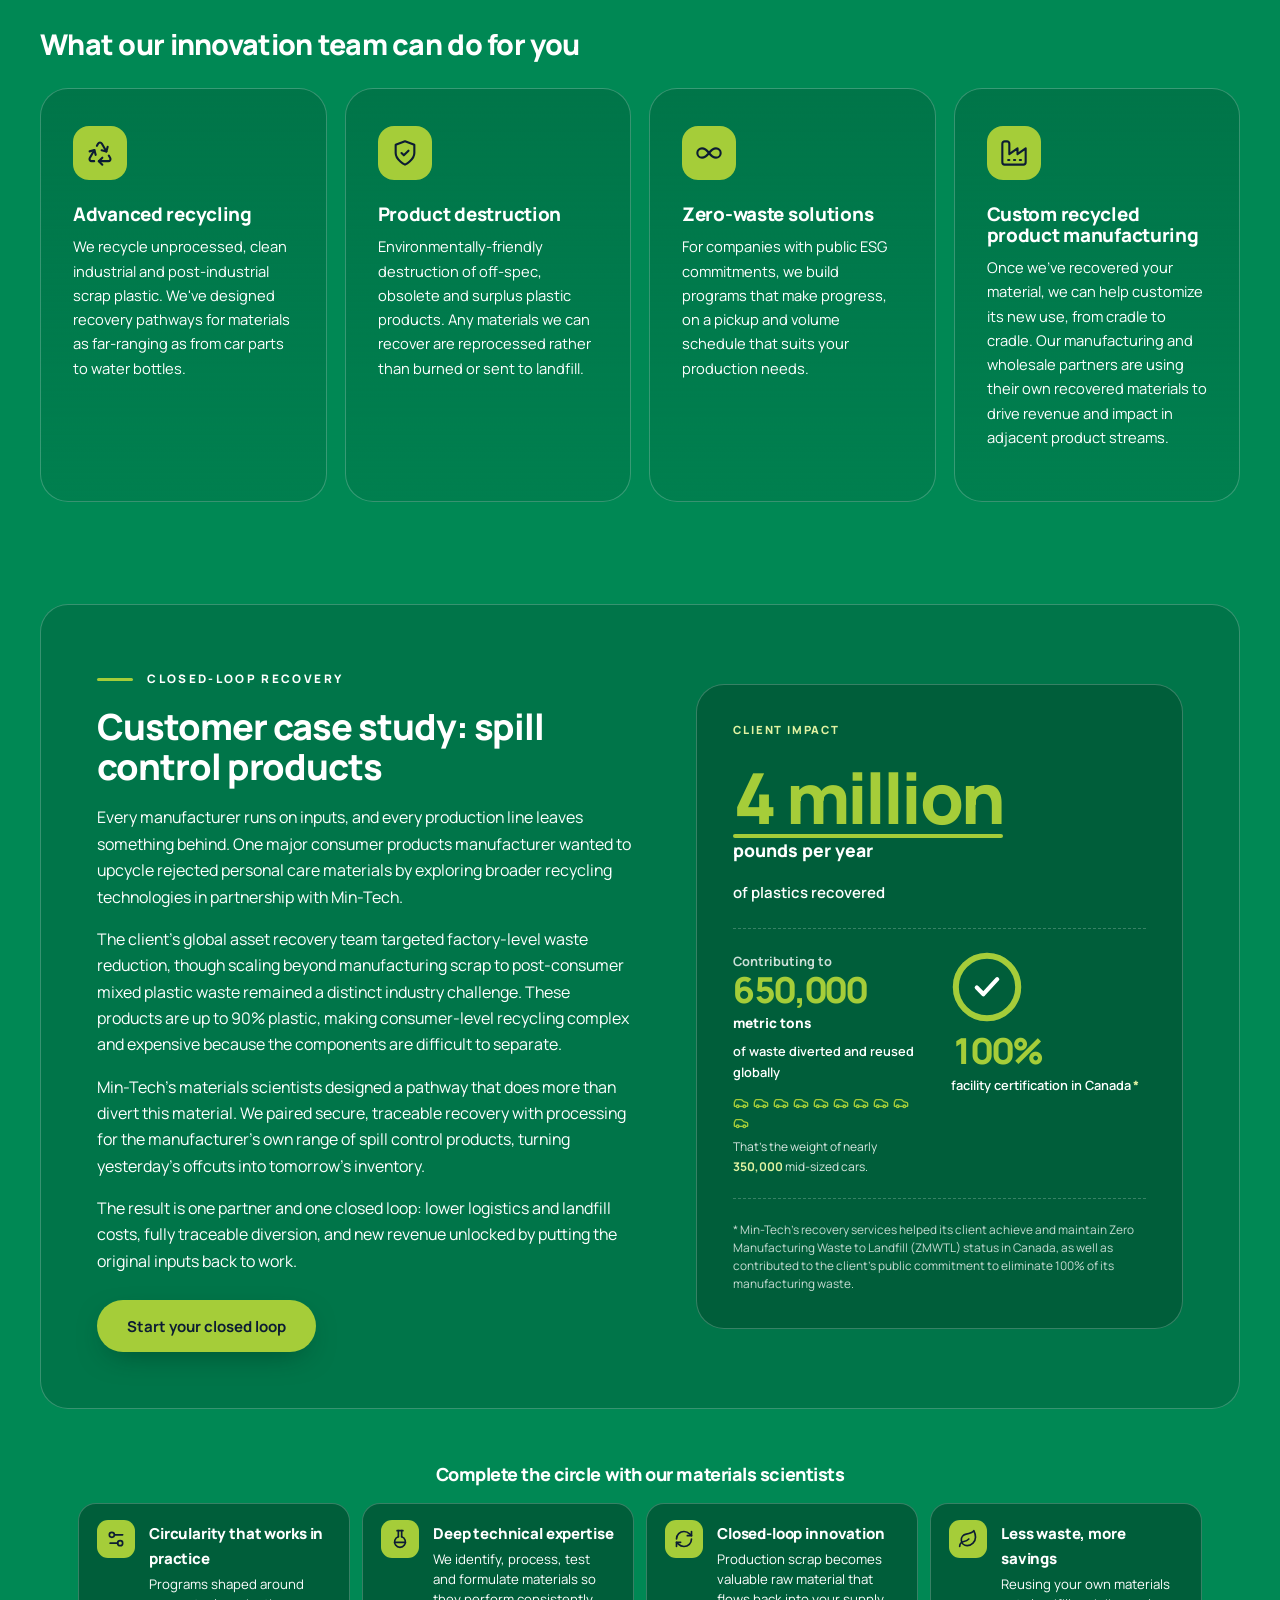
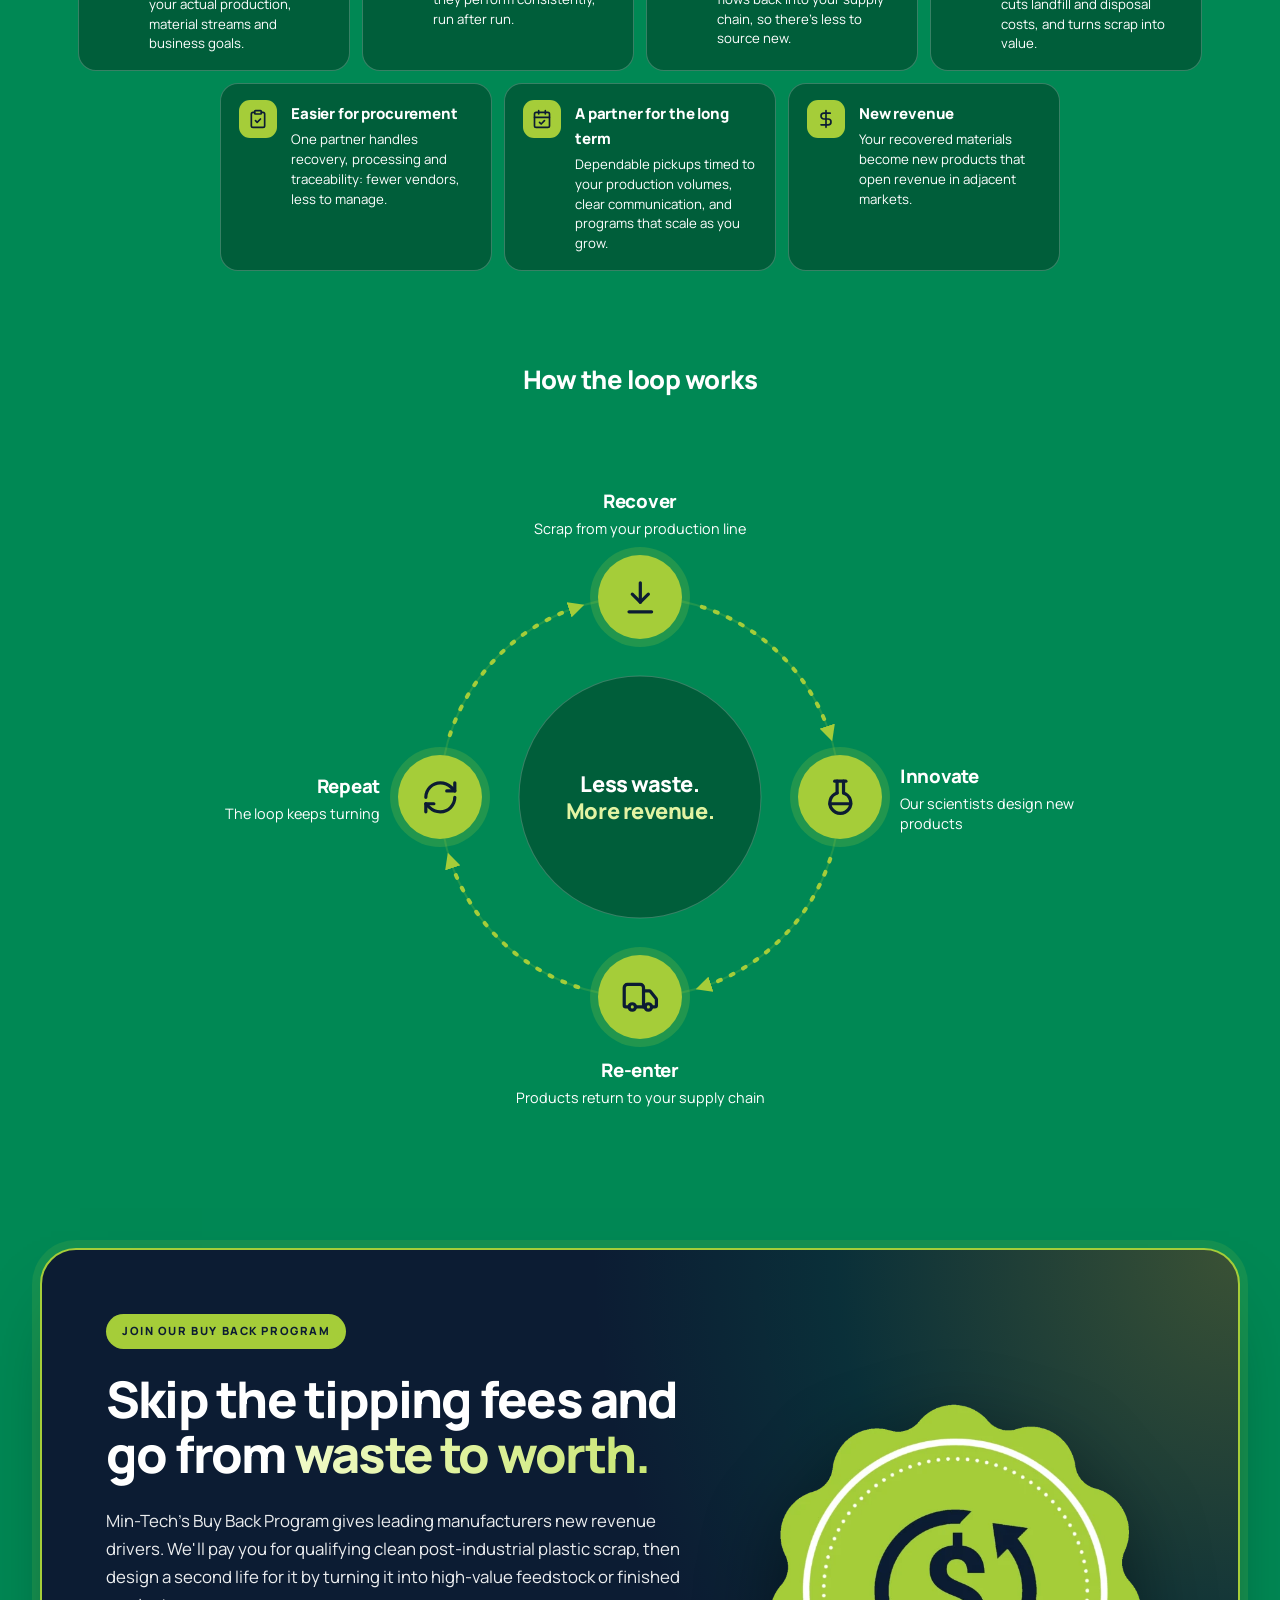
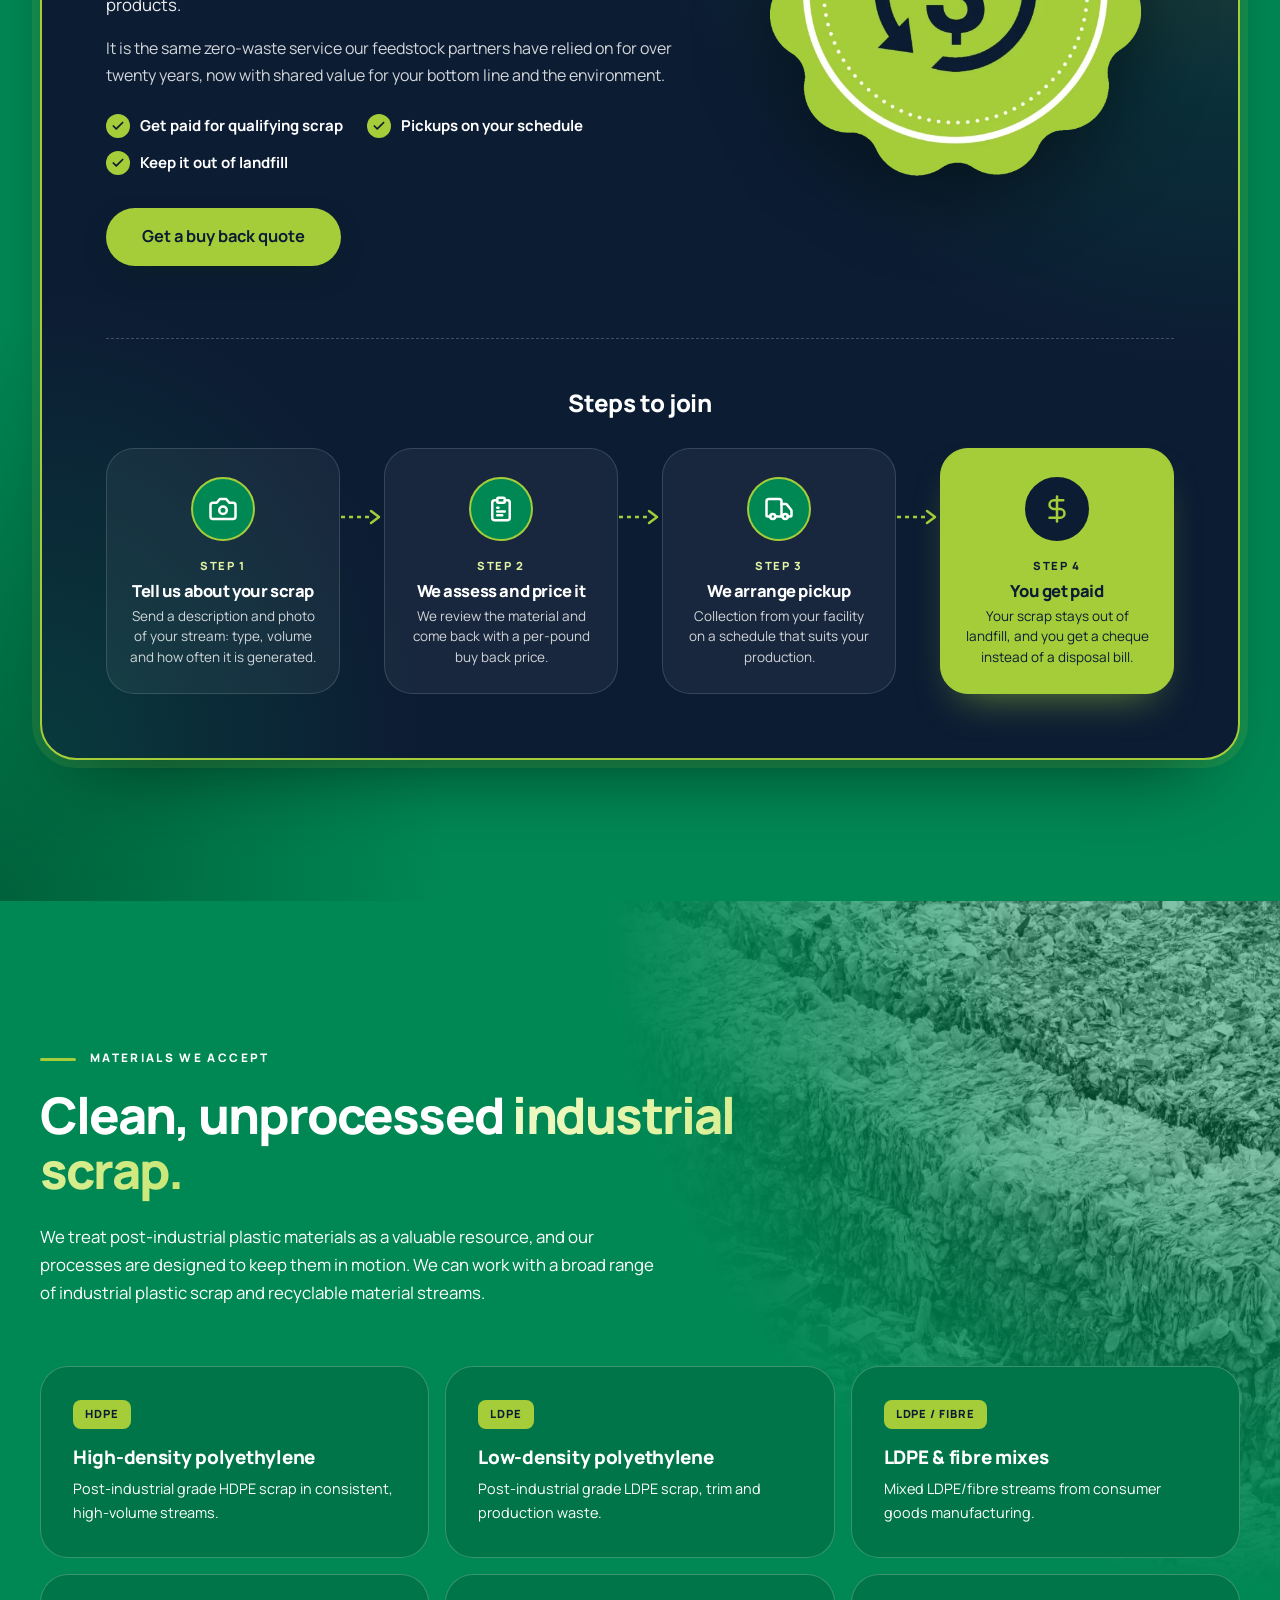
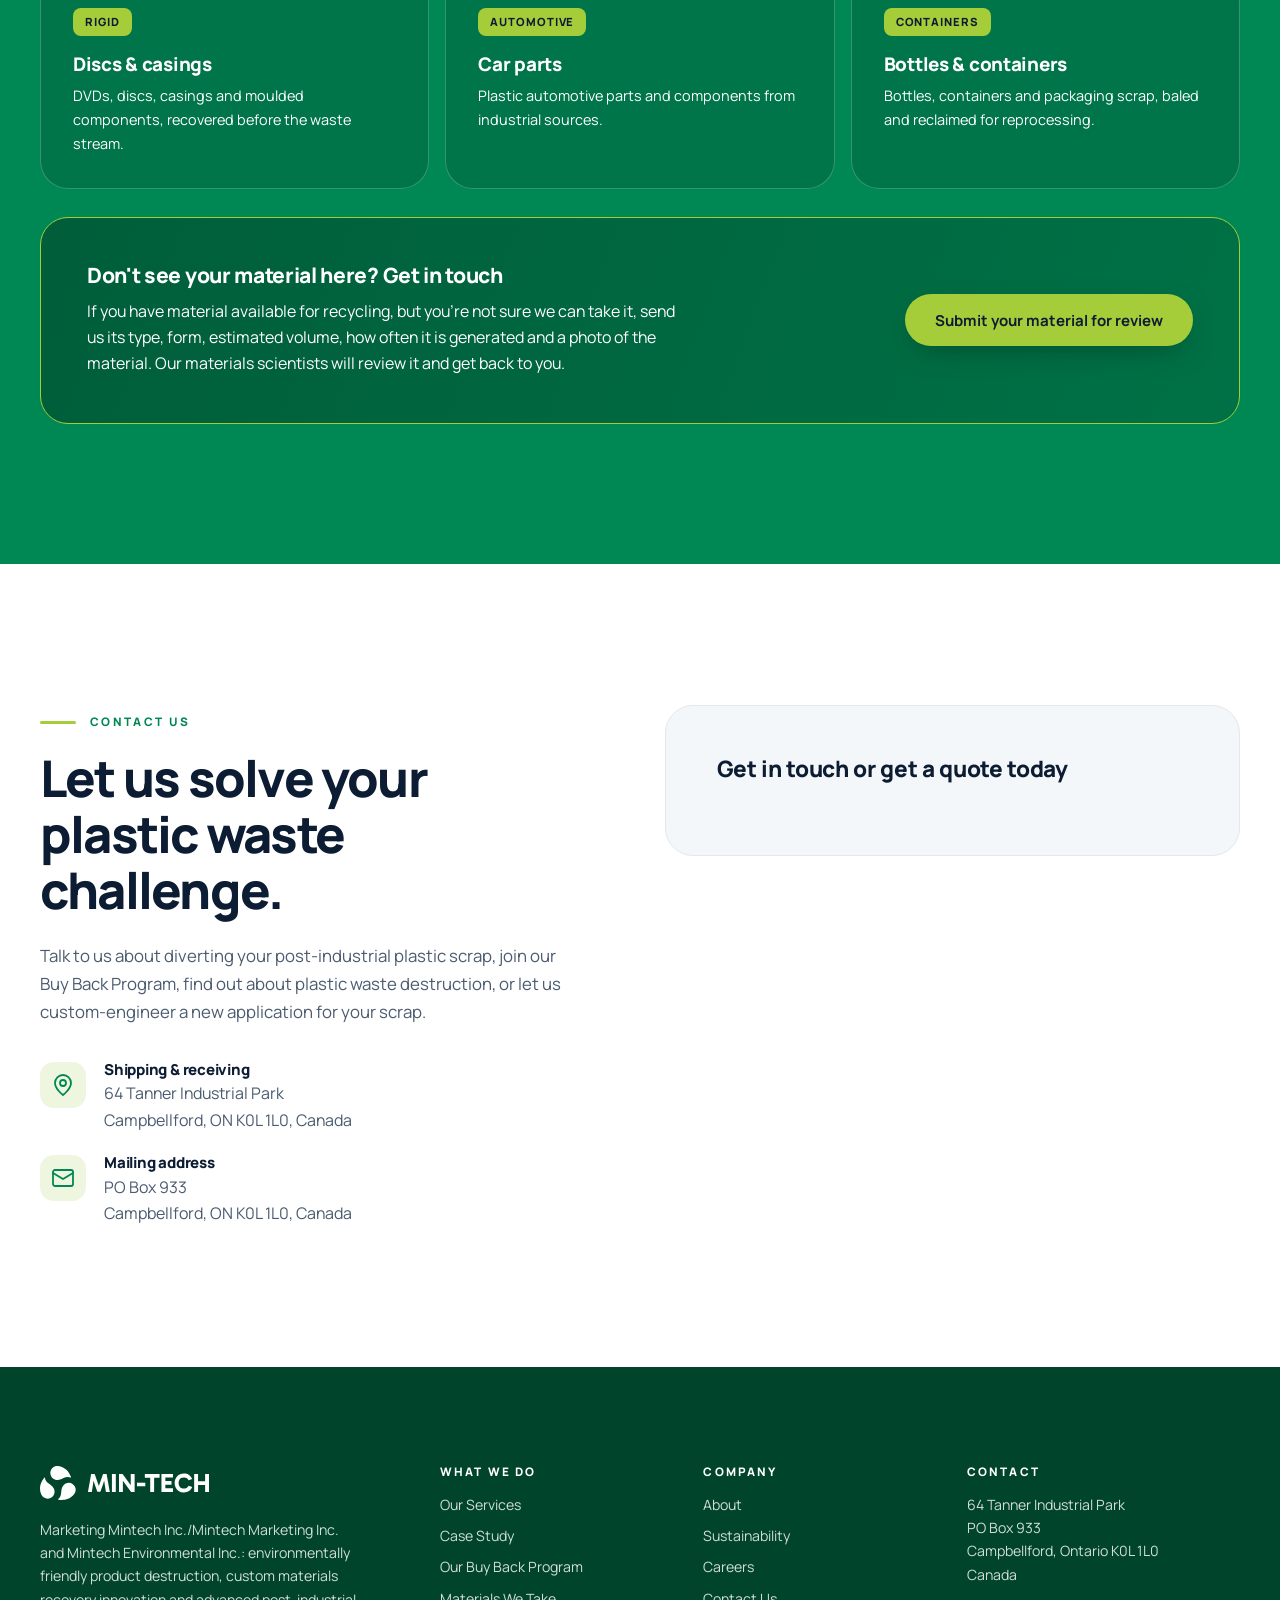
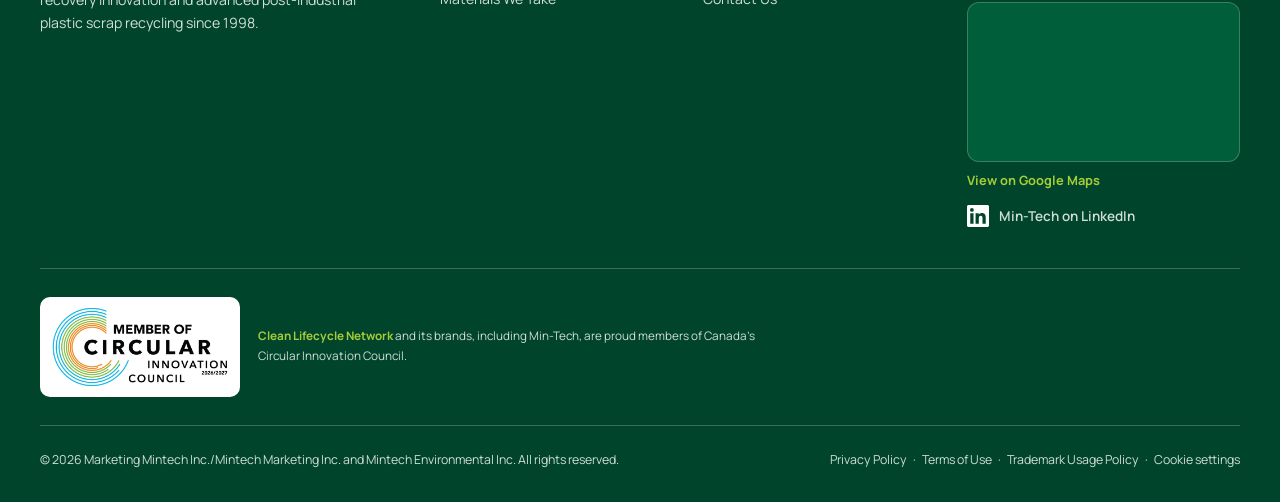
==== commit 02938e8b: "Case study: updated copy Co-Authored-By: Claude Opus 5.5 <noreply@anthropic.com>" ====
--- a/index.html
+++ b/index.html
@@ -94,7 +94,7 @@
 <link rel="icon" href="assets/img/favicon-32.png" sizes="32x32" type="image/png">
 <link rel="apple-touch-icon" href="assets/img/apple-touch-icon.png">
 <!-- Cookie consent: must load before the Google tag. Clarity and HubSpot tracking load from here after opt-in. -->
-<script src="assets/js/consent.js?v=4"></script>
+<script src="assets/js/consent.js?v=6"></script>
 <!-- Google tag (gtag.js) -->
 <script async src="https://www.googletagmanager.com/gtag/js?id=G-H6K106D1BN"></script>
 <script>
@@ -226,8 +226,8 @@
           <div>
             <span class="eyebrow">Closed-loop recovery</span>
             <h3>Customer case study: spill control products</h3>
-            <p>Every manufacturer runs on inputs, and every production line leaves something behind. One major consumer products manufacturer in Canada wanted to upcycle rejected personal care materials by exploring broader recycling technologies in partnership with Min-Tech.</p>
-            <p>The client's global asset recovery team was targeting factory-level waste reduction, though scaling this past manufacturing scrap to post-consumer sanitary waste remained a distinct industry challenge. These products consist of up to 90% plastic, which makes consumer-level recycling complex and expensive because the absorbent components and plastics are difficult to separate.</p>
+            <p>Every manufacturer runs on inputs, and every production line leaves something behind. One major consumer products manufacturer wanted to upcycle rejected personal care materials by exploring broader recycling technologies in partnership with Min-Tech.</p>
+            <p>The client's global asset recovery team targeted factory-level waste reduction, though scaling beyond manufacturing scrap to post-consumer mixed plastic waste remained a distinct industry challenge. These products are up to 90% plastic, making consumer-level recycling complex and expensive because the components are difficult to separate.</p>
             <p>Min-Tech's materials scientists designed a pathway that does more than divert this material. We paired secure, traceable recovery with processing for the manufacturer's own range of spill control products, turning yesterday's offcuts into tomorrow's inventory.</p>
             <p>The result is one partner and one closed loop: lower logistics and landfill costs, fully traceable diversion, and new revenue unlocked by putting the original inputs back to work.</p>
             <a class="btn btn--primary" href="#contact" data-topic="custom">Start your closed loop</a>
@@ -484,5 +484,8 @@
 </footer>
 
 <script src="assets/js/main.js?v=5"></script>
+<!-- Start of HubSpot Embed Code -->
+<script type="text/javascript" id="hs-script-loader" async defer src="//js-na3.hs-scripts.com/343635070.js"></script>
+<!-- End of HubSpot Embed Code -->
 </body>
 </html>
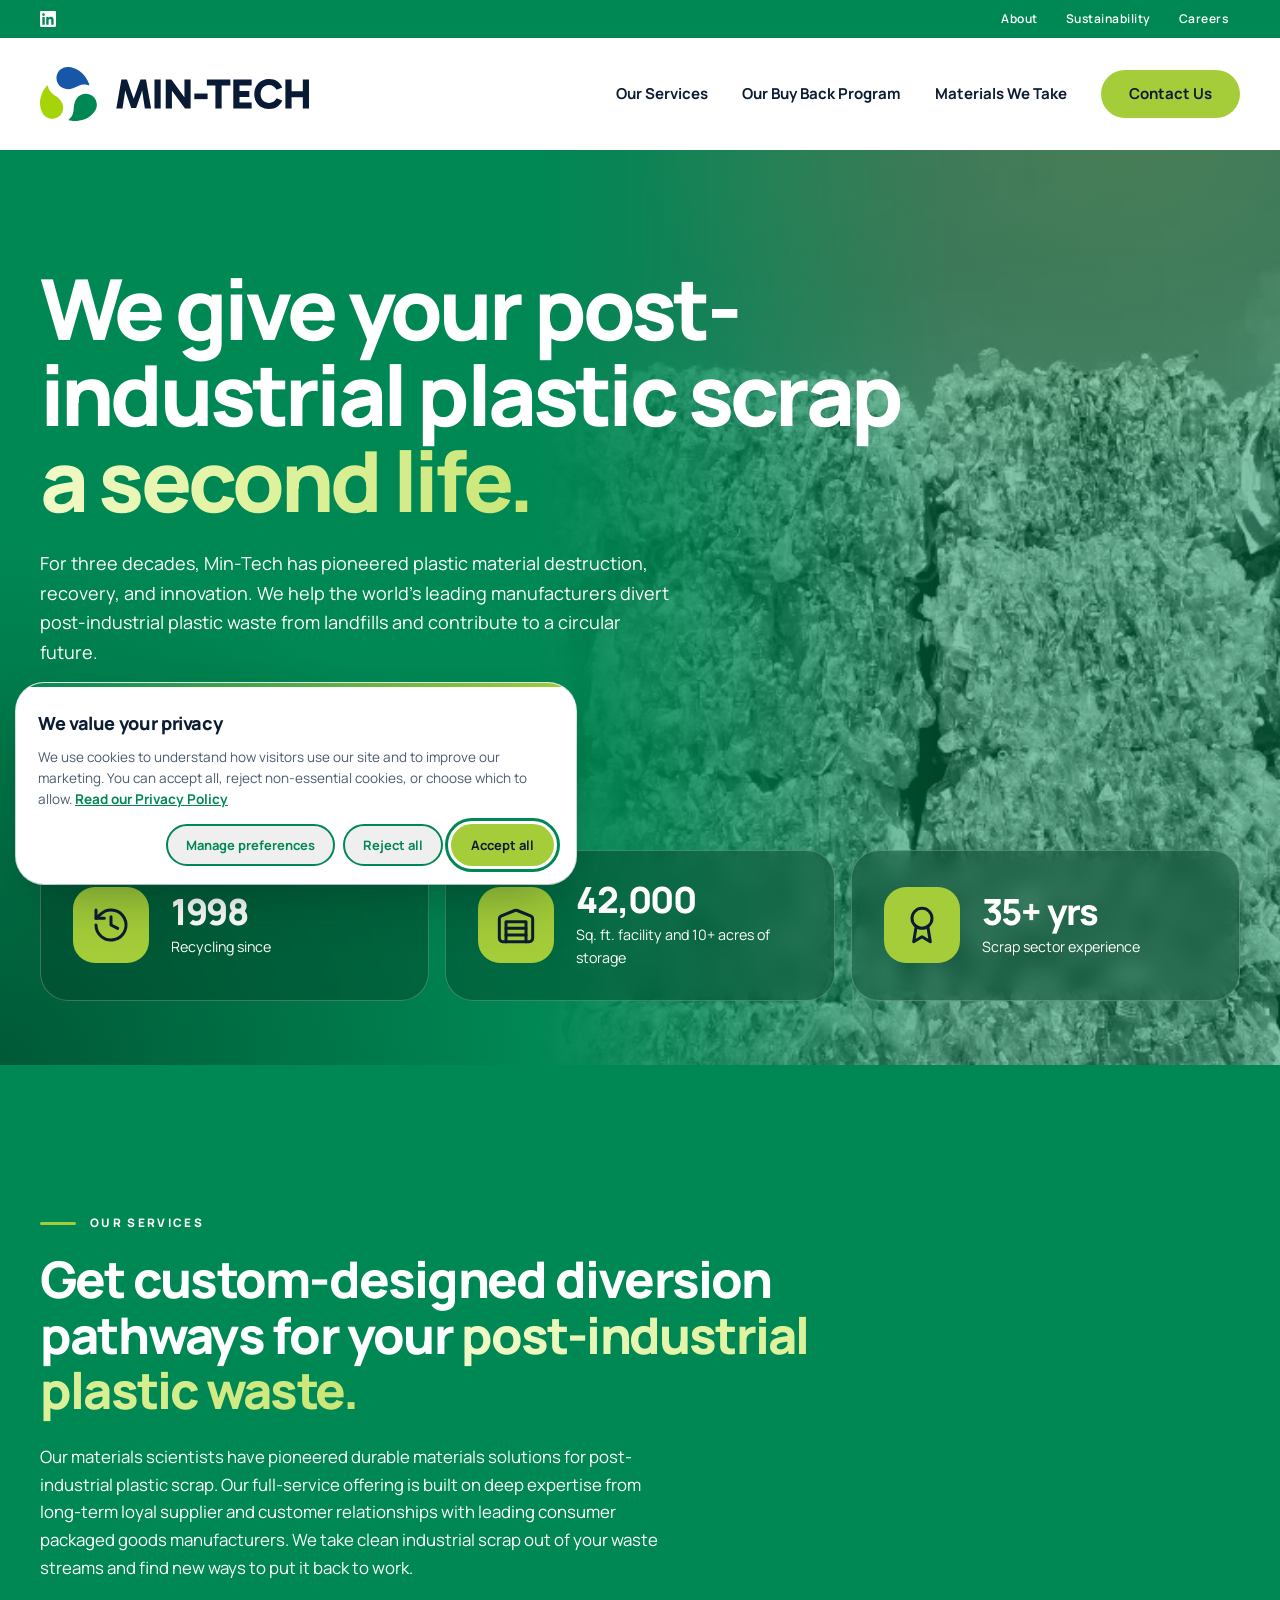
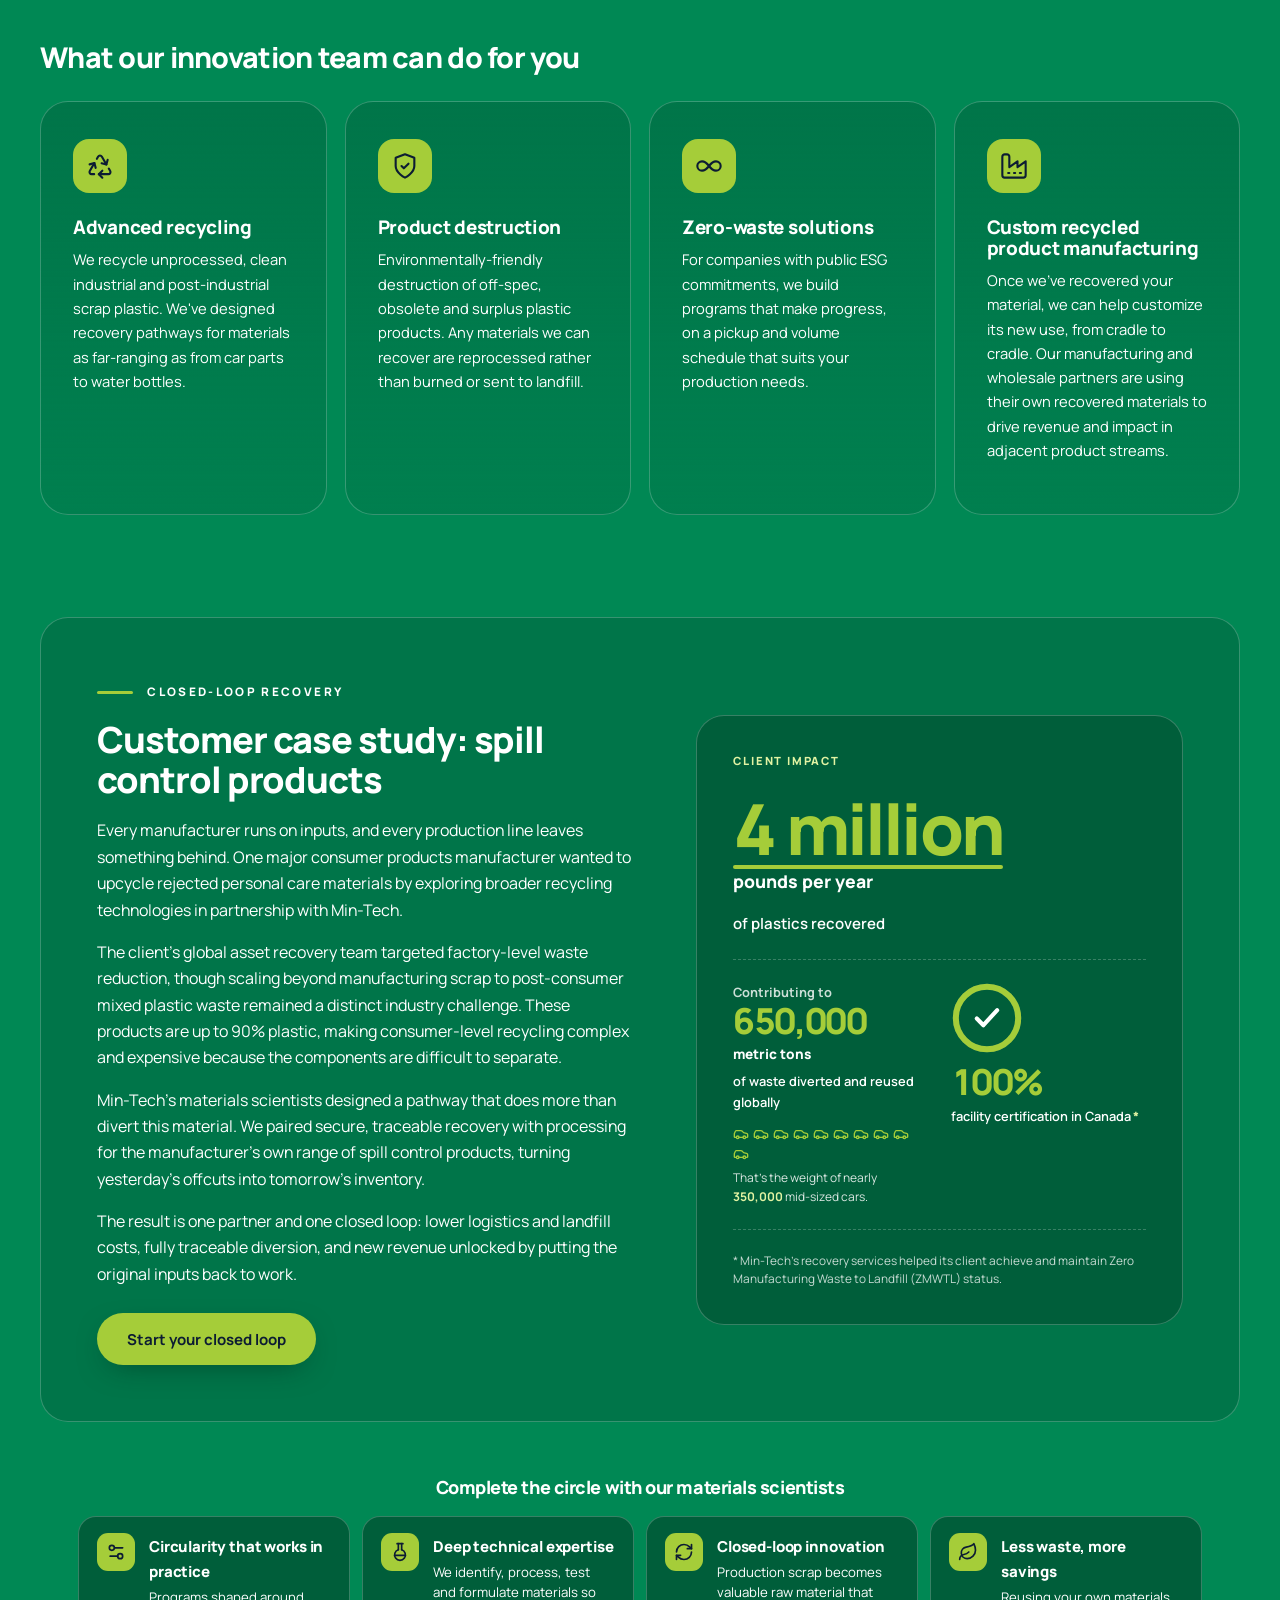
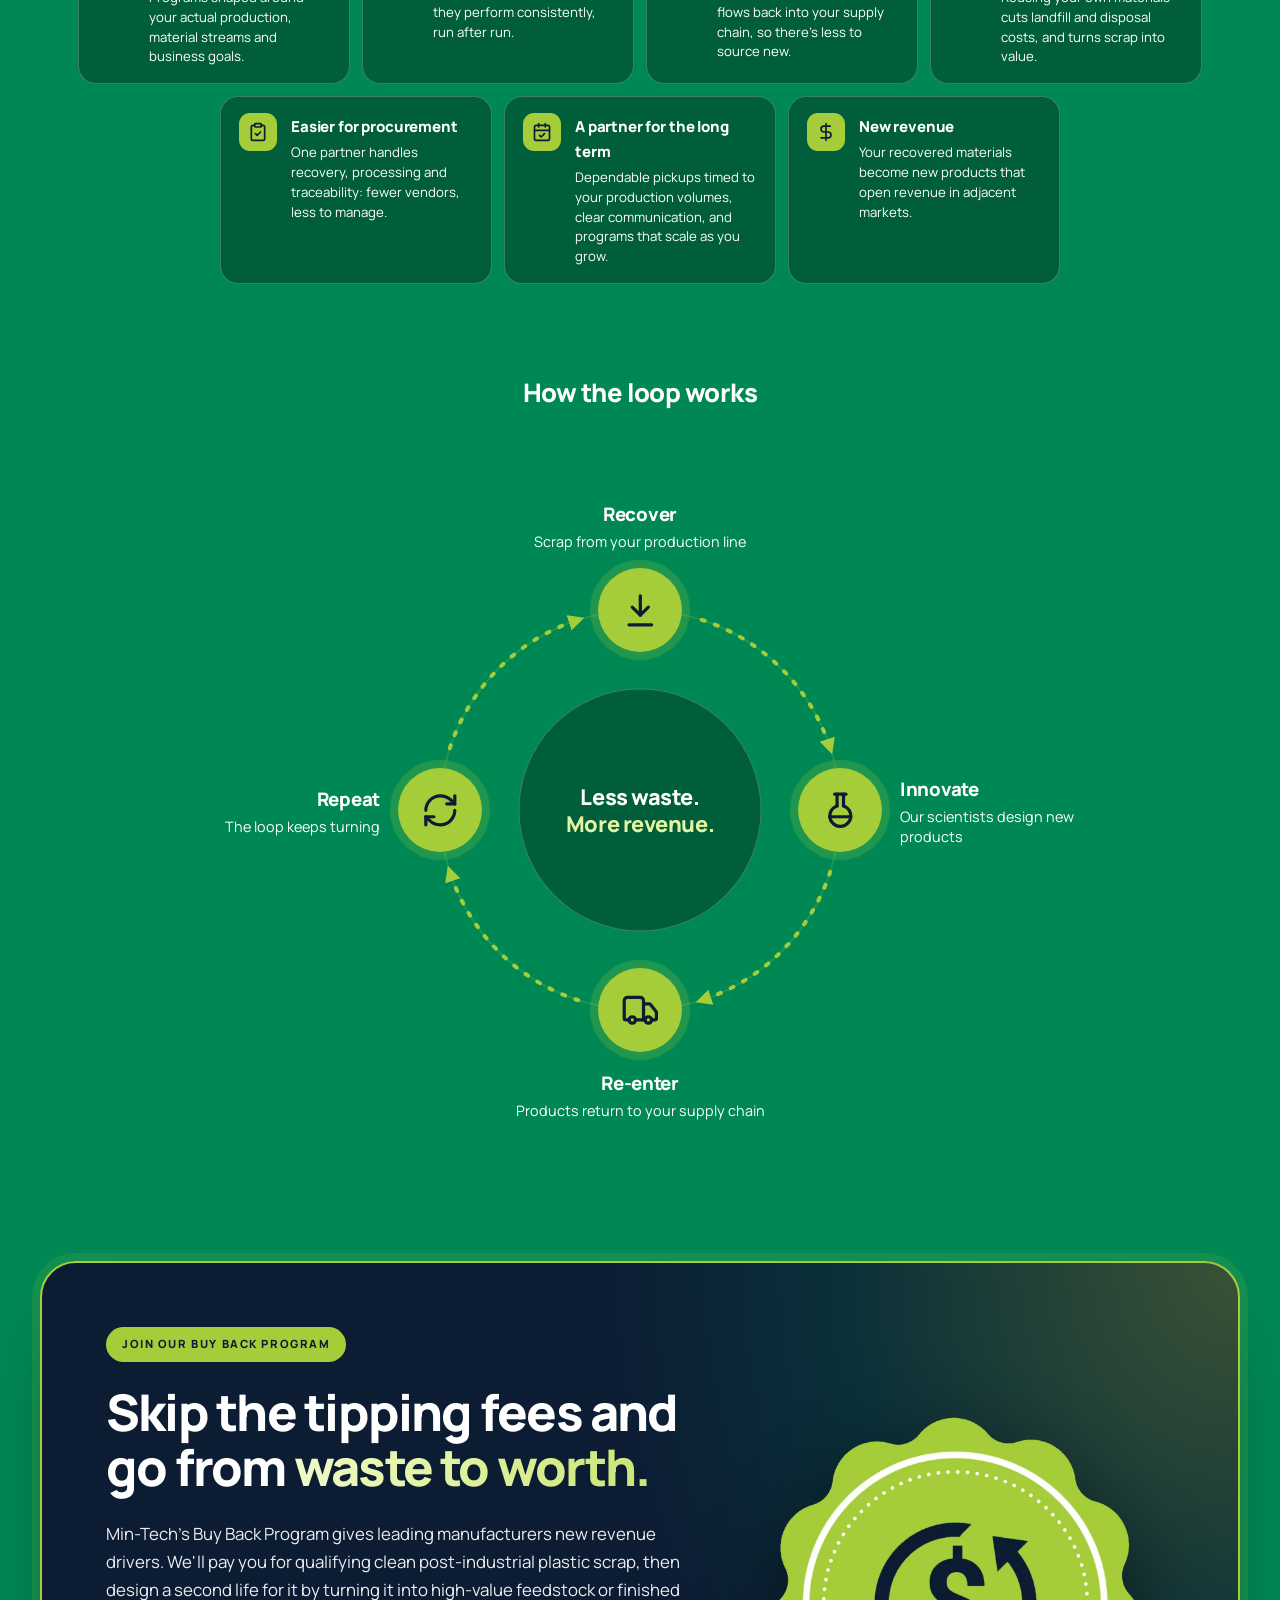
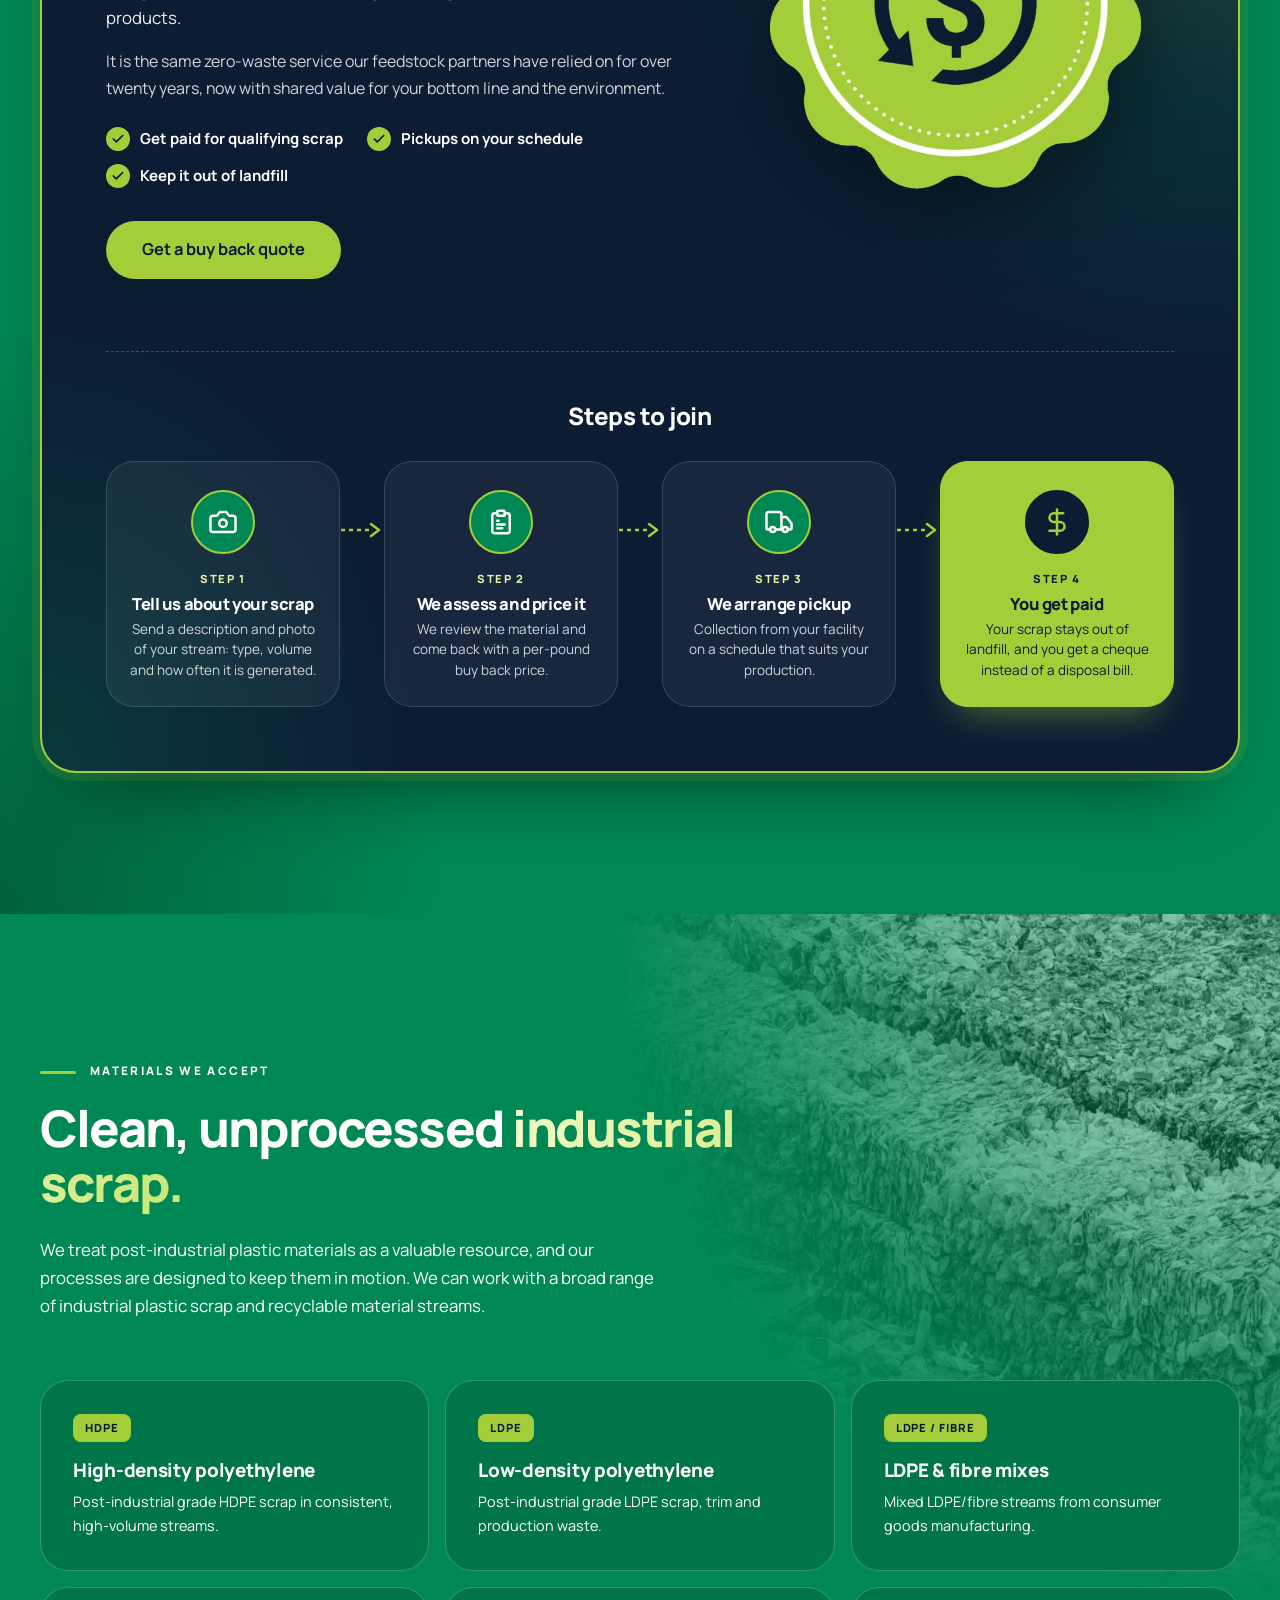
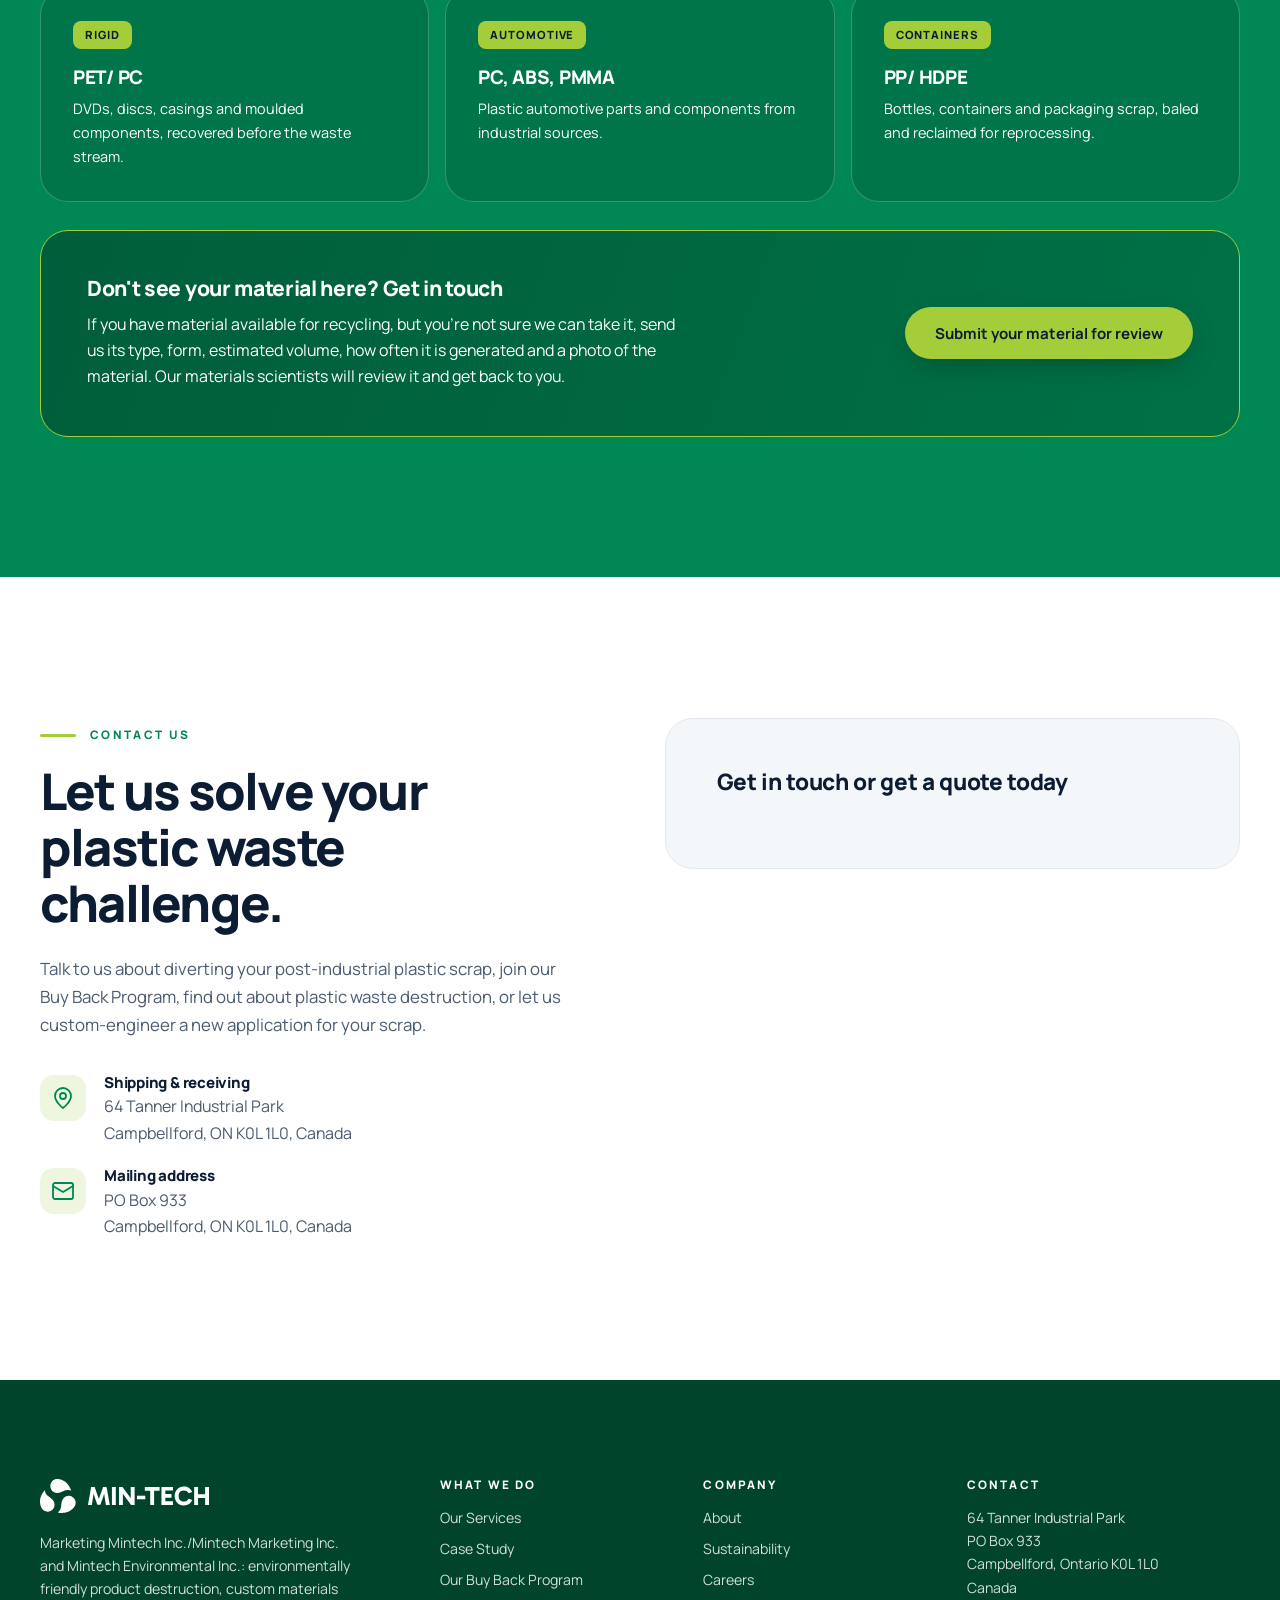
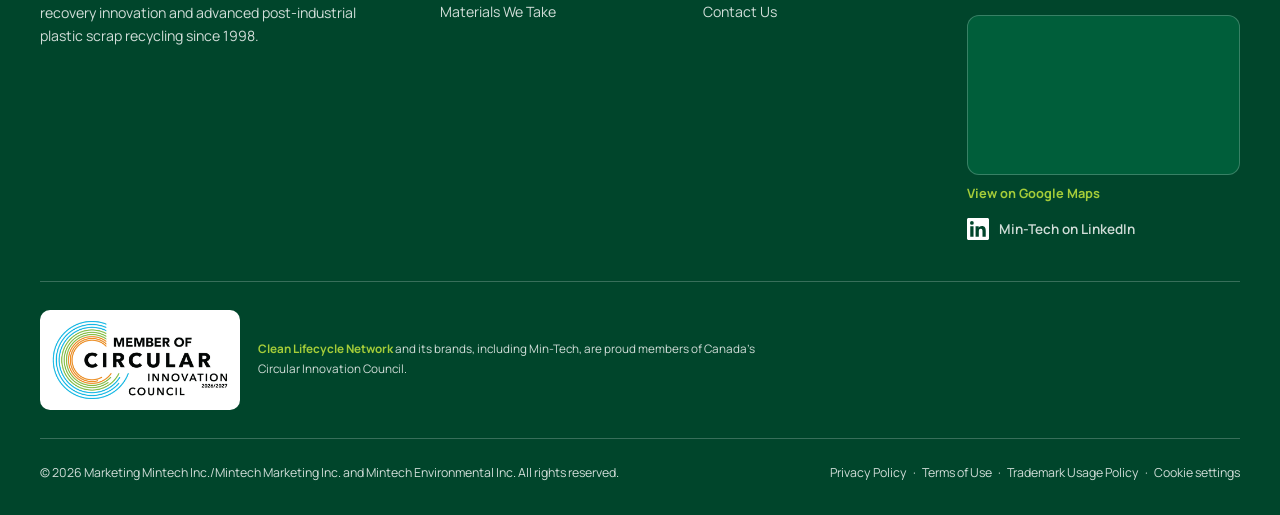
==== commit 93b29e4f: "Copy: storage acreage, shorter case study footnote, material card headings - Add "and 10+ acres of s" ====
--- a/index.html
+++ b/index.html
@@ -174,7 +174,7 @@
         </li>
         <li class="highlight">
           <span class="highlight__icon"><svg viewBox="0 0 24 24" fill="none" stroke="currentColor" stroke-width="1.8" stroke-linecap="round" stroke-linejoin="round" aria-hidden="true"><path d="M22 8.35V20a2 2 0 0 1-2 2H4a2 2 0 0 1-2-2V8.35A2 2 0 0 1 3.26 6.5l8-3.2a2 2 0 0 1 1.48 0l8 3.2A2 2 0 0 1 22 8.35Z"/><path d="M6 18h12M6 14h12"/><path d="M6 22V10h12v12"/></svg></span>
-          <div><strong>42,000</strong><span>Sq. ft. facility</span></div>
+          <div><strong>42,000</strong><span>Sq. ft. facility and 10+ acres of storage</span></div>
         </li>
         <li class="highlight">
           <span class="highlight__icon"><svg viewBox="0 0 24 24" fill="none" stroke="currentColor" stroke-width="1.8" stroke-linecap="round" stroke-linejoin="round" aria-hidden="true"><circle cx="12" cy="8" r="6"/><path d="M15.477 12.89 17 22l-5-3-5 3 1.523-9.11"/></svg></span>
@@ -259,7 +259,7 @@
               </div>
             </div>
             </div>
-            <p class="impact__note" id="impact-note">* Min-Tech's recovery services helped its client achieve and maintain Zero Manufacturing Waste to Landfill (ZMWTL) status in Canada, as well as contributed to the client's public commitment to eliminate 100% of its manufacturing waste.</p>
+            <p class="impact__note" id="impact-note">* Min-Tech's recovery services helped its client achieve and maintain Zero Manufacturing Waste to Landfill (ZMWTL) status.</p>
           </figure>
         </div>
       </div>
@@ -368,9 +368,9 @@
         <article class="material"><span class="material__tag">HDPE</span><h3>High-density polyethylene</h3><p>Post-industrial grade HDPE scrap in consistent, high-volume streams.</p></article>
         <article class="material"><span class="material__tag">LDPE</span><h3>Low-density polyethylene</h3><p>Post-industrial grade LDPE scrap, trim and production waste.</p></article>
         <article class="material"><span class="material__tag">LDPE / Fibre</span><h3>LDPE &amp; fibre mixes</h3><p>Mixed LDPE/fibre streams from consumer goods manufacturing.</p></article>
-        <article class="material"><span class="material__tag">Rigid</span><h3>Discs &amp; casings</h3><p>DVDs, discs, casings and moulded components, recovered before the waste stream.</p></article>
-        <article class="material"><span class="material__tag">Automotive</span><h3>Car parts</h3><p>Plastic automotive parts and components from industrial sources.</p></article>
-        <article class="material"><span class="material__tag">Containers</span><h3>Bottles &amp; containers</h3><p>Bottles, containers and packaging scrap, baled and reclaimed for reprocessing.</p></article>
+        <article class="material"><span class="material__tag">Rigid</span><h3>PET/ PC</h3><p>DVDs, discs, casings and moulded components, recovered before the waste stream.</p></article>
+        <article class="material"><span class="material__tag">Automotive</span><h3>PC, ABS, PMMA</h3><p>Plastic automotive parts and components from industrial sources.</p></article>
+        <article class="material"><span class="material__tag">Containers</span><h3>PP/ HDPE</h3><p>Bottles, containers and packaging scrap, baled and reclaimed for reprocessing.</p></article>
       </div>
 
       <div class="callout">
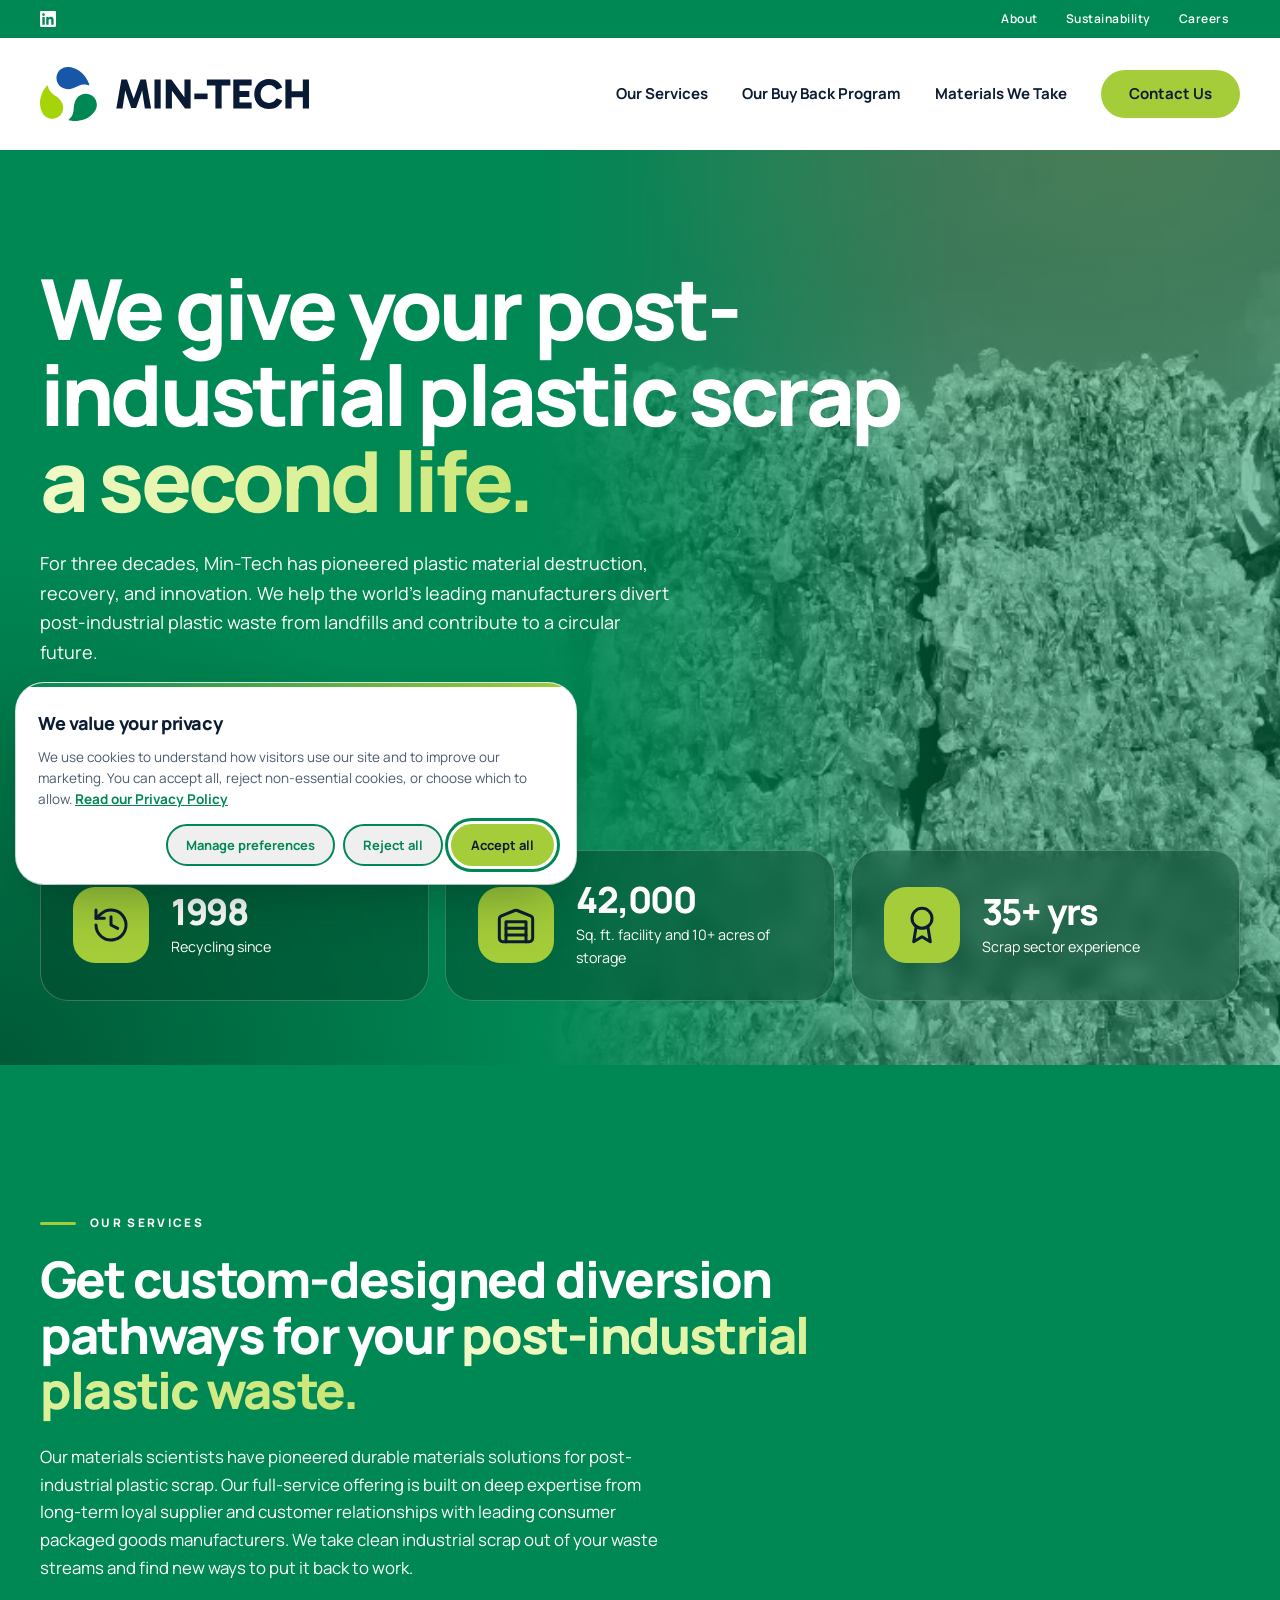
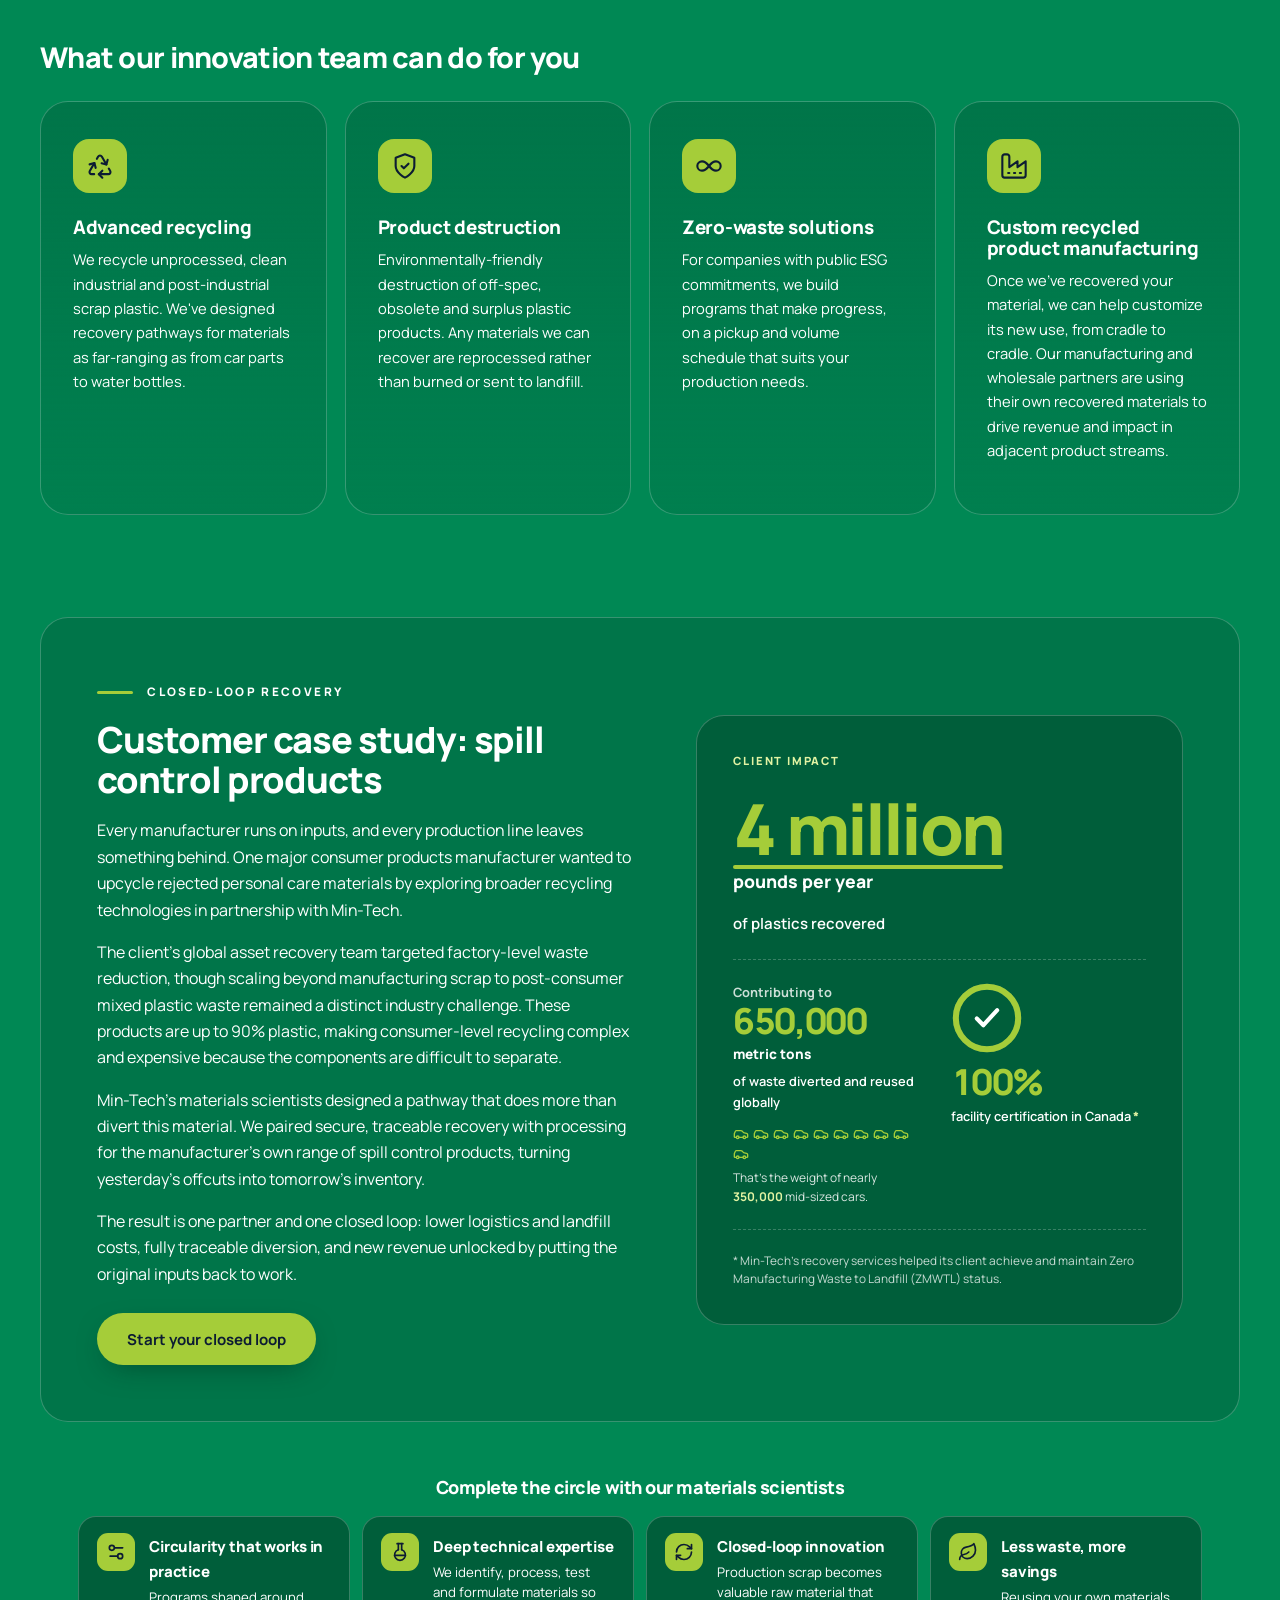
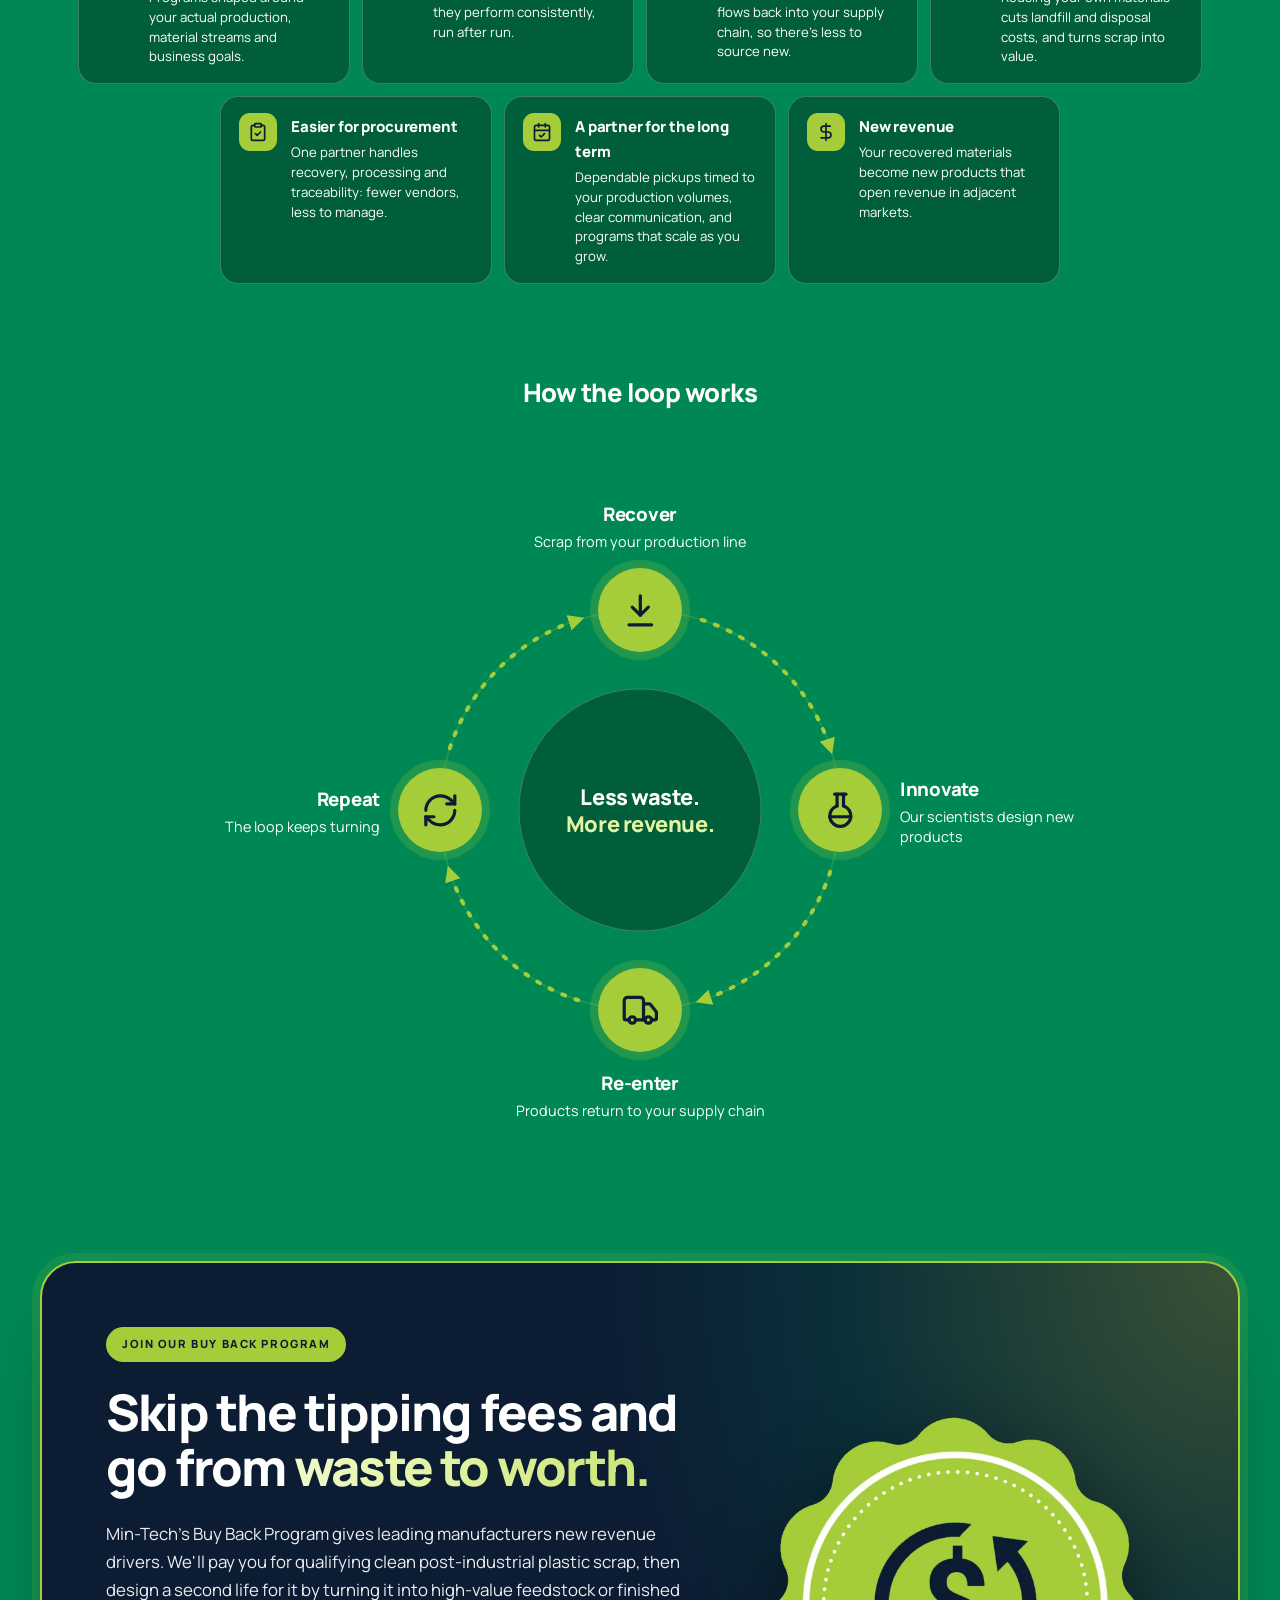
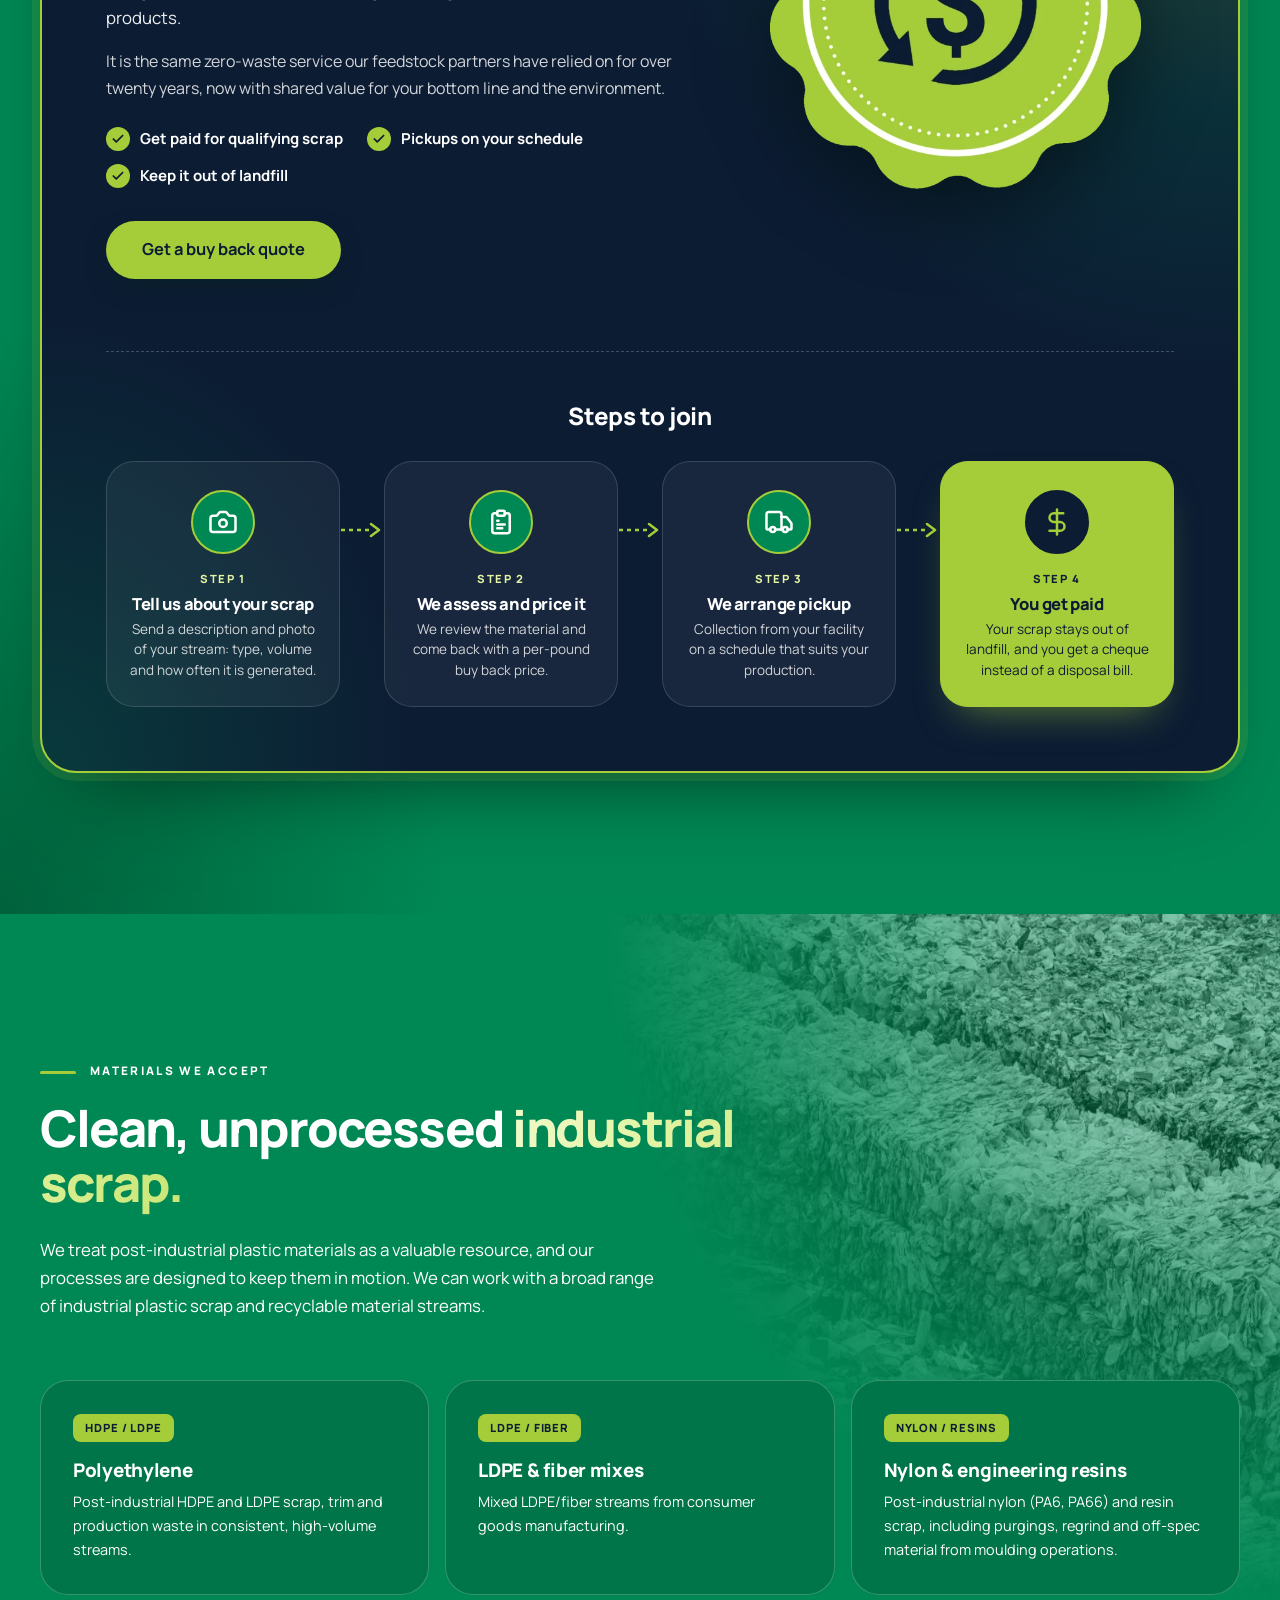
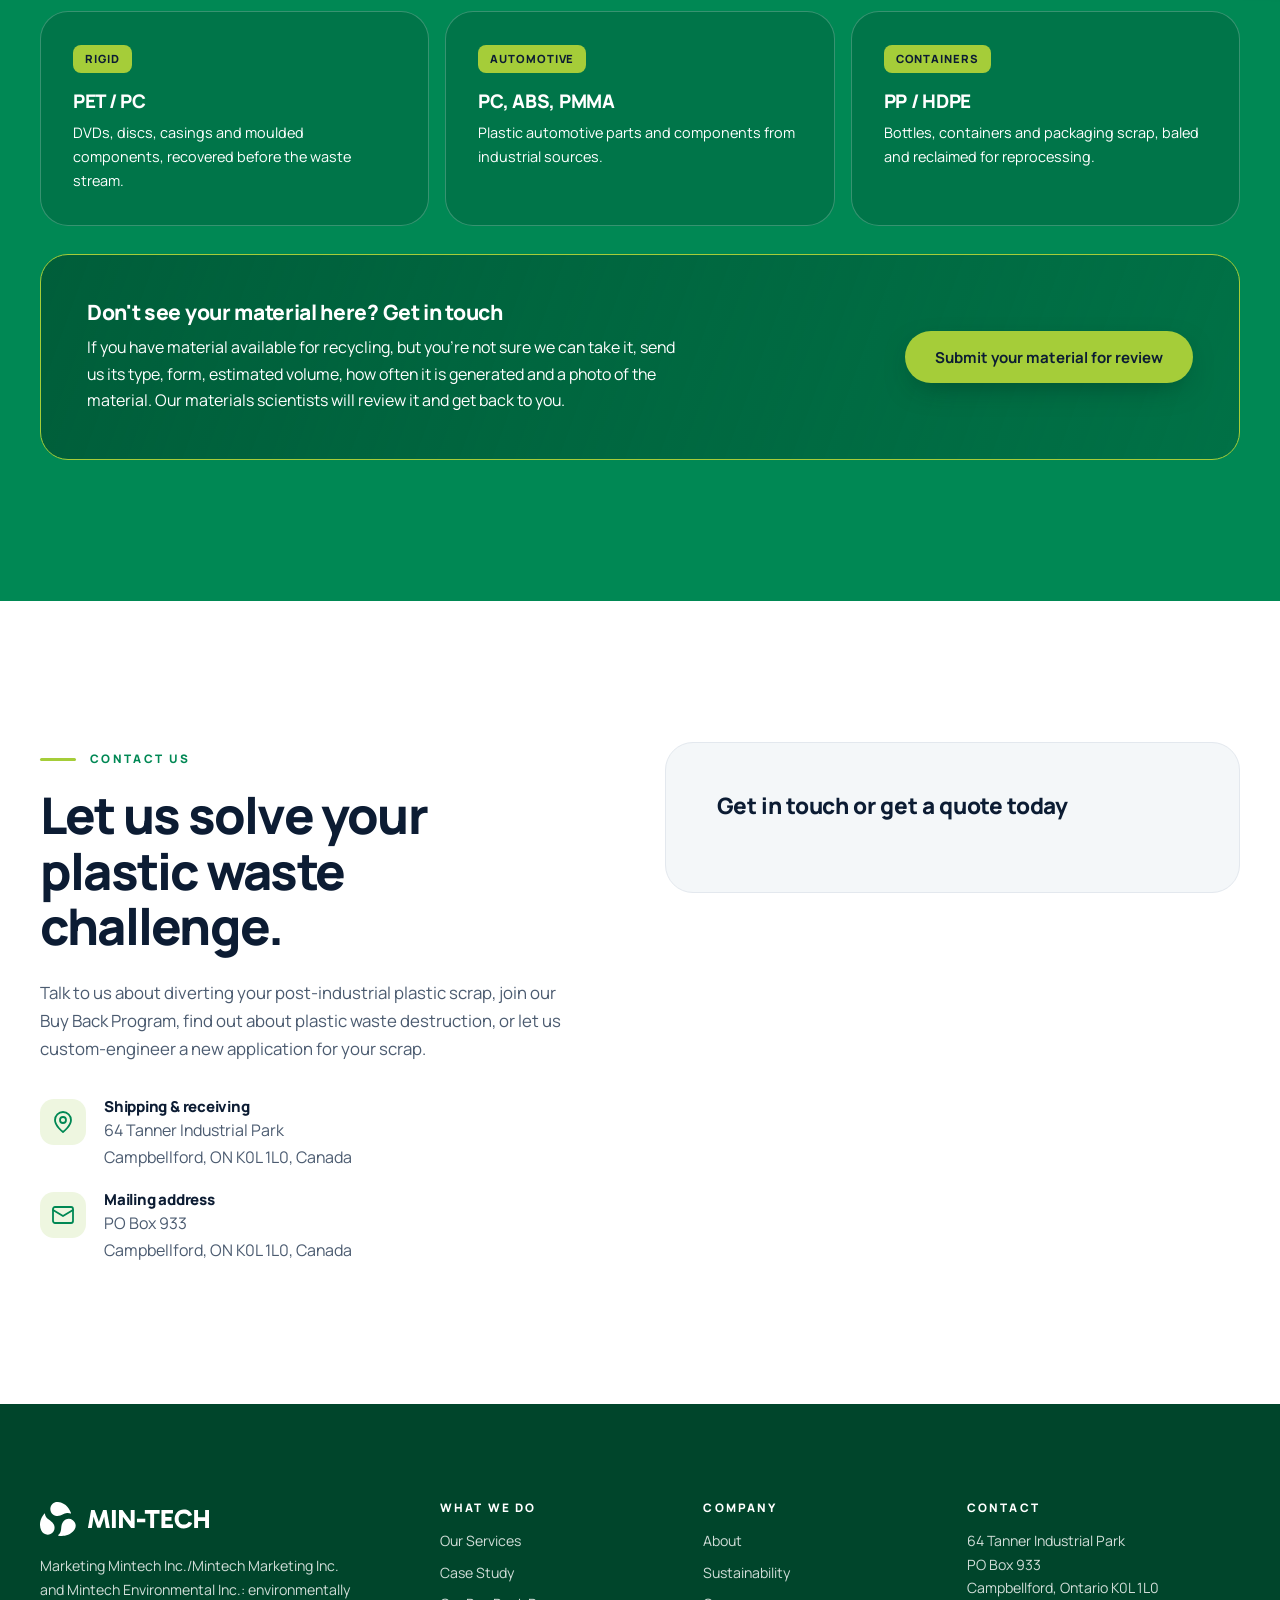
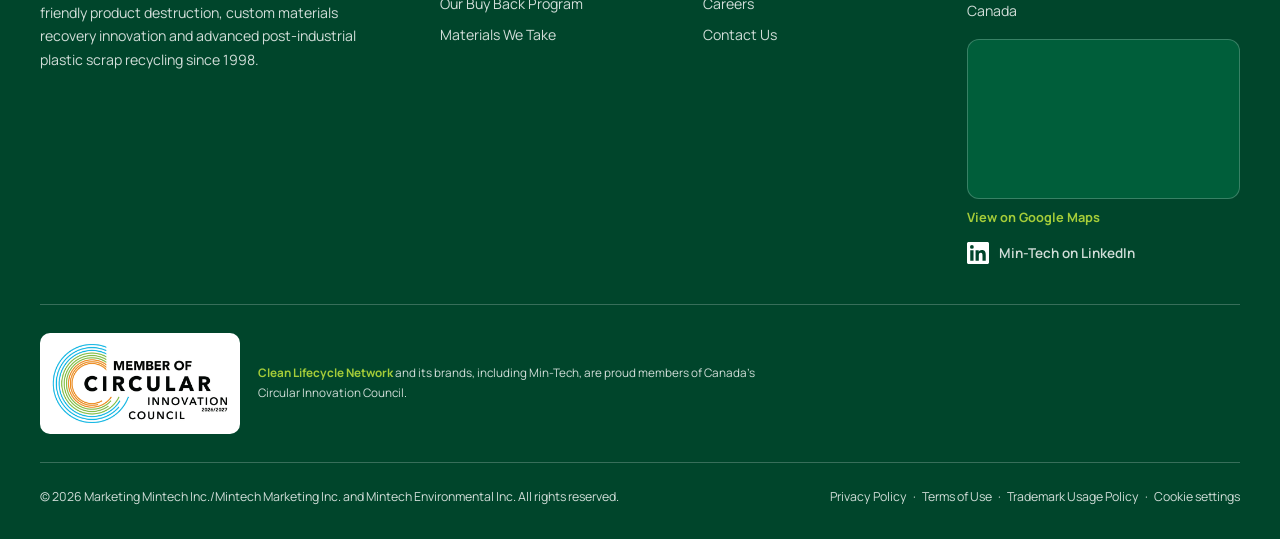
==== commit fd408357: "Materials: new card set with nylon and engineering resins Co-Authored-By: Claude Opus 5.5 <noreply@a" ====
--- a/index.html
+++ b/index.html
@@ -365,12 +365,12 @@
       </div>
 
       <div class="material-grid">
-        <article class="material"><span class="material__tag">HDPE</span><h3>High-density polyethylene</h3><p>Post-industrial grade HDPE scrap in consistent, high-volume streams.</p></article>
-        <article class="material"><span class="material__tag">LDPE</span><h3>Low-density polyethylene</h3><p>Post-industrial grade LDPE scrap, trim and production waste.</p></article>
-        <article class="material"><span class="material__tag">LDPE / Fibre</span><h3>LDPE &amp; fibre mixes</h3><p>Mixed LDPE/fibre streams from consumer goods manufacturing.</p></article>
-        <article class="material"><span class="material__tag">Rigid</span><h3>PET/ PC</h3><p>DVDs, discs, casings and moulded components, recovered before the waste stream.</p></article>
+        <article class="material"><span class="material__tag">HDPE / LDPE</span><h3>Polyethylene</h3><p>Post-industrial HDPE and LDPE scrap, trim and production waste in consistent, high-volume streams.</p></article>
+        <article class="material"><span class="material__tag">LDPE / Fiber</span><h3>LDPE &amp; fiber mixes</h3><p>Mixed LDPE/fiber streams from consumer goods manufacturing.</p></article>
+        <article class="material"><span class="material__tag">Nylon / Resins</span><h3>Nylon &amp; engineering resins</h3><p>Post-industrial nylon (PA6, PA66) and resin scrap, including purgings, regrind and off-spec material from moulding operations.</p></article>
+        <article class="material"><span class="material__tag">Rigid</span><h3>PET / PC</h3><p>DVDs, discs, casings and moulded components, recovered before the waste stream.</p></article>
         <article class="material"><span class="material__tag">Automotive</span><h3>PC, ABS, PMMA</h3><p>Plastic automotive parts and components from industrial sources.</p></article>
-        <article class="material"><span class="material__tag">Containers</span><h3>PP/ HDPE</h3><p>Bottles, containers and packaging scrap, baled and reclaimed for reprocessing.</p></article>
+        <article class="material"><span class="material__tag">Containers</span><h3>PP / HDPE</h3><p>Bottles, containers and packaging scrap, baled and reclaimed for reprocessing.</p></article>
       </div>
 
       <div class="callout">
